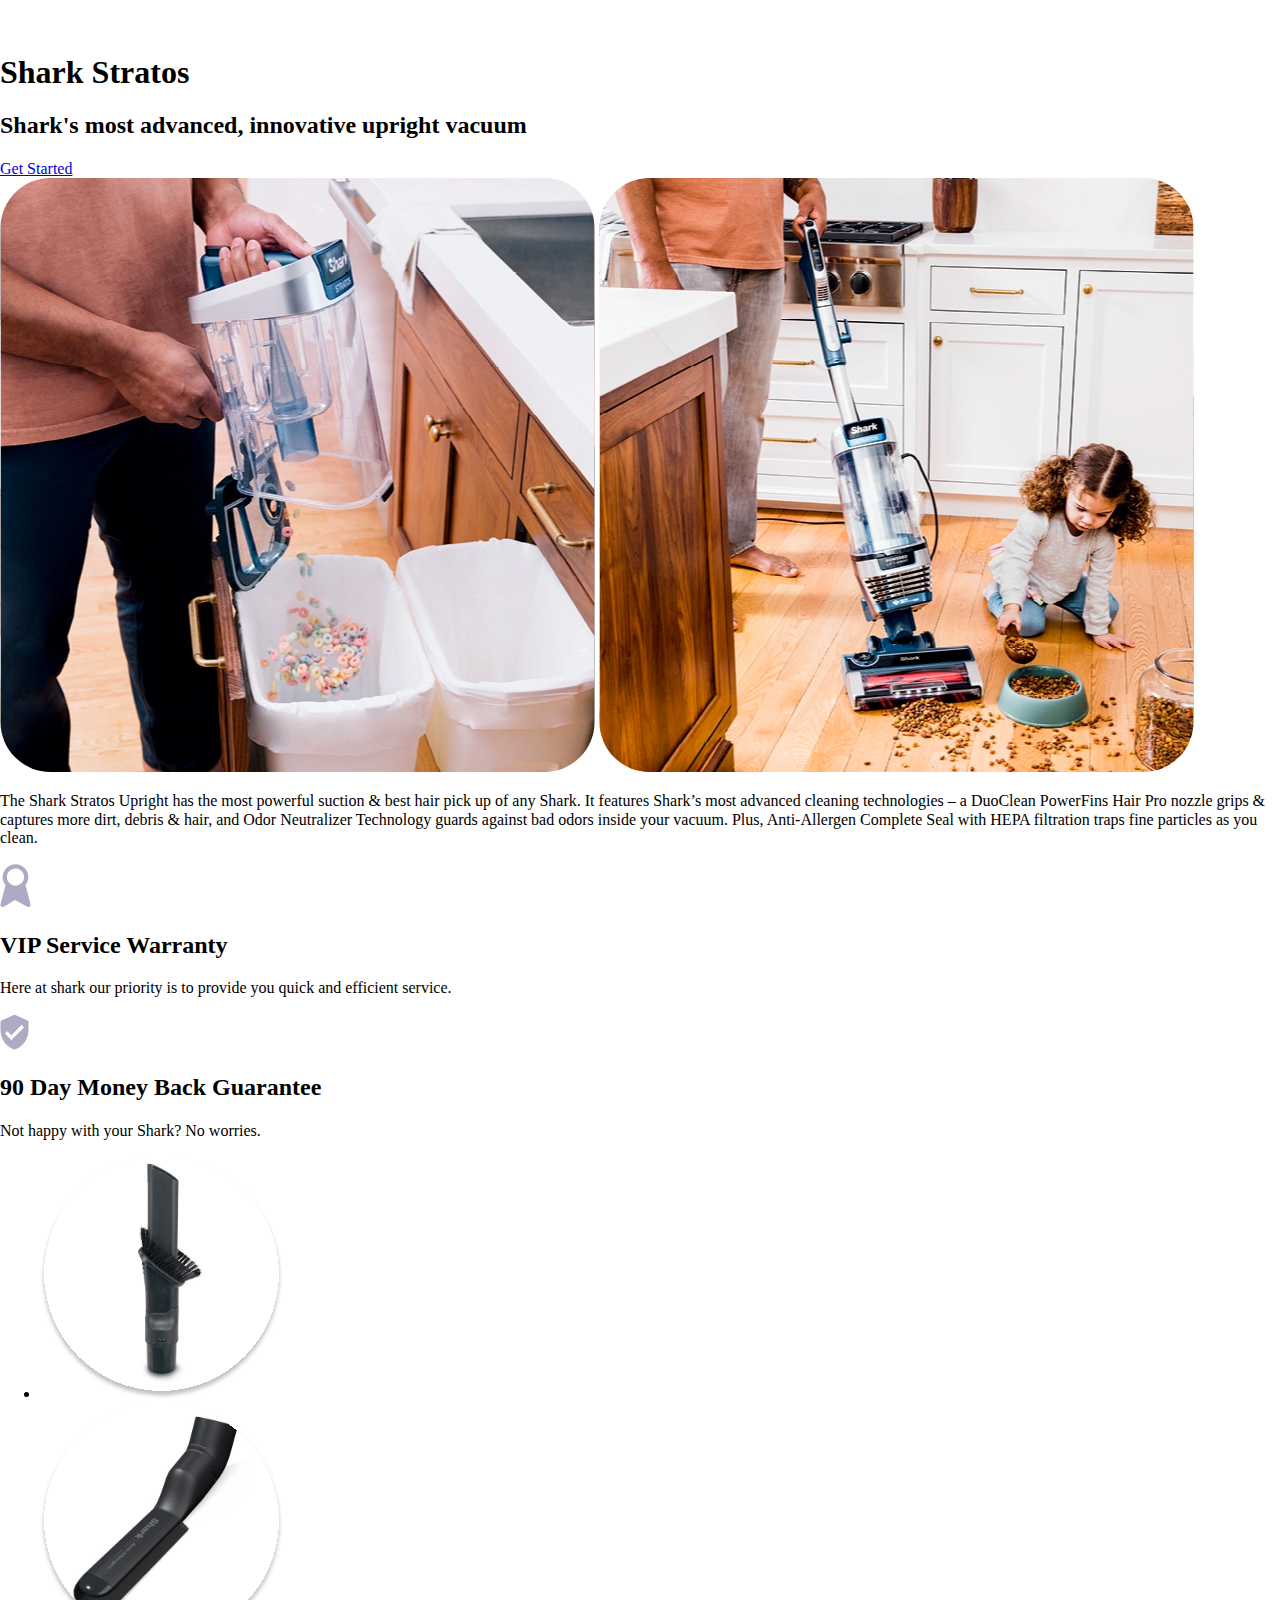
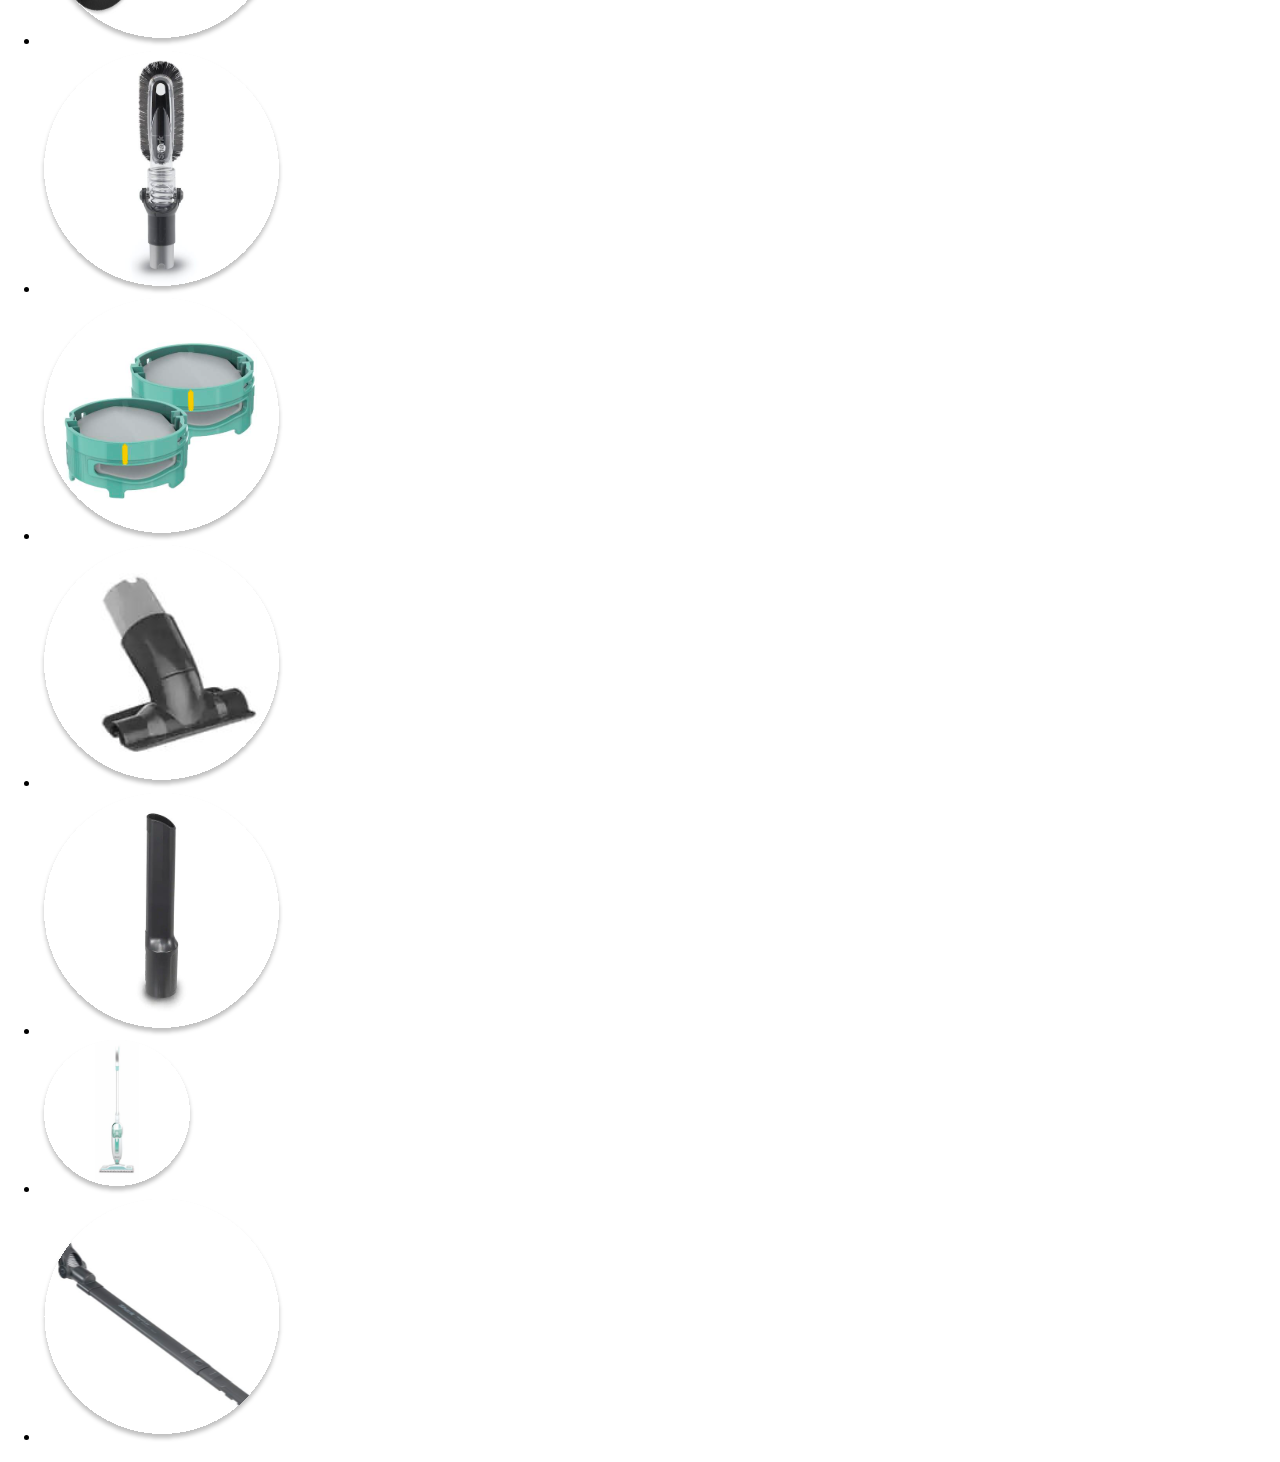
==== deploy/index.html @ 309b5f83 "finalpt1" ====
<!doctype html>
<html lang="en">

  <head>
    <meta charset="UTF-8">
    <meta name="viewport" content="width=device-width, initial-scale=1.0">
    <meta http-equiv="X-UA-Compatible" content="ie=edge">
    <link rel="stylesheet" href="css/styles.css">
    <title>Shark Stratos Homepage</title>
  </head>

  <body>

    <!--Header-->

    <header class="container">

      <div class="content">

        <div>
          <img src="img/logo_.svg" alt="logo"/>
          <h1>Shark Stratos</h1>
        </div>
     </div>
    </header>

    <!--Hero-->

    <section>
      
      <div>
        <h2> Shark's most advanced, innovative upright vacuum</h2>
      </div>
      <a href="#">Get Started</a>

      <div>
        <img src="img/image_3.svg" alt="emptying vac into trash">
        <img src="img/image_2.svg" alt="little girl and vaccuum">
       </div>

      <div>
        <p>
          The Shark Stratos Upright has the most powerful suction & best hair pick up of any Shark. It features Shark’s most advanced cleaning technologies – a DuoClean PowerFins Hair Pro nozzle grips & captures more dirt, debris & hair, and Odor Neutralizer Technology guards against bad odors inside your vacuum. Plus, Anti-Allergen Complete Seal with HEPA filtration traps fine particles as you clean.
        </p>
      </div>


    </section>

    <!--GIF-->

    <section>

      <div>
        <img src="img/VIP.svg" alt="VIP Service Warranty">
        <h2>VIP Service Warranty</h2>
        <p>Here at shark our priority is to provide you quick and efficient service.</p>
      </div>

      <div>
        <img src="img/guarantee.svg" alt="90 day money back guarantee">
        <h2>90 Day Money Back Guarantee</h2>
        <p>Not happy with your Shark? No worries.</p>
      </div>


    </section>

    <!--accessories-->
    <section>

      <div>
        <ul>
          <li>
            <img src="img/image_4.svg" alt="Duster Crevice Tool">
          </li>

          <li>
            <img src="img/image_5.svg" alt="Anti-Allergen Dust Brush">        
          </li>

          <li>
            <img src="img/image_7.svg" alt="Multi Angle Dust Brush">
          </li>

          <li>
            <img src="img/image_6.svg" alt="Odor Cartridge Replacement">
          </li>

          <li>
            <img src="img/image_8.svg" alt="Upholstery Tool">
          </li>

          <li>
            <img src="img/image_9.svg" alt="8in Crevice Tool">
          </li>

          <li>
            <img src="img/img_11.svg" alt="FREE Steam Mop">
          </li>

          <li>
            <img src="img/image_10.svg" alt="FREE Under Appliance Wand">
          </li>
        </ul>
      </div>


    </section>

    <!--Reviews-->

    <section>
      

    </section>

    <script src="js/scripts-min.js"></script>
  </body>
</html>
---- deploy/css/styles.css ----
/* =============
    Mixins
============= */
/* ---------------- Font Sizing ---------------- */
html {
  font-size: 100%;
}

/* ---------------- Media Queries ---------------- */
/* =============
    Variables
============= */
/*! normalize.css v8.0.1 | MIT License | github.com/necolas/normalize.css */
/* Document
   ========================================================================== */
/**
 * 1. Correct the line height in all browsers.
 * 2. Prevent adjustments of font size after orientation changes in iOS.
 */
html {
  line-height: 1.15; /* 1 */
  -webkit-text-size-adjust: 100%; /* 2 */
}

/* Sections
   ========================================================================== */
/**
 * Remove the margin in all browsers.
 */
body {
  margin: 0;
}

/**
 * Render the `main` element consistently in IE.
 */
main {
  display: block;
}

/**
 * Correct the font size and margin on `h1` elements within `section` and
 * `article` contexts in Chrome, Firefox, and Safari.
 */
h1 {
  font-size: 2em;
  margin: 0.67em 0;
}

/* Grouping content
   ========================================================================== */
/**
 * 1. Add the correct box sizing in Firefox.
 * 2. Show the overflow in Edge and IE.
 */
hr {
  box-sizing: content-box; /* 1 */
  height: 0; /* 1 */
  overflow: visible; /* 2 */
}

/**
 * 1. Correct the inheritance and scaling of font size in all browsers.
 * 2. Correct the odd `em` font sizing in all browsers.
 */
pre {
  font-family: monospace, monospace; /* 1 */
  font-size: 1em; /* 2 */
}

/* Text-level semantics
   ========================================================================== */
/**
 * Remove the gray background on active links in IE 10.
 */
a {
  background-color: transparent;
}

/**
 * 1. Remove the bottom border in Chrome 57-
 * 2. Add the correct text decoration in Chrome, Edge, IE, Opera, and Safari.
 */
abbr[title] {
  border-bottom: none; /* 1 */
  text-decoration: underline; /* 2 */
  text-decoration: underline dotted; /* 2 */
}

/**
 * Add the correct font weight in Chrome, Edge, and Safari.
 */
b,
strong {
  font-weight: bolder;
}

/**
 * 1. Correct the inheritance and scaling of font size in all browsers.
 * 2. Correct the odd `em` font sizing in all browsers.
 */
code,
kbd,
samp {
  font-family: monospace, monospace; /* 1 */
  font-size: 1em; /* 2 */
}

/**
 * Add the correct font size in all browsers.
 */
small {
  font-size: 80%;
}

/**
 * Prevent `sub` and `sup` elements from affecting the line height in
 * all browsers.
 */
sub,
sup {
  font-size: 75%;
  line-height: 0;
  position: relative;
  vertical-align: baseline;
}

sub {
  bottom: -0.25em;
}

sup {
  top: -0.5em;
}

/* Embedded content
   ========================================================================== */
/**
 * Remove the border on images inside links in IE 10.
 */
img {
  border-style: none;
}

/* Forms
   ========================================================================== */
/**
 * 1. Change the font styles in all browsers.
 * 2. Remove the margin in Firefox and Safari.
 */
button,
input,
optgroup,
select,
textarea {
  font-family: inherit; /* 1 */
  font-size: 100%; /* 1 */
  line-height: 1.15; /* 1 */
  margin: 0; /* 2 */
}

/**
 * Show the overflow in IE.
 * 1. Show the overflow in Edge.
 */
button,
input { /* 1 */
  overflow: visible;
}

/**
 * Remove the inheritance of text transform in Edge, Firefox, and IE.
 * 1. Remove the inheritance of text transform in Firefox.
 */
button,
select { /* 1 */
  text-transform: none;
}

/**
 * Correct the inability to style clickable types in iOS and Safari.
 */
button,
[type=button],
[type=reset],
[type=submit] {
  -webkit-appearance: button;
}

/**
 * Remove the inner border and padding in Firefox.
 */
button::-moz-focus-inner,
[type=button]::-moz-focus-inner,
[type=reset]::-moz-focus-inner,
[type=submit]::-moz-focus-inner {
  border-style: none;
  padding: 0;
}

/**
 * Restore the focus styles unset by the previous rule.
 */
button:-moz-focusring,
[type=button]:-moz-focusring,
[type=reset]:-moz-focusring,
[type=submit]:-moz-focusring {
  outline: 1px dotted ButtonText;
}

/**
 * Correct the padding in Firefox.
 */
fieldset {
  padding: 0.35em 0.75em 0.625em;
}

/**
 * 1. Correct the text wrapping in Edge and IE.
 * 2. Correct the color inheritance from `fieldset` elements in IE.
 * 3. Remove the padding so developers are not caught out when they zero out
 *    `fieldset` elements in all browsers.
 */
legend {
  box-sizing: border-box; /* 1 */
  color: inherit; /* 2 */
  display: table; /* 1 */
  max-width: 100%; /* 1 */
  padding: 0; /* 3 */
  white-space: normal; /* 1 */
}

/**
 * Add the correct vertical alignment in Chrome, Firefox, and Opera.
 */
progress {
  vertical-align: baseline;
}

/**
 * Remove the default vertical scrollbar in IE 10+.
 */
textarea {
  overflow: auto;
}

/**
 * 1. Add the correct box sizing in IE 10.
 * 2. Remove the padding in IE 10.
 */
[type=checkbox],
[type=radio] {
  box-sizing: border-box; /* 1 */
  padding: 0; /* 2 */
}

/**
 * Correct the cursor style of increment and decrement buttons in Chrome.
 */
[type=number]::-webkit-inner-spin-button,
[type=number]::-webkit-outer-spin-button {
  height: auto;
}

/**
 * 1. Correct the odd appearance in Chrome and Safari.
 * 2. Correct the outline style in Safari.
 */
[type=search] {
  -webkit-appearance: textfield; /* 1 */
  outline-offset: -2px; /* 2 */
}

/**
 * Remove the inner padding in Chrome and Safari on macOS.
 */
[type=search]::-webkit-search-decoration {
  -webkit-appearance: none;
}

/**
 * 1. Correct the inability to style clickable types in iOS and Safari.
 * 2. Change font properties to `inherit` in Safari.
 */
::-webkit-file-upload-button {
  -webkit-appearance: button; /* 1 */
  font: inherit; /* 2 */
}

/* Interactive
   ========================================================================== */
/*
 * Add the correct display in Edge, IE 10+, and Firefox.
 */
details {
  display: block;
}

/*
 * Add the correct display in all browsers.
 */
summary {
  display: list-item;
}

/* Misc
   ========================================================================== */
/**
 * Add the correct display in IE 10+.
 */
template {
  display: none;
}

/**
 * Add the correct display in IE 10.
 */
[hidden] {
  display: none;
}

/* =============
    Base
============= */
/* =============
    Typography
============= */
/* =============
    Buttons
============= */
/* =============
    Forms
============= */
[type=text], [type=password], [type=date], [type=datetime], [type=datetime-local], [type=month], [type=week], [type=email], [type=number], [type=search], [type=tel], [type=time], [type=url], [type=color], textarea {
  box-shadow: none;
}

[type=text]:focus, [type=password]:focus, [type=date]:focus, [type=datetime]:focus, [type=datetime-local]:focus, [type=month]:focus, [type=week]:focus, [type=email]:focus, [type=number]:focus, [type=search]:focus, [type=tel]:focus, [type=time]:focus, [type=url]:focus, [type=color]:focus, textarea:focus {
  box-shadow: none;
}

input[type=text],
input[type=email],
input[type=password],
textarea {
  -webkit-appearance: none;
}

/* =============
    Navigation
============= */
/* =============
    Header
============= */
/* =============
    Footer
============= */
/* =============
    Hero
============= */
/* =============
    accessories
============= */
/* =============
   FAQ's
============= */
/* =============
   GIF
============= */
/* =============
    Pricing
============= */
/* =============
    Reviews
============= */
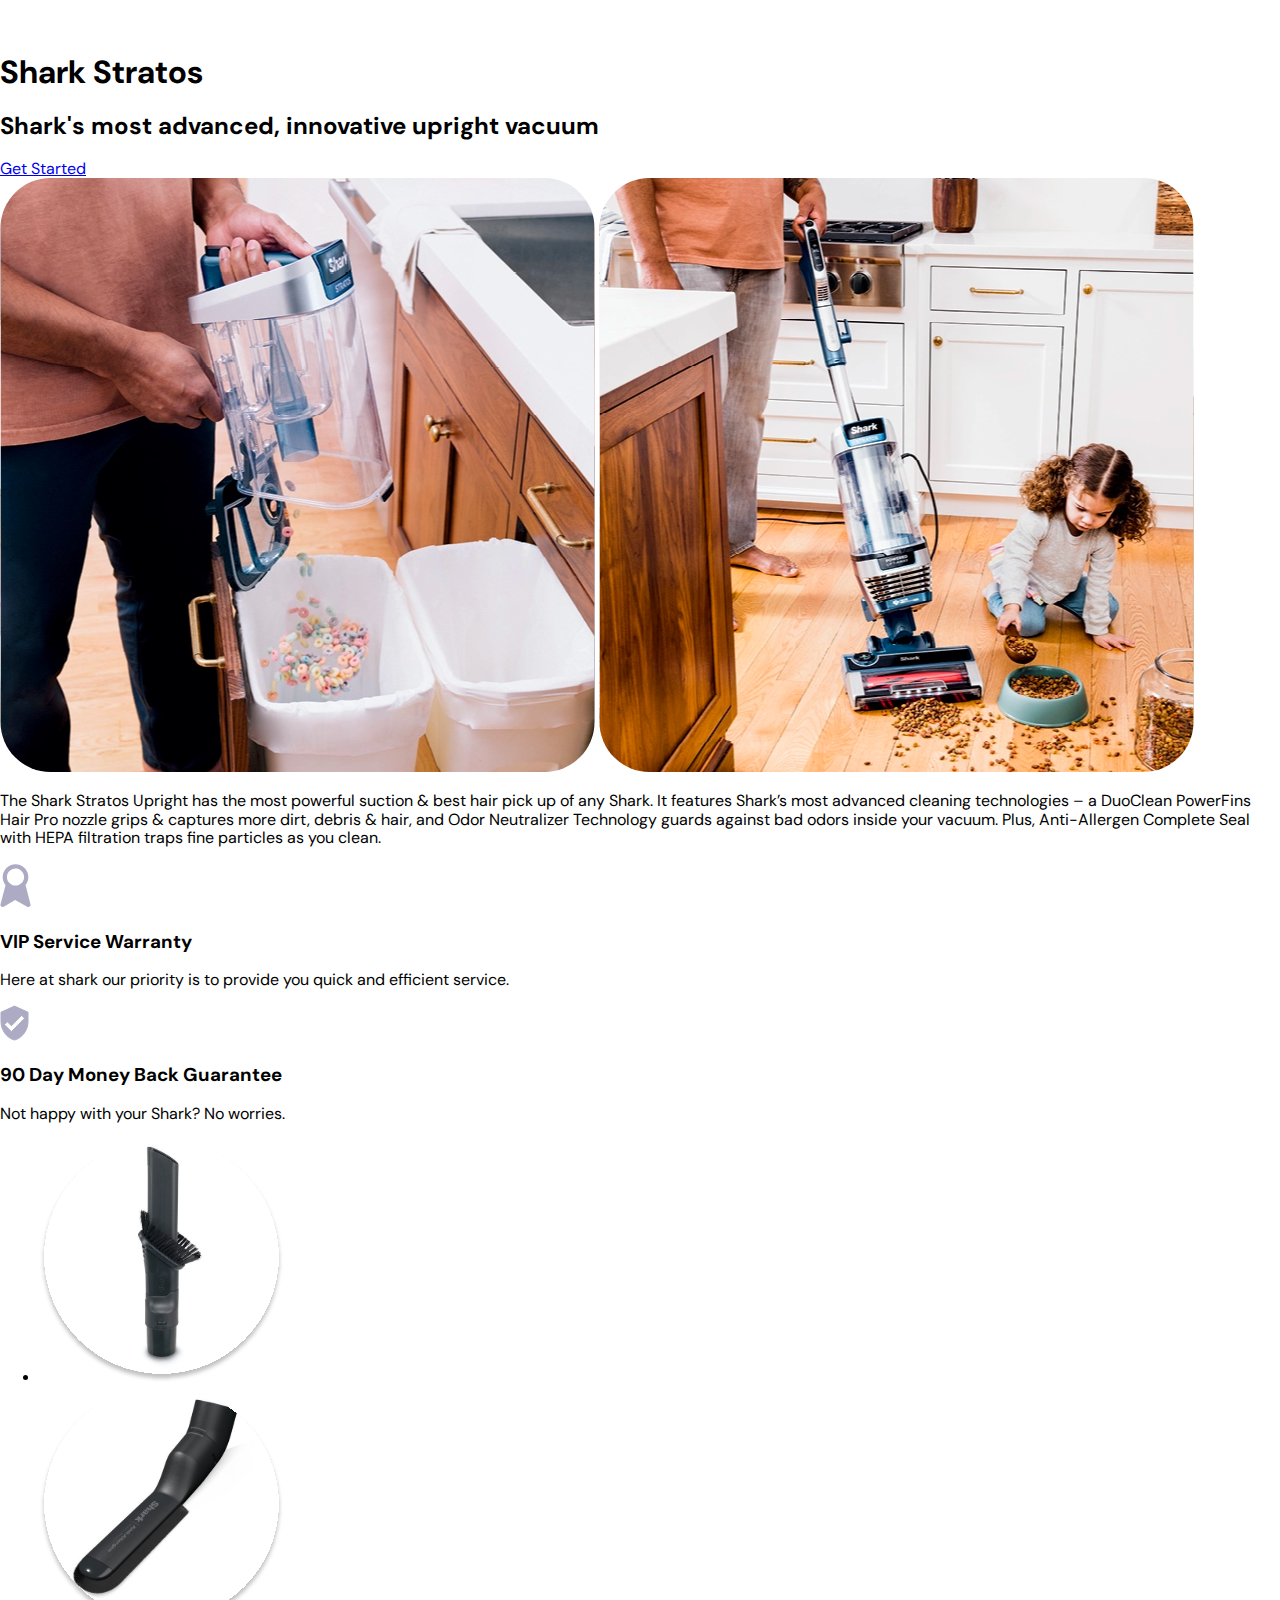
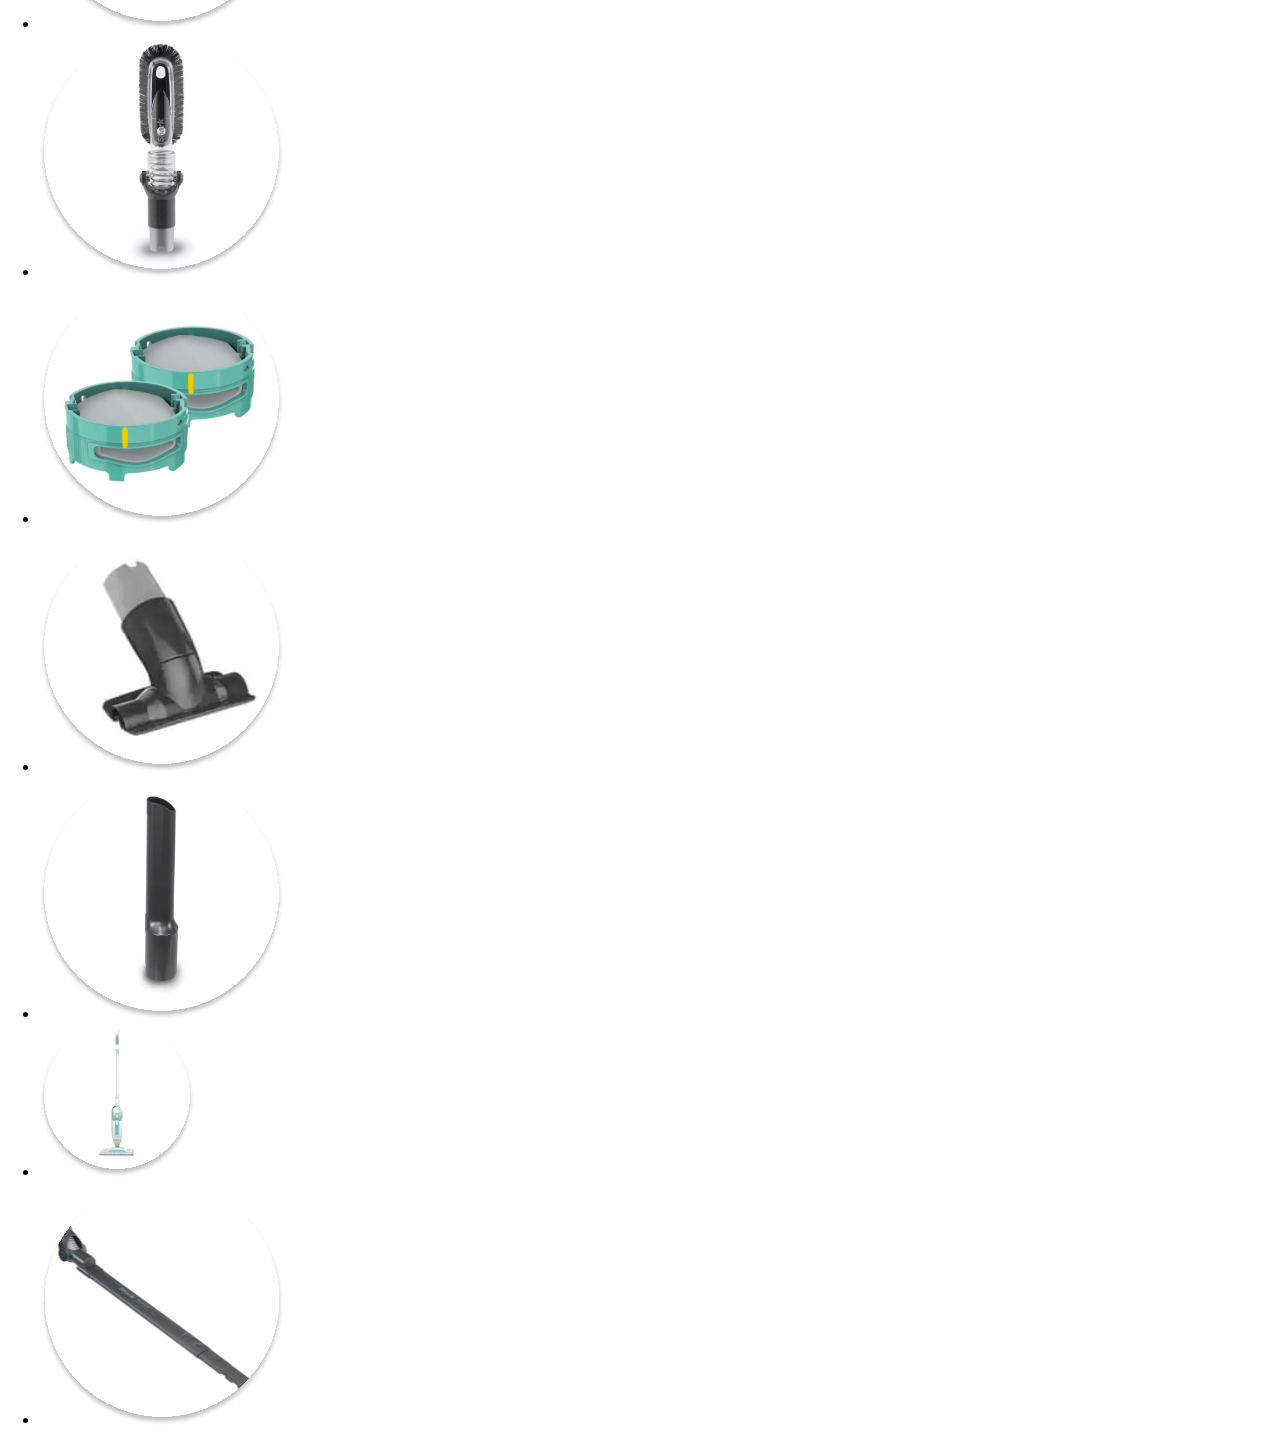
==== commit a209ab13: "final pt.1" ====
--- a/deploy/index.html
+++ b/deploy/index.html
@@ -5,6 +5,9 @@
     <meta charset="UTF-8">
     <meta name="viewport" content="width=device-width, initial-scale=1.0">
     <meta http-equiv="X-UA-Compatible" content="ie=edge">
+    <link rel="preconnect" href="https://fonts.googleapis.com">
+    <link rel="preconnect" href="https://fonts.gstatic.com" crossorigin>
+    <link href="https://fonts.googleapis.com/css2?family=DM+Sans:wght@400;700&display=swap" rel="stylesheet">
     <link rel="stylesheet" href="css/styles.css">
     <title>Shark Stratos Homepage</title>
   </head>
@@ -53,13 +56,13 @@
 
       <div>
         <img src="img/VIP.svg" alt="VIP Service Warranty">
-        <h2>VIP Service Warranty</h2>
+        <h3>VIP Service Warranty</h3>
         <p>Here at shark our priority is to provide you quick and efficient service.</p>
       </div>
 
       <div>
         <img src="img/guarantee.svg" alt="90 day money back guarantee">
-        <h2>90 Day Money Back Guarantee</h2>
+        <h3>90 Day Money Back Guarantee</h3>
         <p>Not happy with your Shark? No worries.</p>
       </div>
 
@@ -111,7 +114,7 @@
     <!--Reviews-->
 
     <section>
-      
+
 
     </section>
 
--- a/deploy/css/styles.css
+++ b/deploy/css/styles.css
@@ -325,6 +325,10 @@
 /* =============
     Typography
 ============= */
+body {
+  font-family: "DM Sans", sans-serif;
+}
+
 /* =============
     Buttons
 ============= */
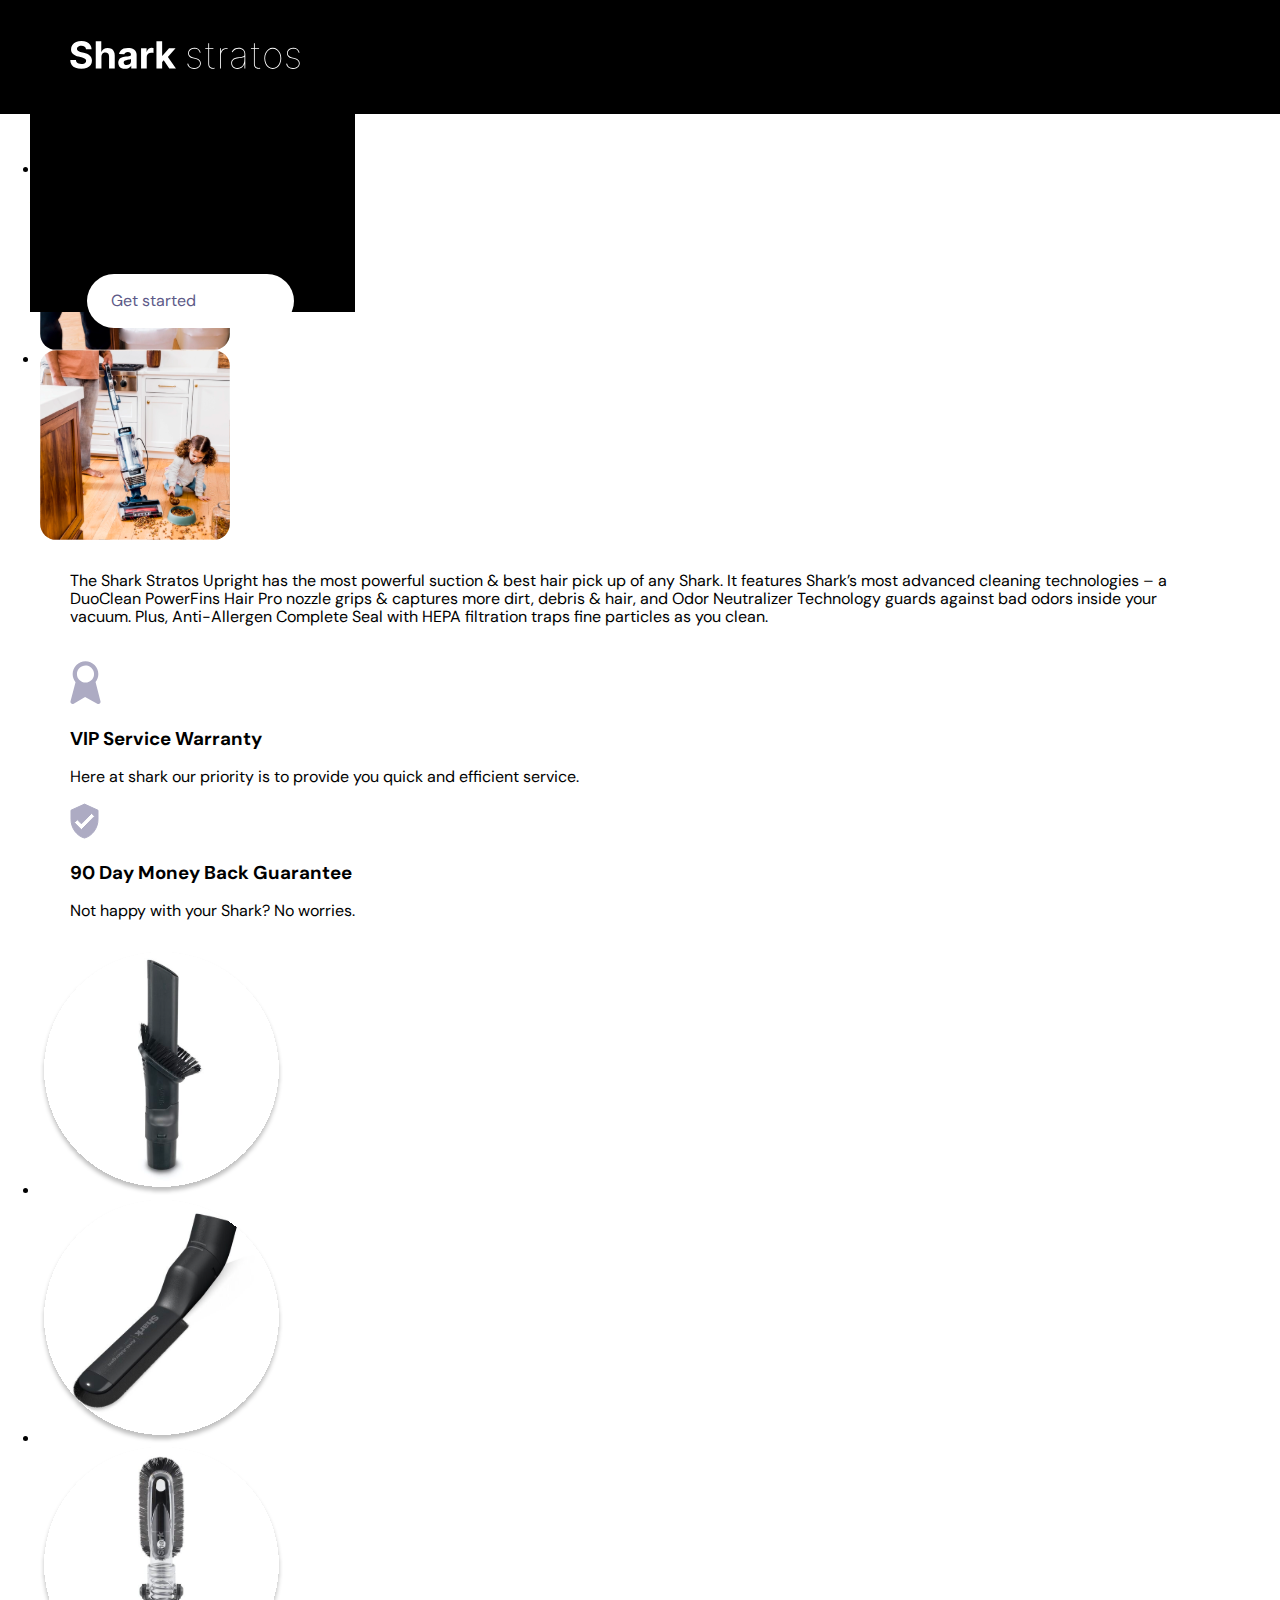
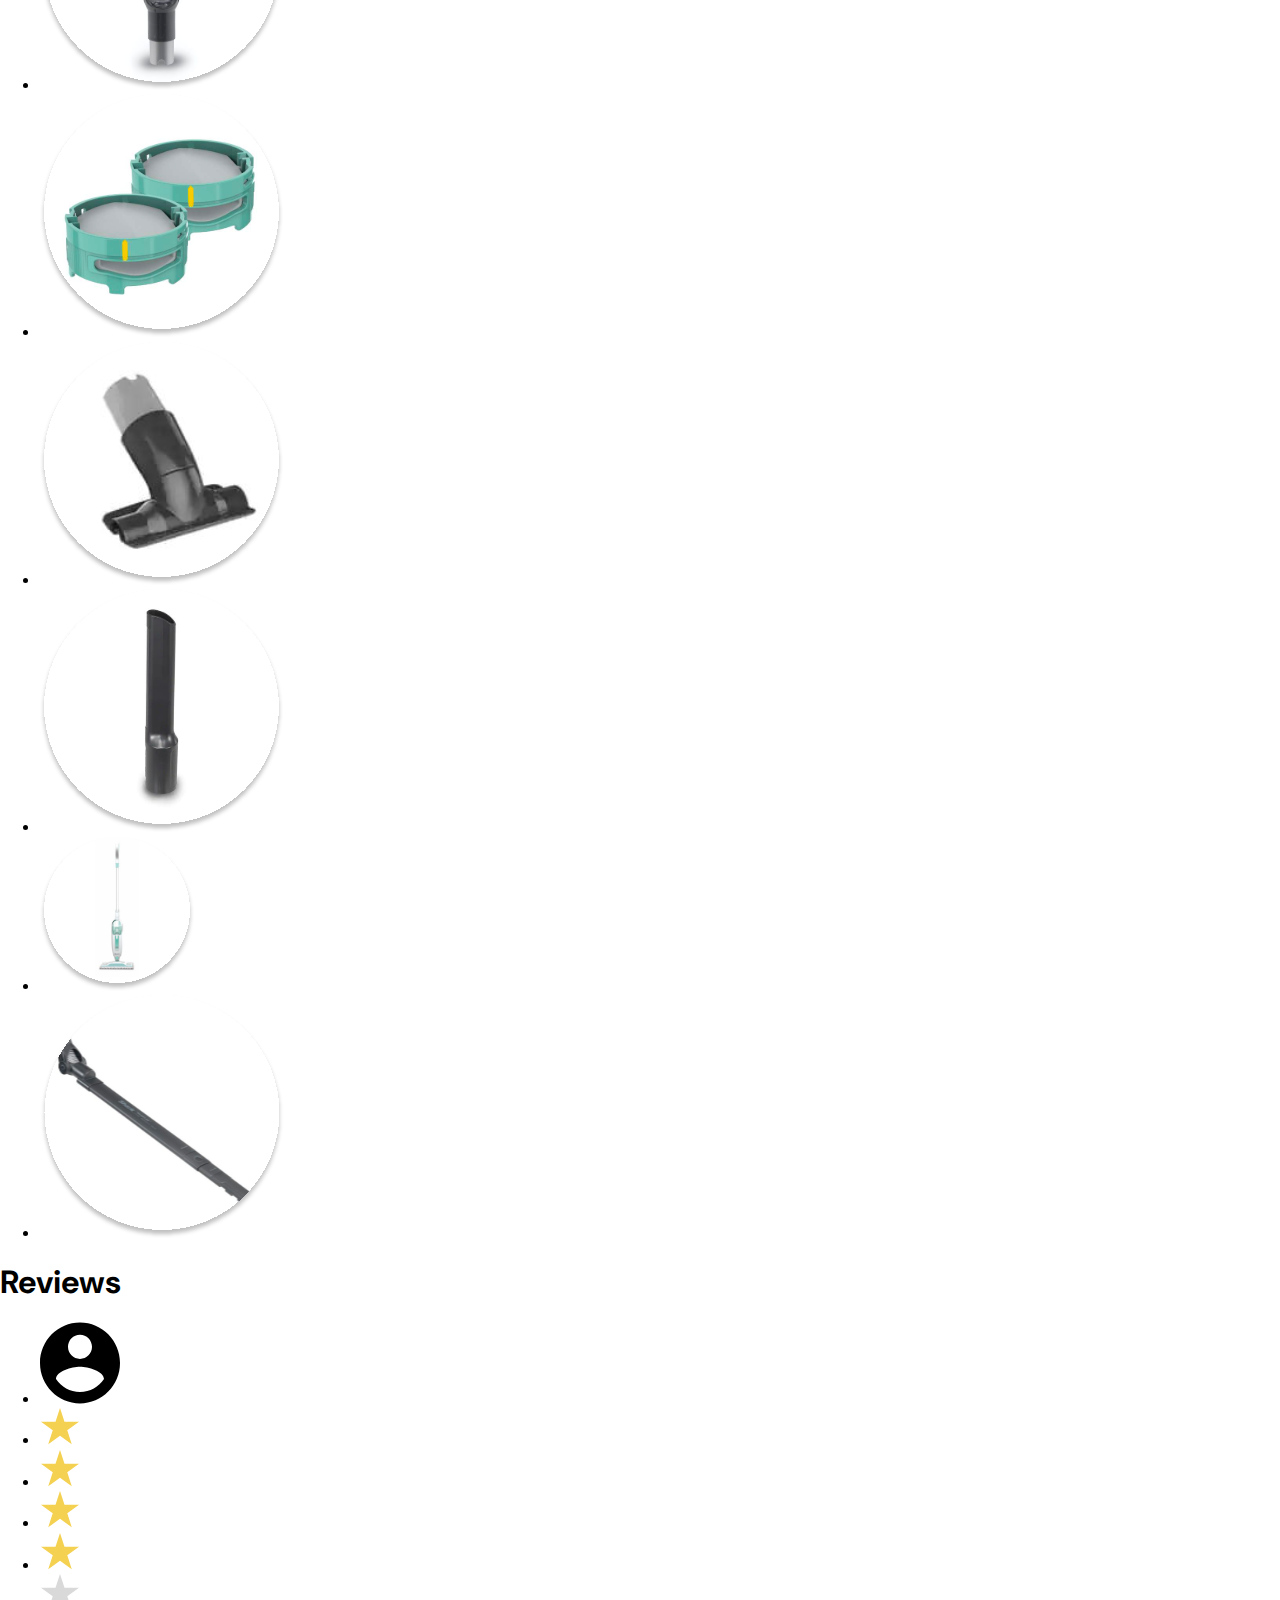
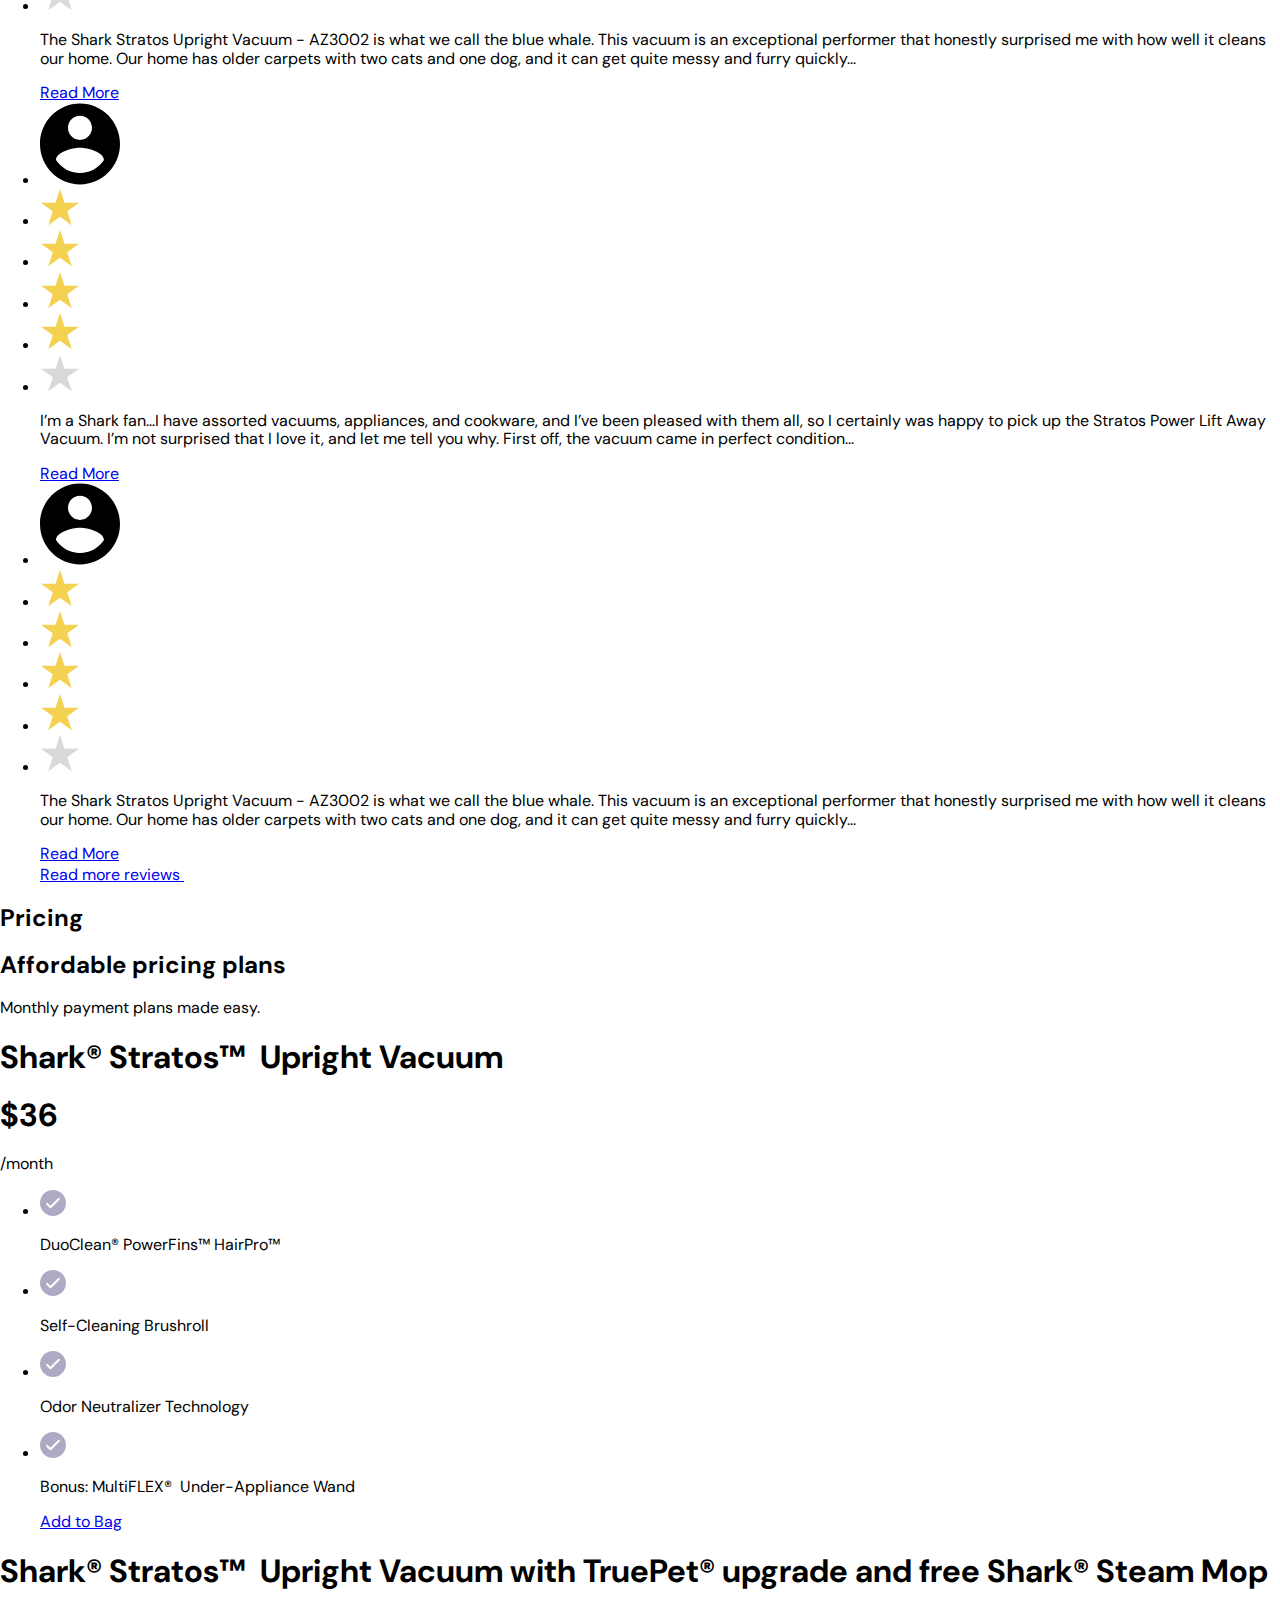
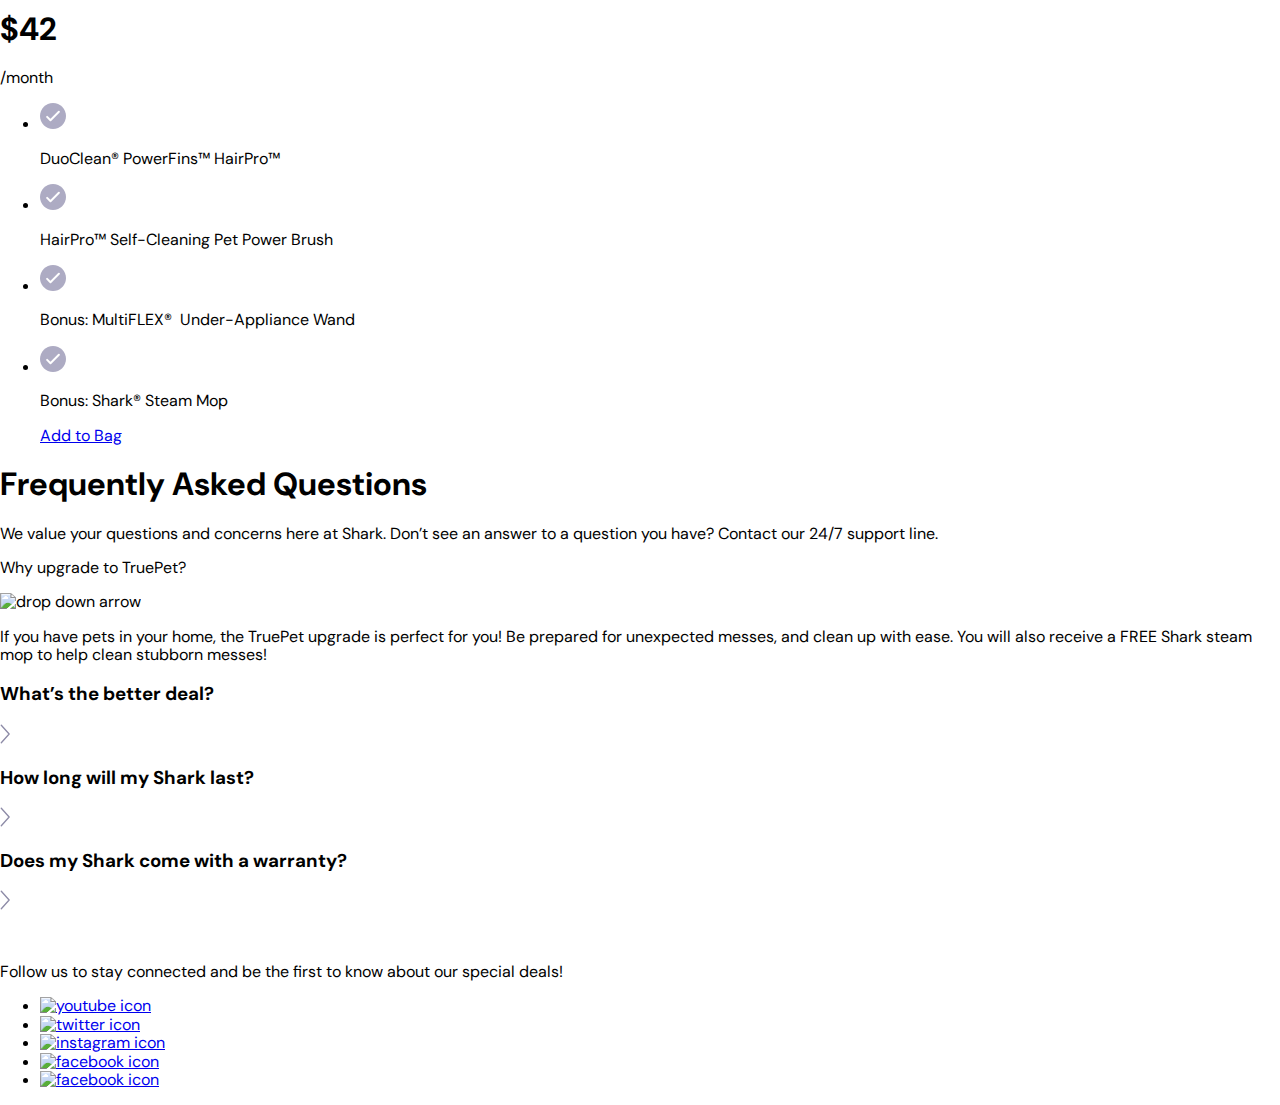
==== commit 287e730e: "pt. 2" ====
--- a/deploy/index.html
+++ b/deploy/index.html
@@ -22,48 +22,74 @@
 
         <div>
           <img src="img/logo_.svg" alt="logo"/>
-          <h1>Shark Stratos</h1>
+          
         </div>
      </div>
     </header>
 
     <!--Hero-->
 
+    <section class="container hero">
+
+      <div class="hero-content Frame-94"></div>
+          
+        <p>Shark's most advanced, innovative upright vacuum</p>
+          <div class="Get-Started-Button">
+            <span class="Button-Text">
+              Get started
+            </span>
+          </div>
+                
+      </div>
+       
+      
+   
+    </section>
+
+      <!--hero photos-->
+
+    <section class="hero-photos content-spacing">
+
+      <ul>
+       
+        <li class="image-2">
+          <img class="large-images" src="img/image_3.svg" alt="emptying vac into trash">
+        </li>
+
+        <li class="image-1">
+          <img class="large-images" src="img/image_2.svg" alt="little girl and vaccuum">
+        </li>
+      
+      </ul>
+    
+      <div class="container">
+        <div class="content">
+          <p>
+            The Shark Stratos Upright has the most powerful suction & best hair pick up of any Shark. It features Shark’s most advanced cleaning technologies – a DuoClean PowerFins Hair Pro nozzle grips & captures more dirt, debris & hair, and Odor Neutralizer Technology guards against bad odors inside your vacuum. Plus, Anti-Allergen Complete Seal with HEPA filtration traps fine particles as you clean.
+          </p>
+        </div>
+      </div>
+    </section>
+
+
+    <!--GIF-->
+
     <section>
-      
-      <div>
-        <h2> Shark's most advanced, innovative upright vacuum</h2>
-      </div>
-      <a href="#">Get Started</a>
-
-      <div>
-        <img src="img/image_3.svg" alt="emptying vac into trash">
-        <img src="img/image_2.svg" alt="little girl and vaccuum">
-       </div>
-
-      <div>
-        <p>
-          The Shark Stratos Upright has the most powerful suction & best hair pick up of any Shark. It features Shark’s most advanced cleaning technologies – a DuoClean PowerFins Hair Pro nozzle grips & captures more dirt, debris & hair, and Odor Neutralizer Technology guards against bad odors inside your vacuum. Plus, Anti-Allergen Complete Seal with HEPA filtration traps fine particles as you clean.
-        </p>
-      </div>
-
-
-    </section>
-
-    <!--GIF-->
-
-    <section>
-
-      <div>
-        <img src="img/VIP.svg" alt="VIP Service Warranty">
-        <h3>VIP Service Warranty</h3>
-        <p>Here at shark our priority is to provide you quick and efficient service.</p>
-      </div>
-
-      <div>
-        <img src="img/guarantee.svg" alt="90 day money back guarantee">
-        <h3>90 Day Money Back Guarantee</h3>
-        <p>Not happy with your Shark? No worries.</p>
+
+      <div class="container">
+        <div class="content">
+          <img src="img/VIP.svg" alt="VIP Service Warranty">
+          <h3>VIP Service Warranty</h3>
+          <p>Here at shark our priority is to provide you quick and efficient service.</p>
+        </div>
+      </div>
+
+      <div class="container">
+        <div class="content">
+          <img src="img/guarantee.svg" alt="90 day money back guarantee">
+          <h3>90 Day Money Back Guarantee</h3>
+          <p>Not happy with your Shark? No worries.</p>
+        </div>
       </div>
 
 
@@ -114,9 +140,314 @@
     <!--Reviews-->
 
     <section>
-
-
-    </section>
+      <div>
+        <H1>Reviews</H1>
+        
+      </div>
+
+
+      <section>
+        <div>
+
+          <div>
+
+
+            <ul>
+              <li>
+                <img src="img/Vector.svg" alt="profile pic">
+                <li>
+                  <img src="img/Star.svg" alt="yellow star">
+                </li>
+
+                <li>
+                  <img src="img/Star.svg" alt="yellow star">
+                </li>
+
+                <li>
+                  <img src="img/Star.svg" alt="yellow star">
+                </li>
+
+                <li>
+                  <img src="img/Star.svg" alt="yellow star">
+                </li>
+
+                <li>
+                  <img src="img/gray_star.svg" alt="gray star">
+                </li>
+
+                <div>
+                  <P>The Shark Stratos Upright Vacuum - AZ3002 is what we call the blue whale. 
+                    This vacuum is an exceptional performer that honestly surprised me with how well 
+                    it cleans our home. Our home has older carpets with two cats and one dog, and it 
+                    can get quite messy and furry quickly...
+                  </P>
+                  <a href="#">Read More</a>
+                </div>
+              </li>
+
+              <li>
+                <img src="img/Vector.svg" alt="profile pic">
+                <li>
+                  <img src="img/Star.svg" alt="yellow star">
+                </li>
+
+                <li>
+                  <img src="img/Star.svg" alt="yellow star">
+                </li>
+
+                <li>
+                  <img src="img/Star.svg" alt="yellow star">
+                </li>
+
+                <li>
+                  <img src="img/Star.svg" alt="yellow star">
+                </li>
+
+                <li>
+                  <img src="img/gray_star.svg" alt="gray star">
+                </li>
+
+                <div>
+                  <P>I’m a Shark fan…I have assorted vacuums, appliances, and cookware, and I’ve been pleased 
+                   with them all, so I certainly was happy to pick up the Stratos Power Lift Away Vacuum. I’m not surprised
+                   that I love it, and let me tell you why. First off, the vacuum came in perfect condition...
+                  </P>
+                  <a href="#">Read More</a>
+                </div>
+              </li>
+
+              <li>
+                <img src="img/Vector.svg" alt="profile pic">
+                <li>
+                  <img src="img/Star.svg" alt="yellow star">
+                </li>
+
+                <li>
+                  <img src="img/Star.svg" alt="yellow star">
+                </li>
+
+                <li>
+                  <img src="img/Star.svg" alt="yellow star">
+                </li>
+
+                <li>
+                  <img src="img/Star.svg" alt="yellow star">
+                </li>
+
+                <li>
+                  <img src="img/gray_star.svg" alt="gray star">
+                </li>
+
+                <div>
+                  <P>The Shark Stratos Upright Vacuum - AZ3002 is what we call the blue whale. This vacuum is an 
+                    exceptional performer that honestly surprised me with how well it cleans our home. Our home has 
+                    older carpets with two cats and one dog, and it can get quite messy and furry quickly...
+                  </P>
+                  <a href="#">Read More</a>
+                </div>
+
+                <div>
+                  <a href="#">Read more reviews <img src= "img/Arrow_Right.svg"></a>
+                </div>
+
+              </li>
+
+              
+            </ul>
+
+          </div>
+        </div>
+      </section>
+    </section>
+
+    <!--Pricing-->
+    <section>
+      <div>
+        <h2>
+          Pricing
+        </h2>
+        <h2>
+          Affordable pricing plans
+        </h2>
+        <P>
+          Monthly payment plans made easy.
+        </P>
+      </div>
+
+      <div>
+        <div class="content">
+          <h1>
+            Shark® Stratos™  +Upright Vacuum
+          </h1>
+          <h1>
+            $36
+          </h1>
+          <p>
+            /month
+          </p>
+          <ul>
+            <li>
+              <img src="img/purple_check.svg" alt="purple check mark">
+              <p>DuoClean® PowerFins™ HairPro™</p>
+            </li>
+
+            <li>
+              <img src="img/purple_check.svg" alt="purple check mark">
+              <p>Self-Cleaning Brushroll</p>
+            </li>
+
+            <li>
+              <img src="img/purple_check.svg" alt="purple check mark">
+              <p>Odor Neutralizer Technology</p>
+            </li>
+
+            <li>
+              <img src="img/purple_check.svg" alt="purple check mark">
+              <p>Bonus: MultiFLEX®  +Under-Appliance Wand</p>
+            </li>
+
+            <div>
+              <a href="#">Add to Bag</a>
+            </div>  
+          </ul>
+        </div>
+      </div>
+
+      <div>
+        <div">
+          <h1>
+            Shark® Stratos™  +Upright Vacuum with TruePet® +upgrade and free Shark® Steam Mop
+          </h1>
+          <h1>
+            $42
+          </h1>
+          <p>
+            /month
+          </p>
+          <ul>
+            <li>
+              <img src="img/purple_check.svg" alt="purple check mark">
+              <p>DuoClean® PowerFins™ HairPro™</p>
+            </li>
+
+            <li>
+              <img src="img/purple_check.svg" alt="purple check mark">
+              <p>HairPro™ Self-Cleaning +Pet Power Brush</p>
+            </li>
+
+            <li>
+              <img src="img/purple_check.svg" alt="purple check mark">
+              <p>Bonus: MultiFLEX®  +Under-Appliance Wand</p>
+            </li>
+
+            <li>
+              <img src="img/purple_check.svg" alt="purple check mark">
+              <p>Bonus: Shark® Steam Mop</p>
+            </li>
+
+            <div>
+              <a href="#">Add to Bag</a>
+            </div>  
+          </ul>
+        </div>
+      </div>
+
+    </section>
+
+    <!--FAQ's-->
+
+    <section>
+      <div>
+        <H1>
+          Frequently Asked Questions
+        </H1>
+
+        <p>
+          We value your questions and concerns here at Shark. Don’t see an
+          answer to a question you have? Contact our 24/7 support line.
+        </p>
+      </div>
+
+      <div>
+        <p>
+          Why upgrade to TruePet?
+        </p>
+        <img src="img/arrow_down" alt=" drop down arrow">
+        <p>
+          If you have pets in your home, the TruePet upgrade is perfect for you! 
+          Be prepared for unexpected messes, and clean up with ease. You will also 
+          receive a FREE Shark steam mop to help clean stubborn messes!
+        </p>
+      </div>
+
+      <div>
+        <h3>
+          What’s the better deal?
+        </h3>
+        <img src="img/Chevron_Right.svg" alt=" right chevron arrow">
+      </div>
+
+      <div>
+        <h3>
+          How long will my Shark last?
+        </h3>
+        <img src="img/Chevron_Right.svg" alt=" right chevron arrow">
+      </div>
+
+      <div>
+        <h3>
+          Does my Shark come with a warranty?
+        </h3>
+        <img src="img/Chevron_Right.svg" alt=" right chevron arrow">
+      </div>
+    </section>
+
+    <!--Footer-->
+
+    <footer class="content">
+      <div>
+        <img src="img/logo_.svg" alt="logo"/>
+
+        <p>
+          Follow us to stay connected and be the first to know about our special deals!
+        </p>
+
+      </div>
+
+      <div>
+        <ul>
+          <li>
+            <a href="#"><img src= "img/facebook.svg" alt="youtube icon">
+            </a>
+          </li>
+          <li>
+            <a href="#"><img src="img/twitter.svg" alt="twitter icon">
+           </a>
+          </li>
+          <li>
+            <a href="#"><img src="img/instagram.svg" alt= "instagram icon">
+            </a>
+          </li>
+          <li>
+            <a href="#"><img src="img/linkedin.svg" alt="facebook icon">
+            </a>
+          </li>
+          <li>
+            <a href="#"><img src="img/youtube.svg" alt="facebook icon">
+            </a>
+          </li>
+        </ul>
+      </div>
+
+    </footer>
+
+ 
 
     <script src="js/scripts-min.js"></script>
   </body>
--- a/deploy/css/styles.css
+++ b/deploy/css/styles.css
@@ -322,6 +322,40 @@
 /* =============
     Base
 ============= */
+.container {
+  display: grid;
+  grid-template-columns: 30px auto 30px;
+  grid-template-areas: ". content .";
+}
+@media (min-width: 1200px) {
+  .container {
+    grid-template-columns: auto 1140px auto;
+  }
+}
+@media (min-width: 1400px) {
+  .container {
+    grid-template-columns: auto 1320px auto;
+  }
+}
+.container .content {
+  grid-area: content;
+}
+
+.content {
+  grid-area: content;
+}
+
+.large-images {
+  width: 190px;
+  height: 190px;
+  display: block;
+}
+
+.content-spacing {
+  padding-top: 30px;
+  padding-bottom: 18px;
+}
+
 /* =============
     Typography
 ============= */
@@ -356,12 +390,119 @@
 /* =============
     Header
 ============= */
+header .content {
+  display: grid;
+  grid-template-columns: 1fr 1fr;
+  padding: 15px 0px;
+}
+
+header {
+  background-color: #000;
+  color: white;
+}
+header .content div {
+  margin: 20px 0 20px 0px;
+}
+@media (min-width: 768px) {
+  header .content div {
+    margin: 25px 0 25px 0px;
+  }
+}
+header .content img {
+  width: 125px;
+  padding-right: 0.5ren;
+}
+@media (min-width: 992px) {
+  header .content img {
+    width: 230px;
+    padding-right: 1ren;
+  }
+}
+header .content h1 {
+  display: none;
+  color: #000;
+}
+@media (min-width: 768px) {
+  header .content h1 {
+    display: inline-block;
+    font-size: 24px;
+  }
+}
+@media (min-width: 992px) {
+  header .content h1 {
+    font-size: 36px;
+  }
+}
+
 /* =============
     Footer
 ============= */
 /* =============
     Hero
 ============= */
+.hero {
+  background-color: rgba(0, 0, 0, 0);
+  display: flex;
+  flex-direction: column;
+  align-items: center;
+  padding: 31px 5px 0px 0px;
+  gap: 43px;
+  left: 30px;
+  position: absolute;
+  width: 320px;
+  height: 193px;
+  background: black;
+  top: 88px;
+}
+.hero .hero-content .Frame-94 {
+  width: 262px;
+  height: 137px;
+  flex-grow: 0;
+  display: flex;
+  flex-direction: column;
+  justify-content: flex-start;
+  align-items: center;
+  gap: 43px;
+  padding: 0;
+}
+.hero .hero-content .Frame-94 p {
+  width: 262px;
+  height: 40px;
+  flex-grow: 0;
+  font-size: 20px;
+  font-weight: bold;
+  font-stretch: normal;
+  font-style: normal;
+  line-height: 1;
+  text-align: center;
+  color: #fff;
+}
+.hero .Get-Started-Button {
+  width: 159px;
+  height: 54px;
+  flex-grow: 0;
+  display: flex;
+  flex-direction: row;
+  justify-content: flex-start;
+  align-items: center;
+  gap: 8px;
+  padding: 18px 24px;
+  border-radius: 30px;
+  background-color: #fff;
+}
+.hero .Button-Text {
+  width: 85px;
+  height: 18px;
+  flex-grow: 0;
+  font-size: 16px;
+  font-weight: normal;
+  font-stretch: normal;
+  font-style: normal;
+  line-height: 1.13;
+  text-align: center;
+  color: #5d5a88;
+}
+
 /* =============
     accessories
 ============= */
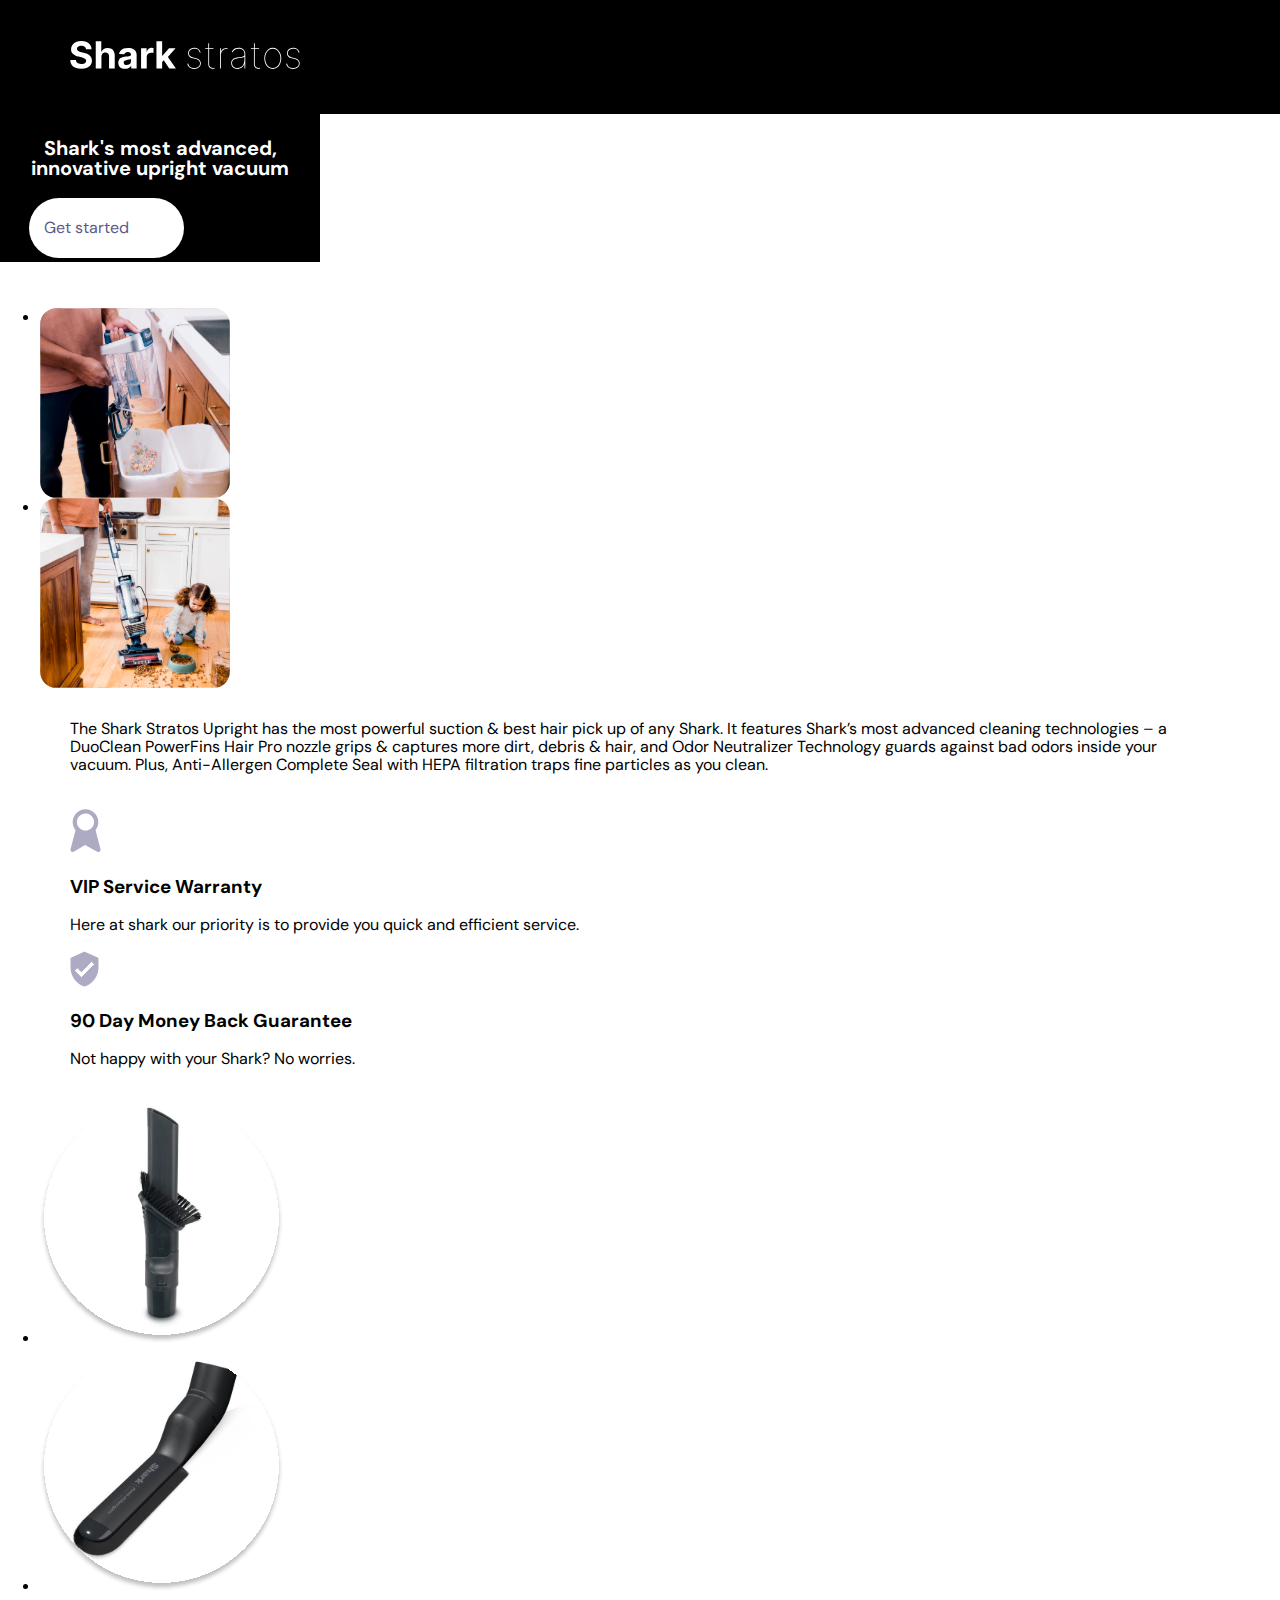
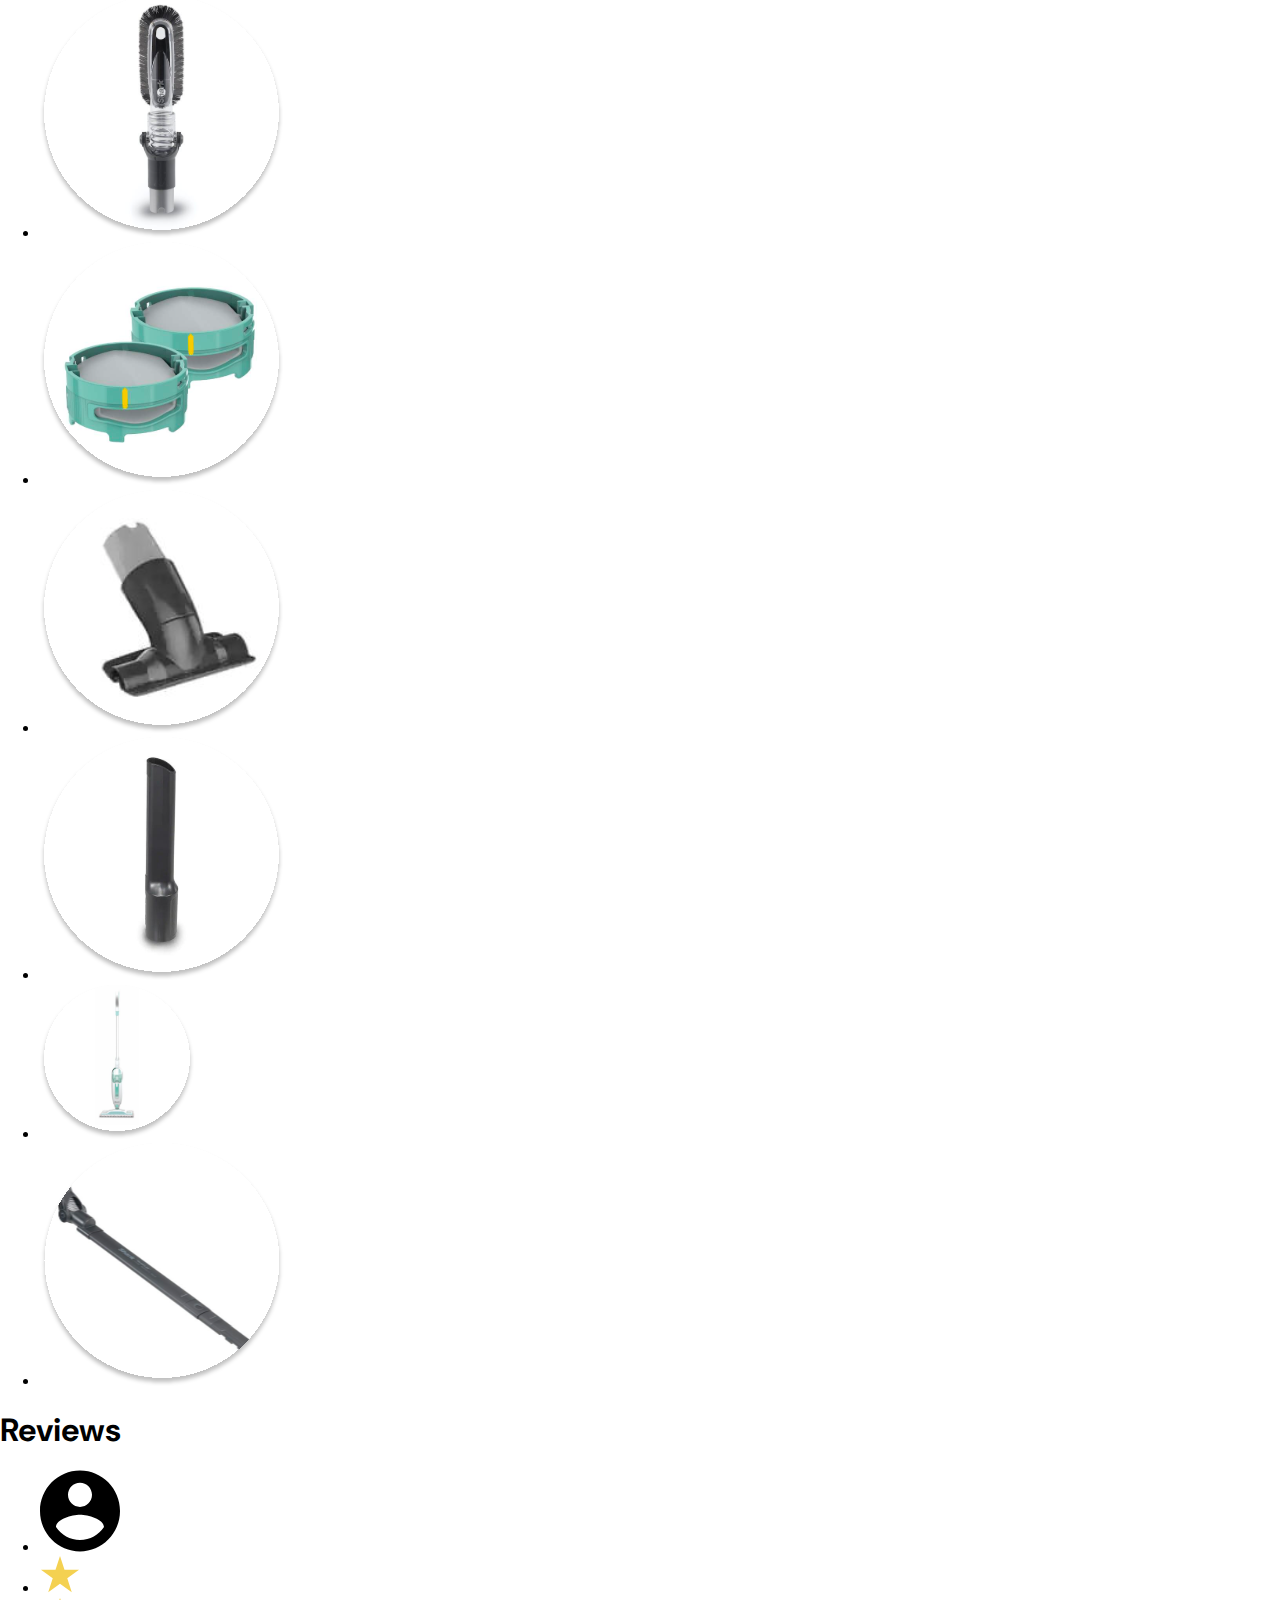
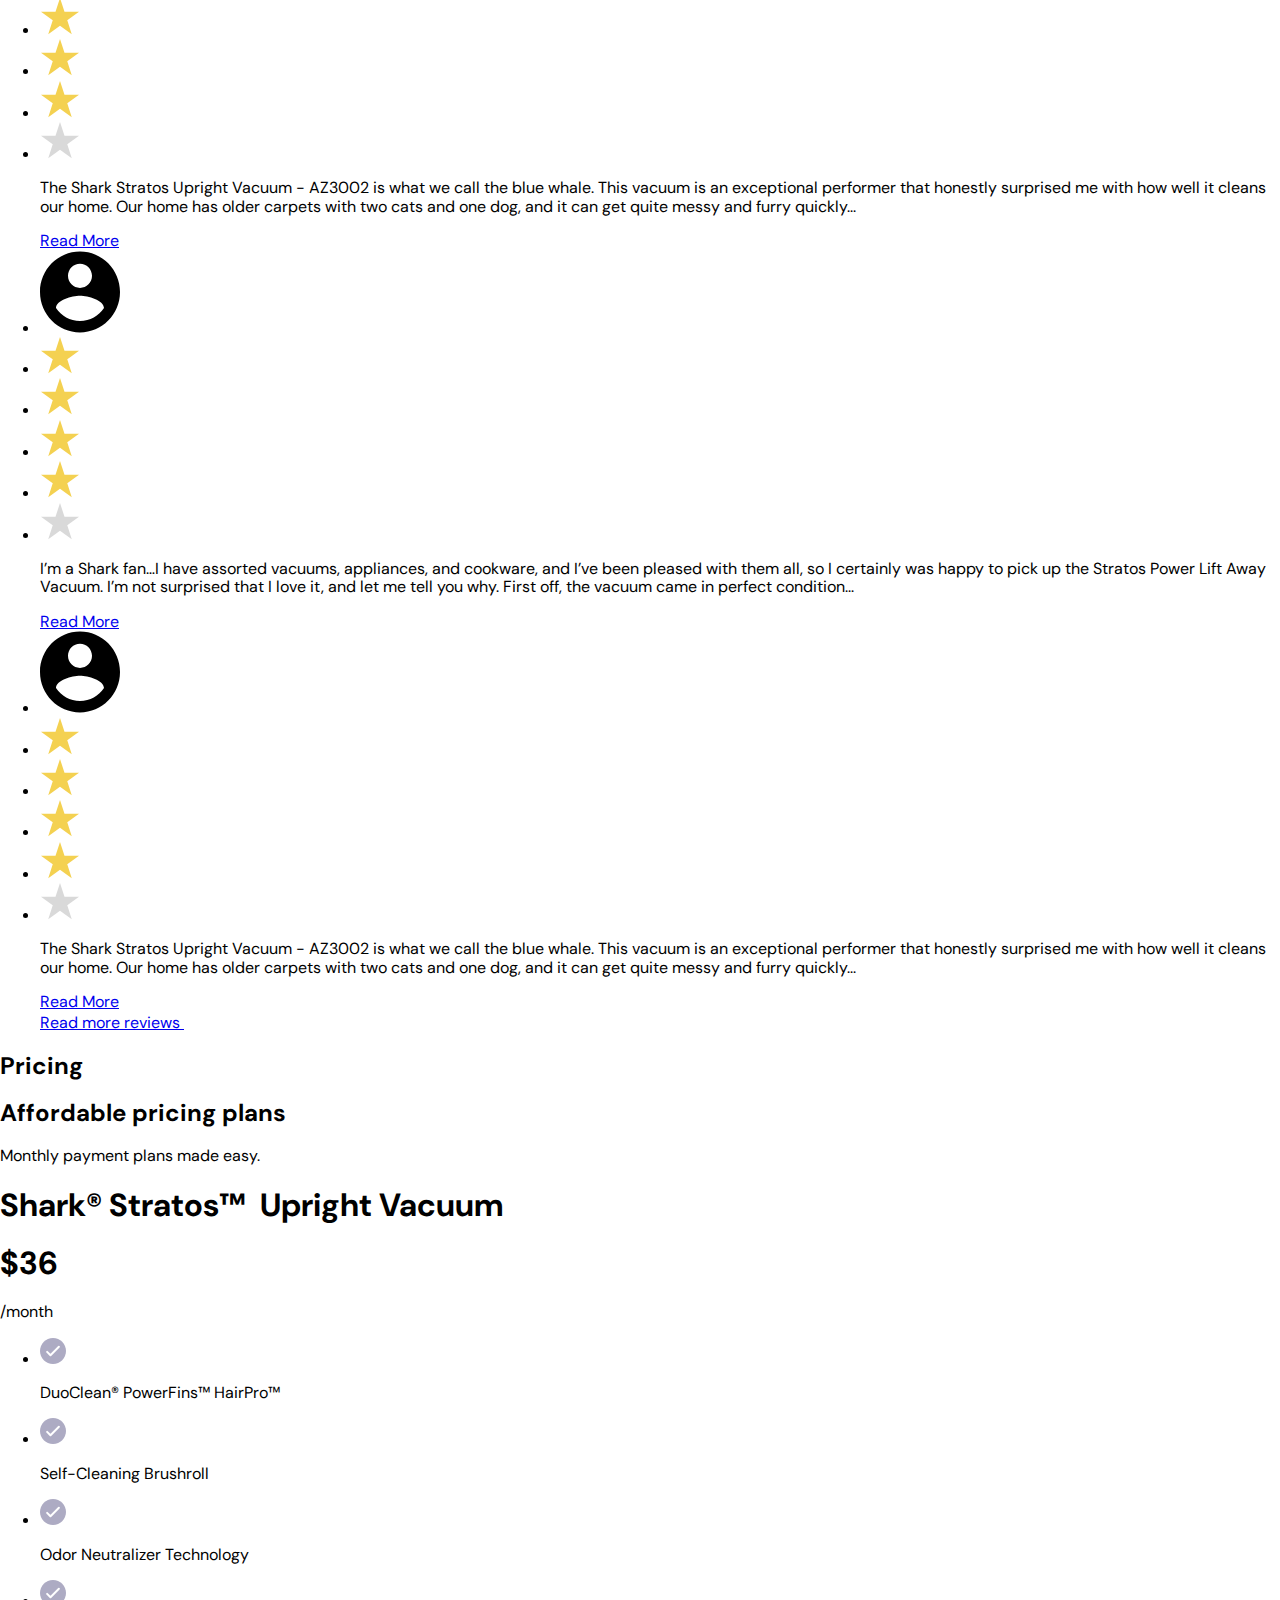
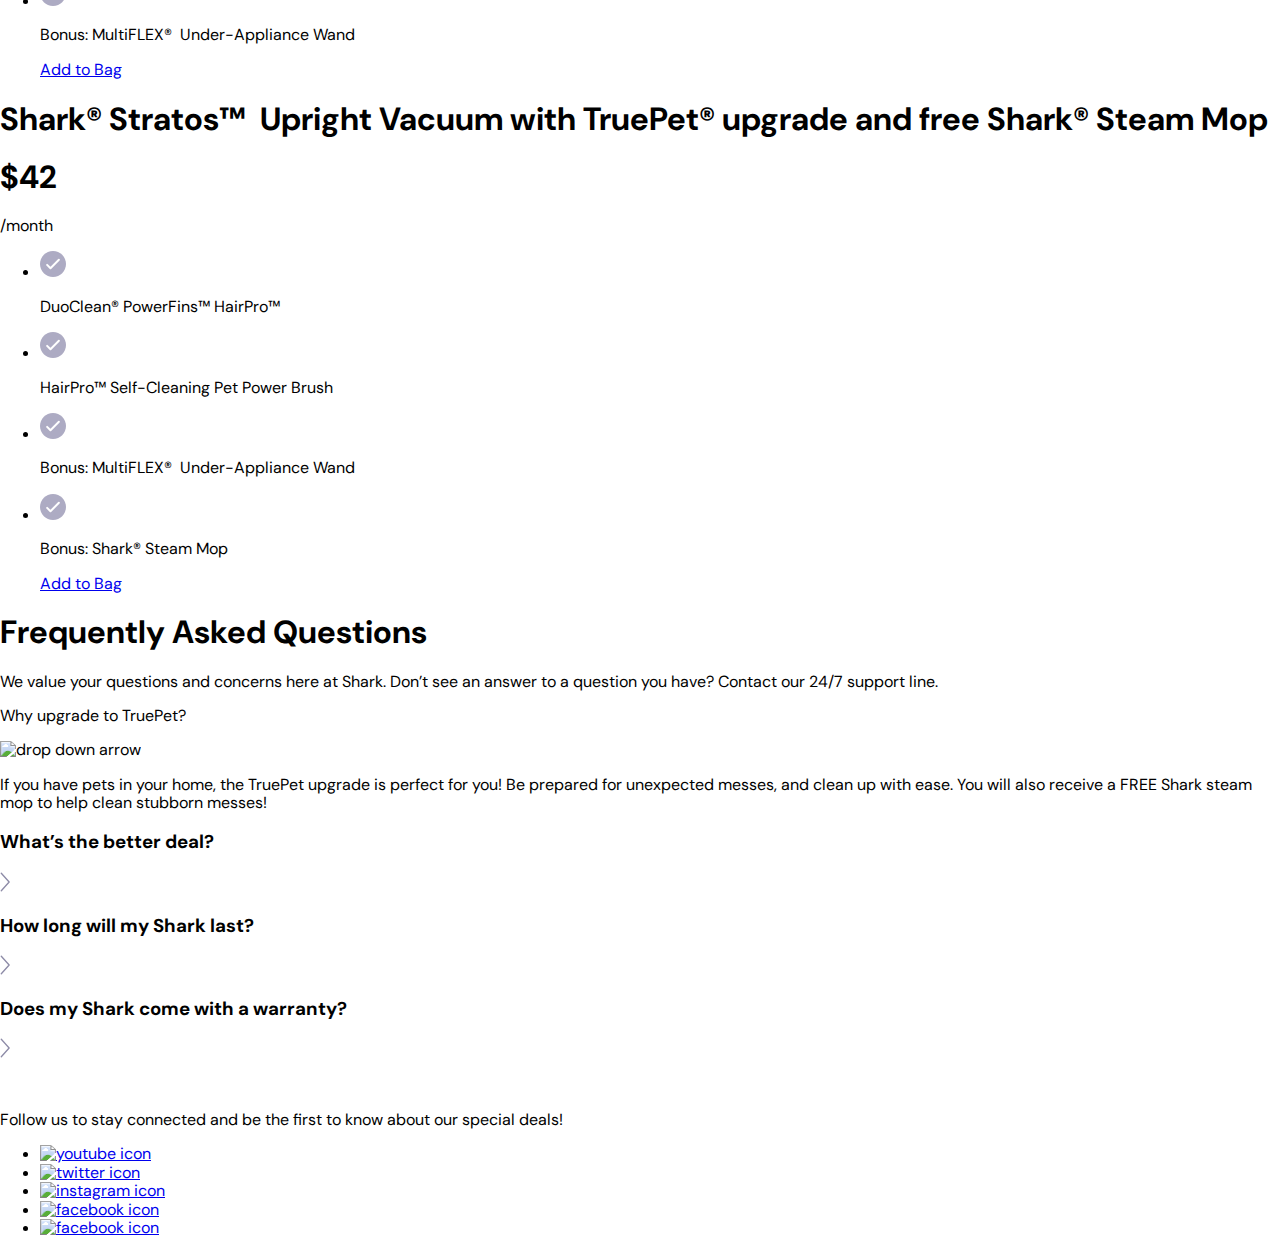
==== commit d0b57306: "pt-2" ====
--- a/deploy/index.html
+++ b/deploy/index.html
@@ -29,9 +29,9 @@
 
     <!--Hero-->
 
-    <section class="container hero">
-
-      <div class="hero-content Frame-94"></div>
+    <section class="hero">
+
+      <div>
           
         <p>Shark's most advanced, innovative upright vacuum</p>
           <div class="Get-Started-Button">
@@ -52,11 +52,11 @@
 
       <ul>
        
-        <li class="image-2">
+        <li class="image-1">
           <img class="large-images" src="img/image_3.svg" alt="emptying vac into trash">
         </li>
 
-        <li class="image-1">
+        <li class="image-2">
           <img class="large-images" src="img/image_2.svg" alt="little girl and vaccuum">
         </li>
       
--- a/deploy/css/styles.css
+++ b/deploy/css/styles.css
@@ -441,31 +441,17 @@
     Hero
 ============= */
 .hero {
-  background-color: rgba(0, 0, 0, 0);
+  width: 320px;
+  height: 148px;
   display: flex;
   flex-direction: column;
+  justify-content: center;
   align-items: center;
-  padding: 31px 5px 0px 0px;
-  gap: 43px;
-  left: 30px;
-  position: absolute;
-  width: 320px;
-  height: 193px;
-  background: black;
-  top: 88px;
-}
-.hero .hero-content .Frame-94 {
-  width: 262px;
-  height: 137px;
-  flex-grow: 0;
-  display: flex;
-  flex-direction: column;
-  justify-content: flex-start;
-  align-items: center;
-  gap: 43px;
+  gap: 14px;
   padding: 0;
-}
-.hero .hero-content .Frame-94 p {
+  background-color: #000;
+}
+.hero p {
   width: 262px;
   height: 40px;
   flex-grow: 0;
@@ -478,17 +464,18 @@
   color: #fff;
 }
 .hero .Get-Started-Button {
-  width: 159px;
-  height: 54px;
+  width: 145px;
+  height: 50px;
   flex-grow: 0;
   display: flex;
   flex-direction: row;
   justify-content: flex-start;
   align-items: center;
   gap: 8px;
-  padding: 18px 24px;
+  padding: 5px;
   border-radius: 30px;
   background-color: #fff;
+  align-self: center;
 }
 .hero .Button-Text {
   width: 85px;
@@ -499,8 +486,10 @@
   font-stretch: normal;
   font-style: normal;
   line-height: 1.13;
+  letter-spacing: normal;
   text-align: center;
   color: #5d5a88;
+  padding: 10px;
 }
 
 /* =============
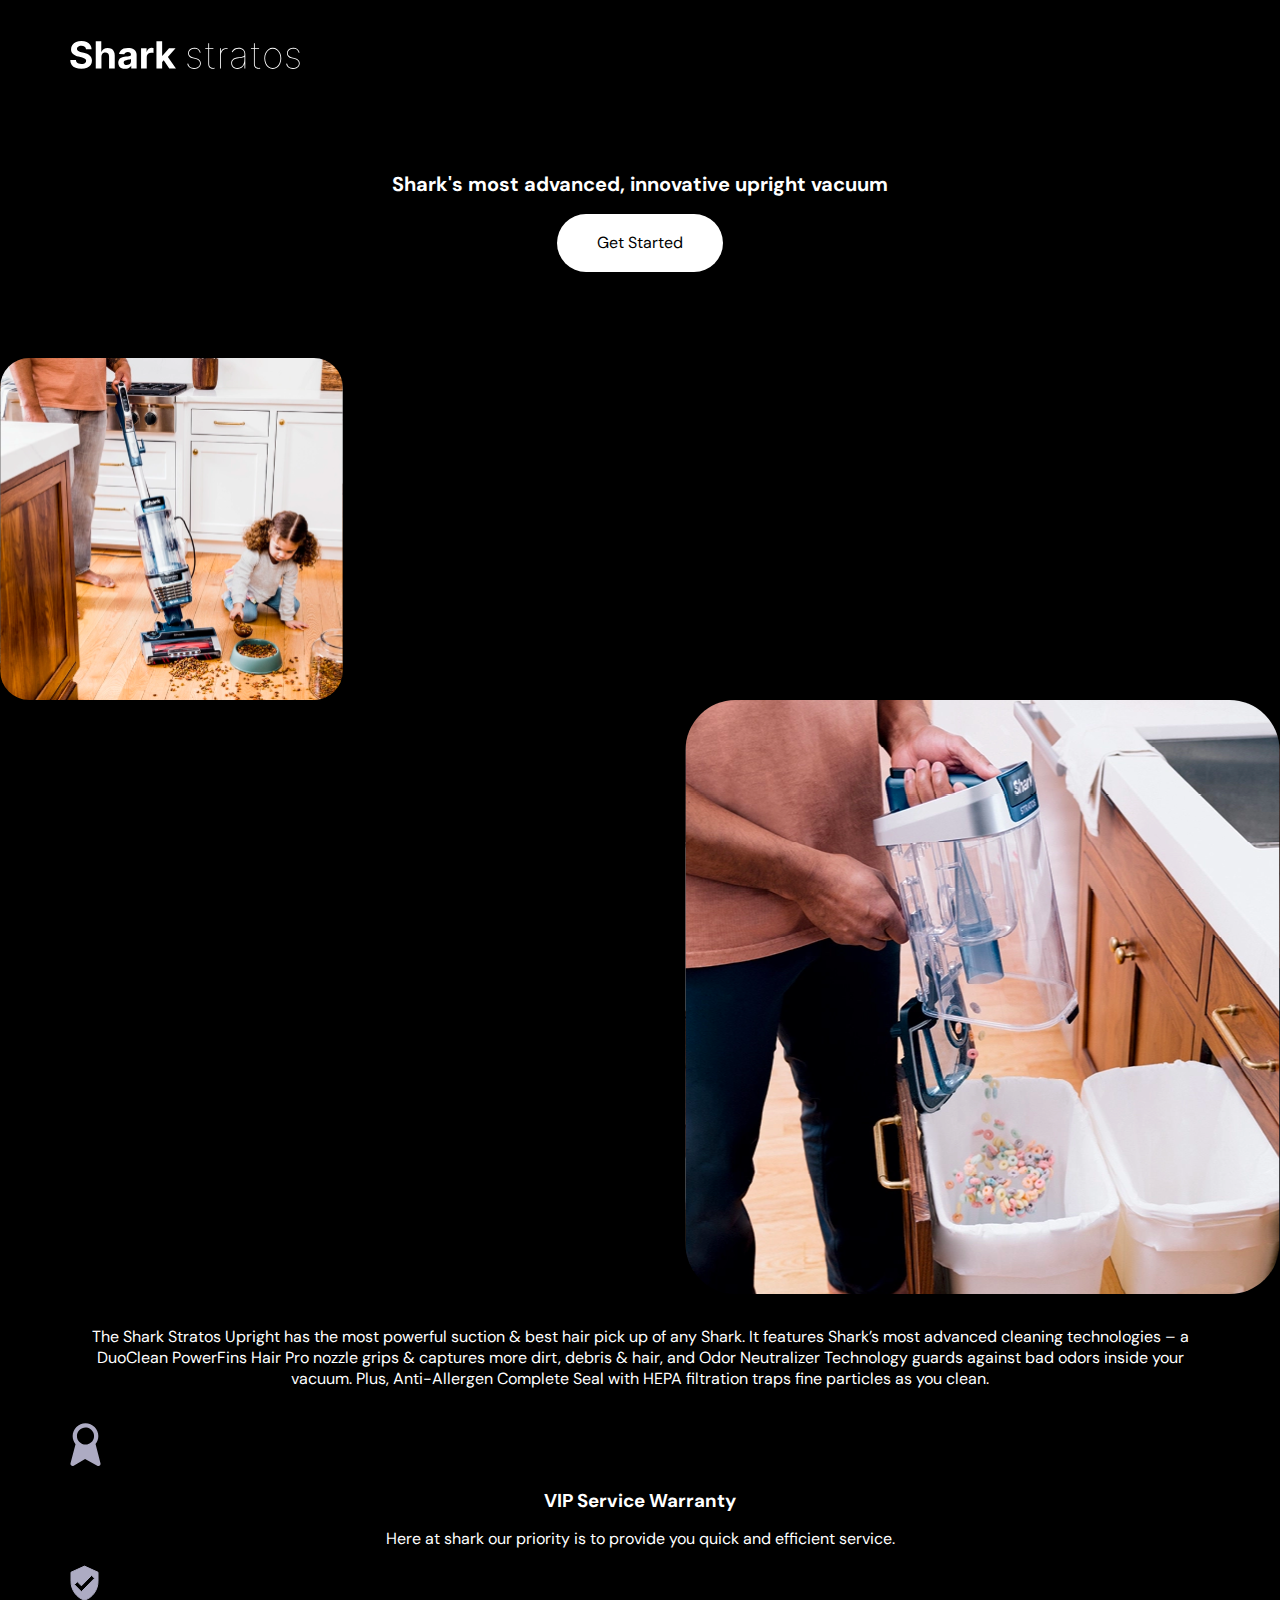
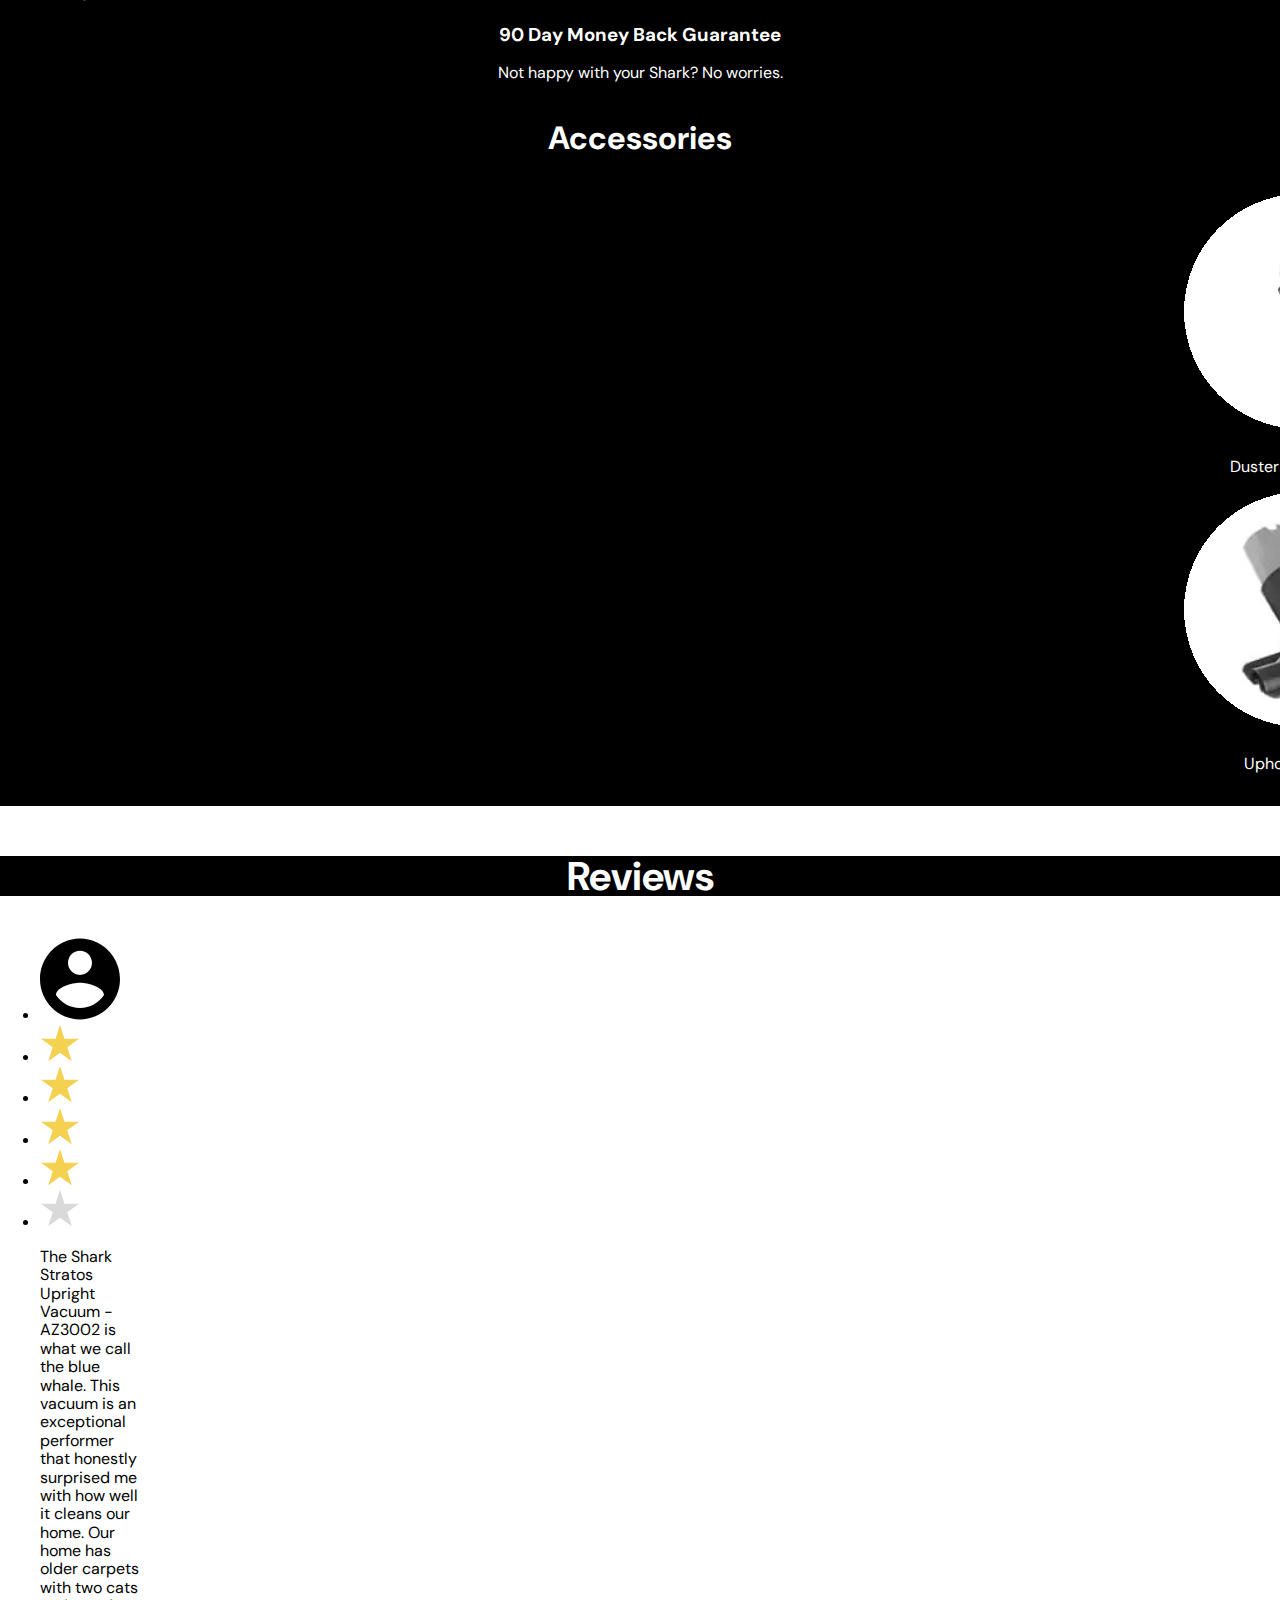
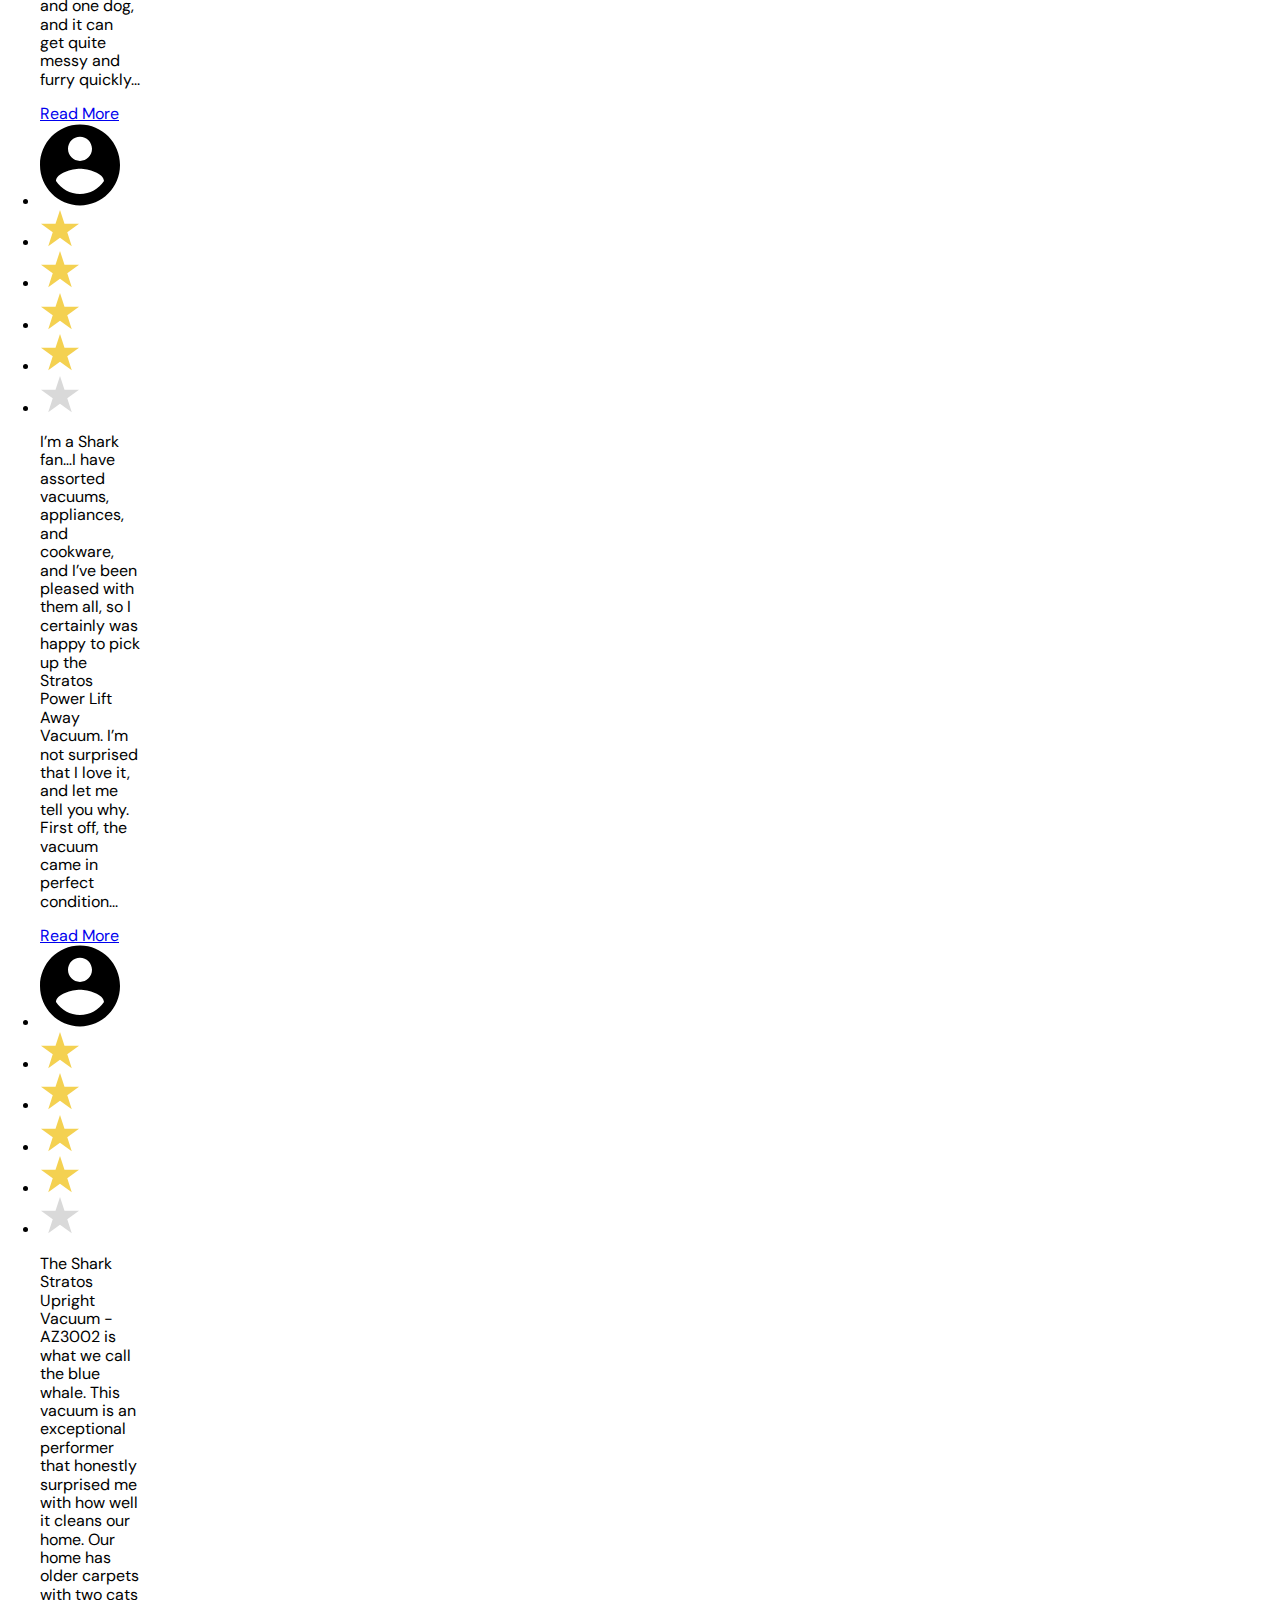
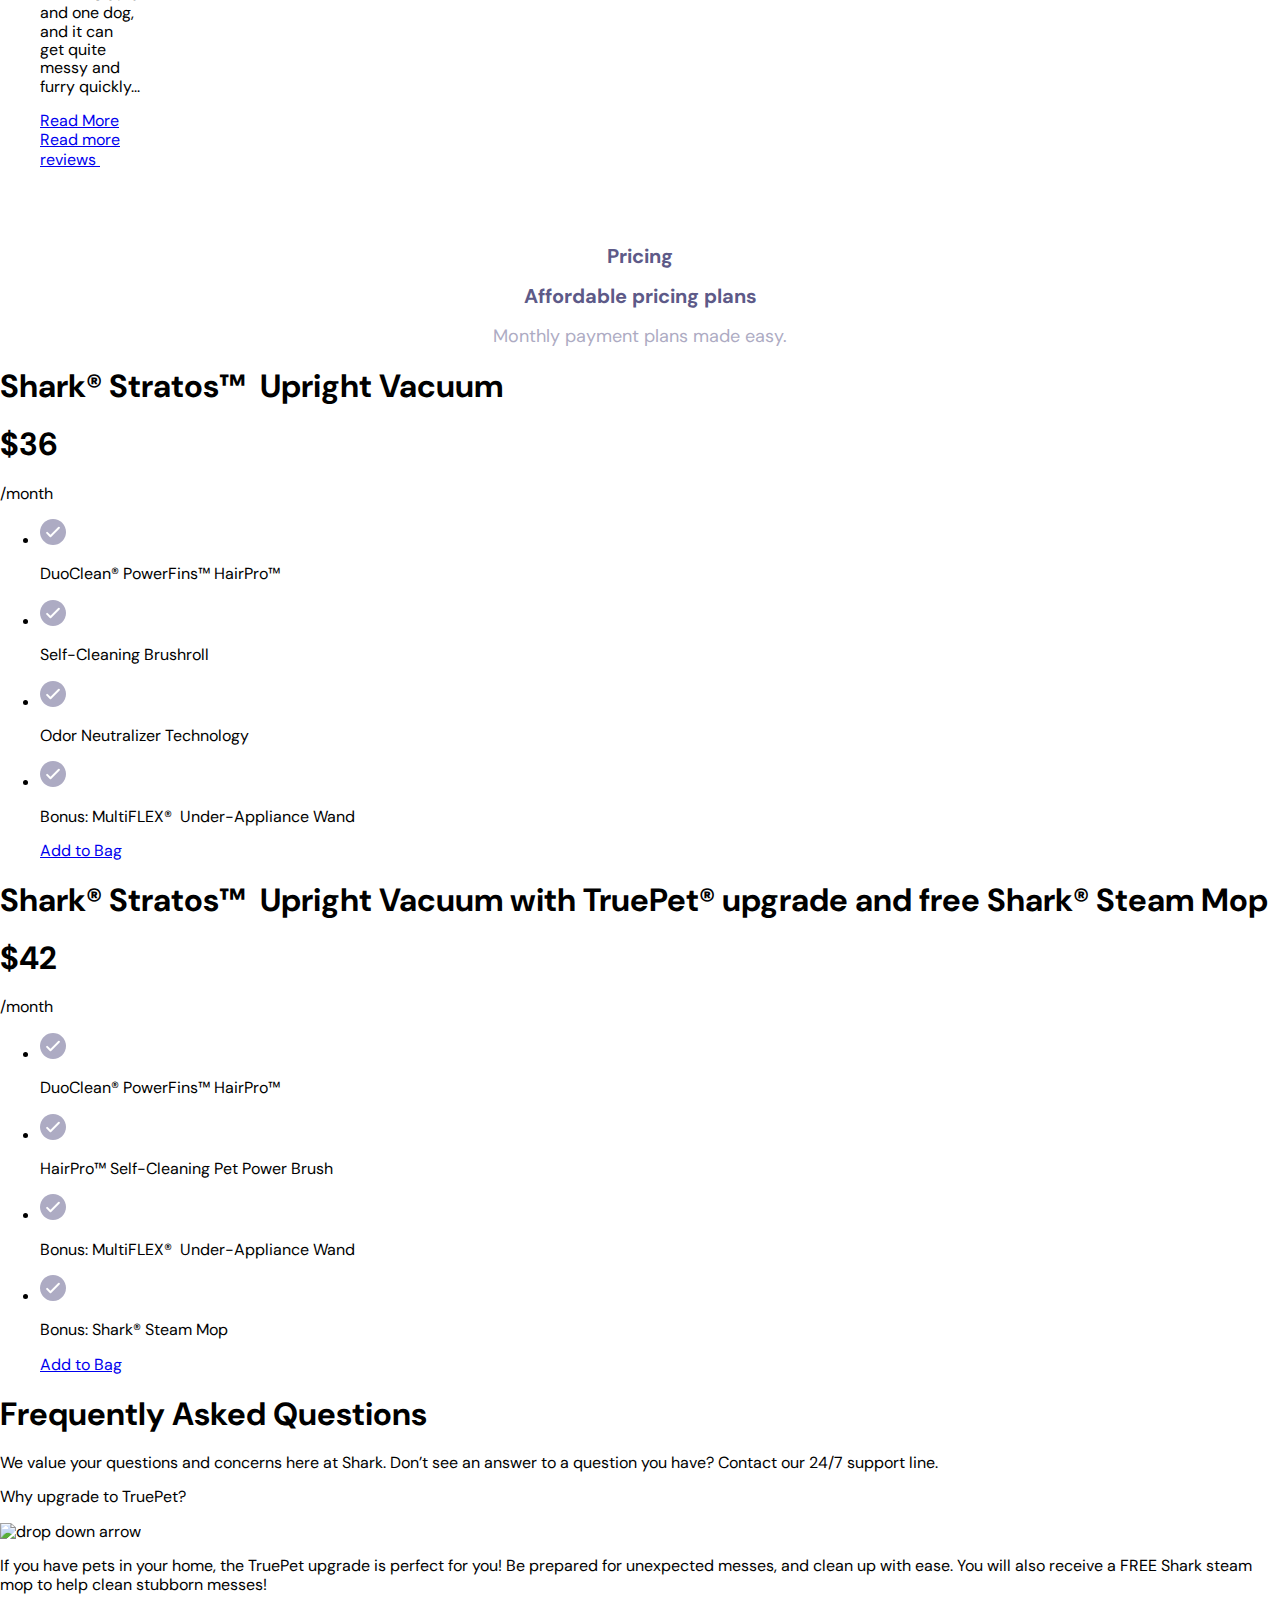
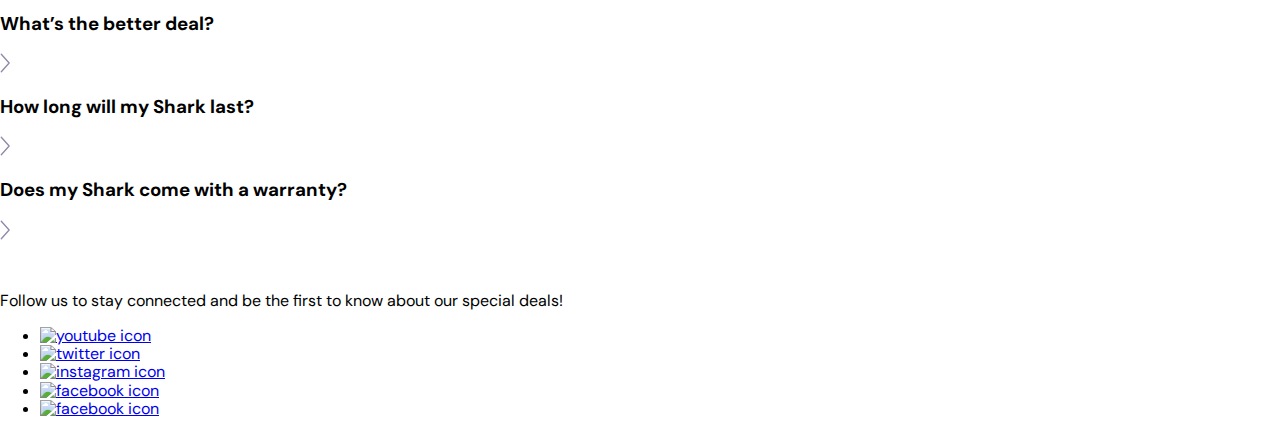
==== commit 1c742f68: "recent changes" ====
--- a/deploy/index.html
+++ b/deploy/index.html
@@ -35,9 +35,10 @@
           
         <p>Shark's most advanced, innovative upright vacuum</p>
           <div class="Get-Started-Button">
-            <span class="Button-Text">
-              Get started
-            </span>
+          <div>
+            <button>
+              Get Started
+            </button>
           </div>
                 
       </div>
@@ -76,7 +77,9 @@
 
     <section>
 
-      <div class="container">
+      
+
+      <div class="container gif">
         <div class="content">
           <img src="img/VIP.svg" alt="VIP Service Warranty">
           <h3>VIP Service Warranty</h3>
@@ -84,7 +87,7 @@
         </div>
       </div>
 
-      <div class="container">
+      <div class="container gif">
         <div class="content">
           <img src="img/guarantee.svg" alt="90 day money back guarantee">
           <h3>90 Day Money Back Guarantee</h3>
@@ -96,40 +99,54 @@
     </section>
 
     <!--accessories-->
-    <section>
-
-      <div>
-        <ul>
-          <li>
+    <section class="accessories">
+
+      <div class="container type">
+        <div class="content">
+          <h1> Accessories</h1>
+        </div>
+      </div>
+
+      <div class="accessory">
+        <ul class="accessories-grid">
+          <li class="accessory-1">
             <img src="img/image_4.svg" alt="Duster Crevice Tool">
-          </li>
-
-          <li>
-            <img src="img/image_5.svg" alt="Anti-Allergen Dust Brush">        
-          </li>
-
-          <li>
+            <p>Duster Crevice Tool</p>
+          </li>
+
+          <li class="accessory-2">
+            <img src="img/image_5.svg" alt="Anti-Allergen Dust Brush">  
+            <p>Anti-Allergen Dust</p>      
+          </li>
+
+          <li class="accessory-3">
             <img src="img/image_7.svg" alt="Multi Angle Dust Brush">
-          </li>
-
-          <li>
+            <p>Multi Angle Dust Brush</p>
+          </li>
+
+          <li class="accessory-4">
             <img src="img/image_6.svg" alt="Odor Cartridge Replacement">
-          </li>
-
-          <li>
+            <p>Odor Cartridge Replacement</p>
+          </li>
+
+          <li class="accessory-5">
             <img src="img/image_8.svg" alt="Upholstery Tool">
-          </li>
-
-          <li>
+            <p>Upholstery Tool</p>
+          </li>
+
+          <li class="accessory-6">
             <img src="img/image_9.svg" alt="8in Crevice Tool">
-          </li>
-
-          <li>
-            <img src="img/img_11.svg" alt="FREE Steam Mop">
-          </li>
-
-          <li>
+            <p>8in Crevice Tool</p>
+          </li>
+
+          <li class="accessory-7">
+            <img src="img/steam_mop.svg" alt="FREE Steam Mop">
+            <p>FREE Steam Mop</p>
+          </li>
+
+          <li class="accessory-8">
             <img src="img/image_10.svg" alt="FREE Under Appliance Wand">
+            <p>FREE Under appliance Wand</p>
           </li>
         </ul>
       </div>
@@ -139,22 +156,25 @@
 
     <!--Reviews-->
 
-    <section>
-      <div>
+    <section class="reviews">
+      <div class="reviews-title">
         <H1>Reviews</H1>
         
       </div>
 
 
       <section>
-        <div>
+        <div class="review-cards">
 
           <div>
 
 
-            <ul>
+            <ul class="review-grid">
               <li>
-                <img src="img/Vector.svg" alt="profile pic">
+                <div>
+                  <img src="img/Vector.svg" alt="profile pic">
+                </div>
+
                 <li>
                   <img src="img/Star.svg" alt="yellow star">
                 </li>
@@ -185,6 +205,8 @@
                 </div>
               </li>
 
+
+
               <li>
                 <img src="img/Vector.svg" alt="profile pic">
                 <li>
@@ -261,8 +283,8 @@
     </section>
 
     <!--Pricing-->
-    <section>
-      <div>
+    <section class="pricing">
+      <div class="type">
         <h2>
           Pricing
         </h2>
--- a/deploy/css/styles.css
+++ b/deploy/css/styles.css
@@ -346,8 +346,7 @@
 }
 
 .large-images {
-  width: 190px;
-  height: 190px;
+  width: 100%;
   display: block;
 }
 
@@ -441,69 +440,265 @@
     Hero
 ============= */
 .hero {
-  width: 320px;
-  height: 148px;
-  display: flex;
-  flex-direction: column;
-  justify-content: center;
-  align-items: center;
-  gap: 14px;
-  padding: 0;
+  padding: 40px;
   background-color: #000;
 }
 .hero p {
-  width: 262px;
-  height: 40px;
-  flex-grow: 0;
   font-size: 20px;
   font-weight: bold;
-  font-stretch: normal;
-  font-style: normal;
   line-height: 1;
   text-align: center;
   color: #fff;
 }
 .hero .Get-Started-Button {
-  width: 145px;
-  height: 50px;
-  flex-grow: 0;
-  display: flex;
-  flex-direction: row;
-  justify-content: flex-start;
-  align-items: center;
-  gap: 8px;
-  padding: 5px;
+  text-align: center;
+}
+.hero .Get-Started-Button button {
   border-radius: 30px;
   background-color: #fff;
-  align-self: center;
-}
-.hero .Button-Text {
-  width: 85px;
-  height: 18px;
-  flex-grow: 0;
+  border: none;
+  padding: 20px 40px;
+}
+
+/* =============
+    accessories
+============= */
+.accessories {
+  background-color: black;
+}
+.accessories .type h1 {
+  text-align: center;
+  color: white;
+  background-color: black;
+}
+@media (min-width: 768px) {
+  .accessories .accessory {
+    display: grid;
+    grid-template-columns: 15px auto 15px;
+    grid-template-areas: ". articles .";
+  }
+}
+@media (min-width: 1200px) {
+  .accessories .accessory {
+    grid-template-columns: auto 1140px auto;
+  }
+}
+@media (min-width: 1400px) {
+  .accessories .accessory {
+    grid-template-columns: auto 1320px auto;
+  }
+}
+.accessories .accessory ul.accessories-grid {
+  align-items: center;
+}
+@media (min-width: 768px) {
+  .accessories .accessory ul.accessories-grid {
+    grid-area: accessories;
+    display: grid;
+    grid-template-columns: repeat 8, 1fr;
+    grid-template-areas: "a1 a2" "a3 a4" "a5 a6" "a7 a8";
+  }
+}
+@media (min-width: 992px) {
+  .accessories .accessory ul.accessories-grid {
+    grid-template-columns: repeat(8, 1fr);
+    grid-template-areas: "a1 a2 a3 a4" "a5 a6 a7 a8";
+  }
+}
+.accessories .accessory ul.accessories-grid li {
+  background-color: #000;
+}
+.accessories .accessory ul.accessories-grid li .container {
+  padding: 15px 0 35px 0;
+}
+@media (min-width: 1200px) {
+  .accessories .accessory ul.accessories-grid li .container {
+    grid-template-columns: 15 px auto 15 px;
+  }
+}
+.accessories .accessory ul.accessories-grid li.accessory-1 p {
+  color: #fff;
+  text-align: center;
+}
+@media (min-width: 768px) {
+  .accessories .accessory ul.accessories-grid li.accessory-1 {
+    grid-area: a1;
+  }
+}
+.accessories .accessory ul.accessories-grid li.accessory-2 p {
+  color: #fff;
+  text-align: center;
+}
+@media (min-width: 768px) {
+  .accessories .accessory ul.accessories-grid li.accessory-2 {
+    grid-area: a2;
+  }
+}
+.accessories .accessory ul.accessories-grid li.accessory-3 p {
+  color: #fff;
+  text-align: center;
+}
+@media (min-width: 768px) {
+  .accessories .accessory ul.accessories-grid li.accessory-3 {
+    grid-area: a3;
+  }
+}
+.accessories .accessory ul.accessories-grid li.accessory-4 p {
+  color: #fff;
+  text-align: center;
+}
+@media (min-width: 768px) {
+  .accessories .accessory ul.accessories-grid li.accessory-4 {
+    grid-area: a4;
+  }
+}
+.accessories .accessory ul.accessories-grid li.accessory-5 p {
+  color: #fff;
+  text-align: center;
+}
+@media (min-width: 768px) {
+  .accessories .accessory ul.accessories-grid li.accessory-5 {
+    grid-area: a5;
+  }
+}
+.accessories .accessory ul.accessories-grid li.accessory-6 p {
+  color: #fff;
+  text-align: center;
+}
+@media (min-width: 768px) {
+  .accessories .accessory ul.accessories-grid li.accessory-6 {
+    grid-area: a6;
+  }
+}
+.accessories .accessory ul.accessories-grid li.accessory-7 p {
+  color: #fff;
+  text-align: center;
+}
+@media (min-width: 768px) {
+  .accessories .accessory ul.accessories-grid li.accessory-7 {
+    grid-area: a7;
+  }
+}
+.accessories .accessory ul.accessories-grid li.accessory-8 p {
+  color: #fff;
+  text-align: center;
+}
+@media (min-width: 768px) {
+  .accessories .accessory ul.accessories-grid li.accessory-8 {
+    grid-area: a8;
+  }
+}
+
+/* =============
+   FAQ's
+============= */
+/* =============
+   GIF
+============= */
+.gif {
+  background-color: black;
+}
+.gif h3 {
+  text-align: center;
+  color: #fff;
+}
+.gif p {
+  text-align: center;
+  color: #fff;
+}
+
+/* =============
+    Pricing
+============= */
+.pricing .type h2 {
+  font-size: 20px;
+  color: #5D5A88;
+  text-align: center;
+}
+.pricing .type p {
+  font-size: 18px;
+  color: #ADABC3;
+  text-align: center;
+}
+
+/* =============
+    Reviews
+============= */
+.reviews {
+  margin: 0 0 20px 0;
+}
+@media (min-width: 768px) {
+  .reviews {
+    margin: 30px 0 40px 0;
+  }
+}
+@media (min-width: 1200px) {
+  .reviews {
+    margin: 50px 0 60px 0;
+  }
+}
+.reviews .reviews-title h1 {
+  background-color: black;
+  font-size: 20px;
+  font-weight: bold;
+  line-height: 1;
+  text-align: center;
+  color: #fff;
+}
+@media (min-width: 768px) {
+  .reviews .reviews-title h1 {
+    font-size: 28px;
+  }
+}
+@media (min-width: 992px) {
+  .reviews .reviews-title h1 {
+    font-size: 32px;
+  }
+}
+@media (min-width: 1200px) {
+  .reviews .reviews-title h1 {
+    font-size: 40px;
+  }
+}
+@media (min-width: 768px) {
+  .reviews .review-cards {
+    display: grid;
+    grid-template-columns: 15px auto 15px;
+    grid-template-areas: ". articles .";
+  }
+}
+@media (min-width: 1200px) {
+  .reviews .review-cards {
+    grid-template-columns: auto 1140px auto;
+  }
+}
+@media (min-width: 1400px) {
+  .reviews .review-cards {
+    grid-template-columns: auto 1320px auto;
+  }
+}
+
+/* =============
+    hero photos
+============= */
+.hero-photos {
+  background-color: #000;
+}
+.hero-photos ul {
+  list-style: none;
+  padding-left: 0;
+  display: grid;
+  grid-template-columns: 1fr 1fr;
+}
+@media (min-width: 1200px) {
+  .hero-photos ul li.image-1 {
+    grid-area: g1;
+  }
+}
+.hero-photos .content p {
+  font-weight: 400;
   font-size: 16px;
-  font-weight: normal;
-  font-stretch: normal;
-  font-style: normal;
-  line-height: 1.13;
-  letter-spacing: normal;
-  text-align: center;
-  color: #5d5a88;
-  padding: 10px;
-}
-
-/* =============
-    accessories
-============= */
-/* =============
-   FAQ's
-============= */
-/* =============
-   GIF
-============= */
-/* =============
-    Pricing
-============= */
-/* =============
-    Reviews
-============= */
+  line-height: 21px;
+  text-align: center;
+  color: #FFFFFF;
+}
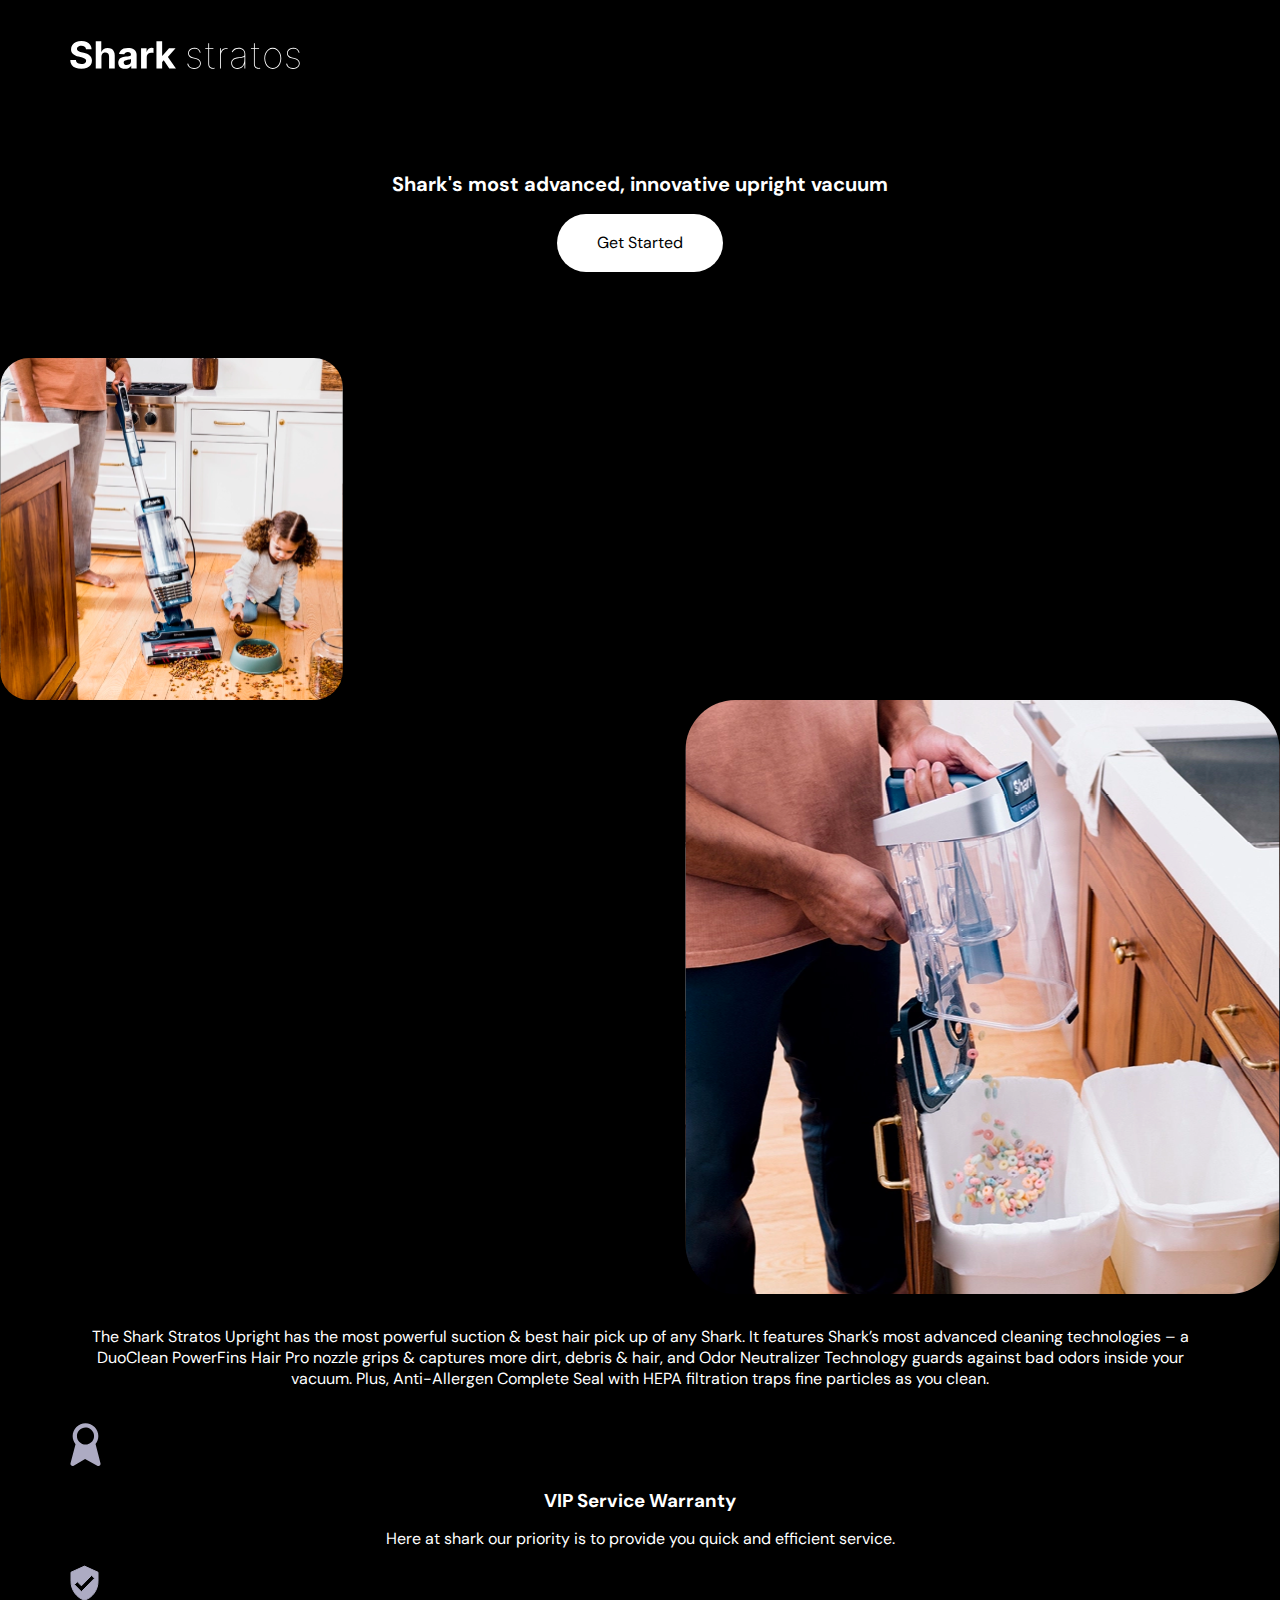
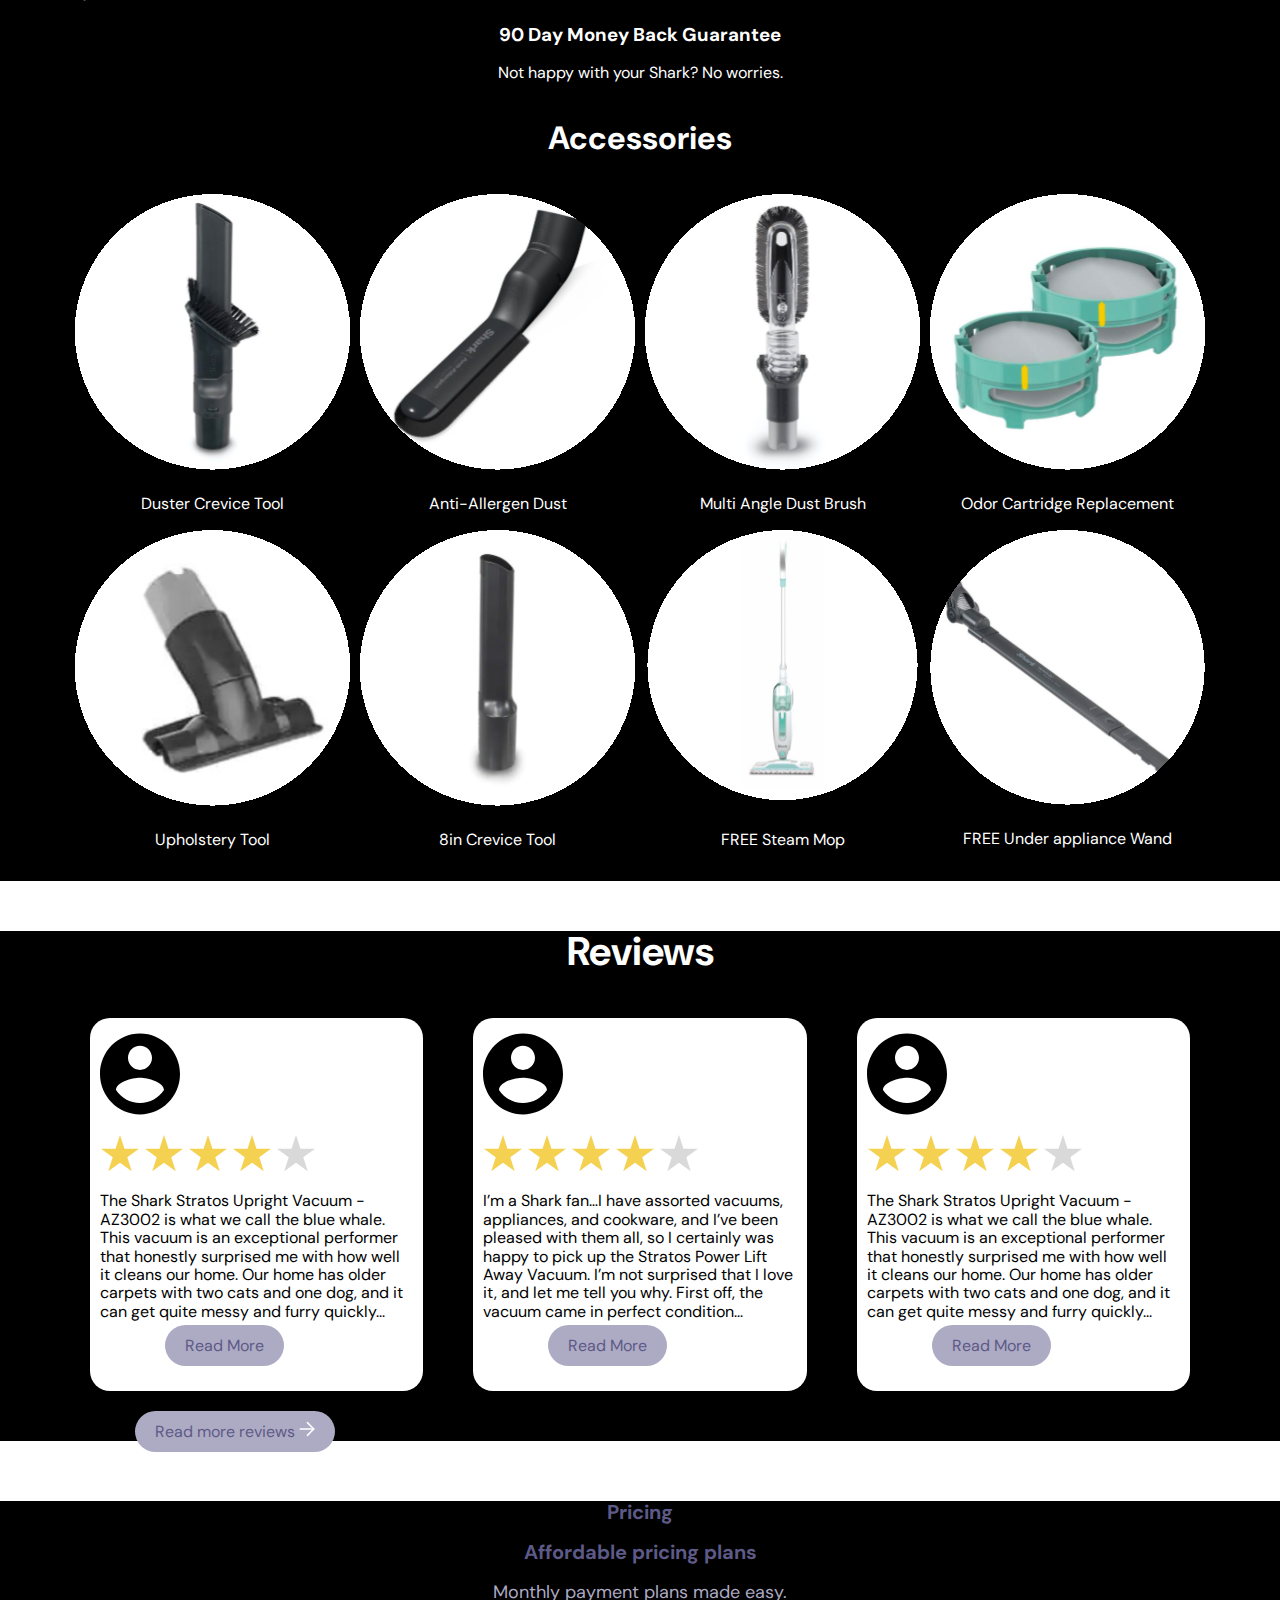
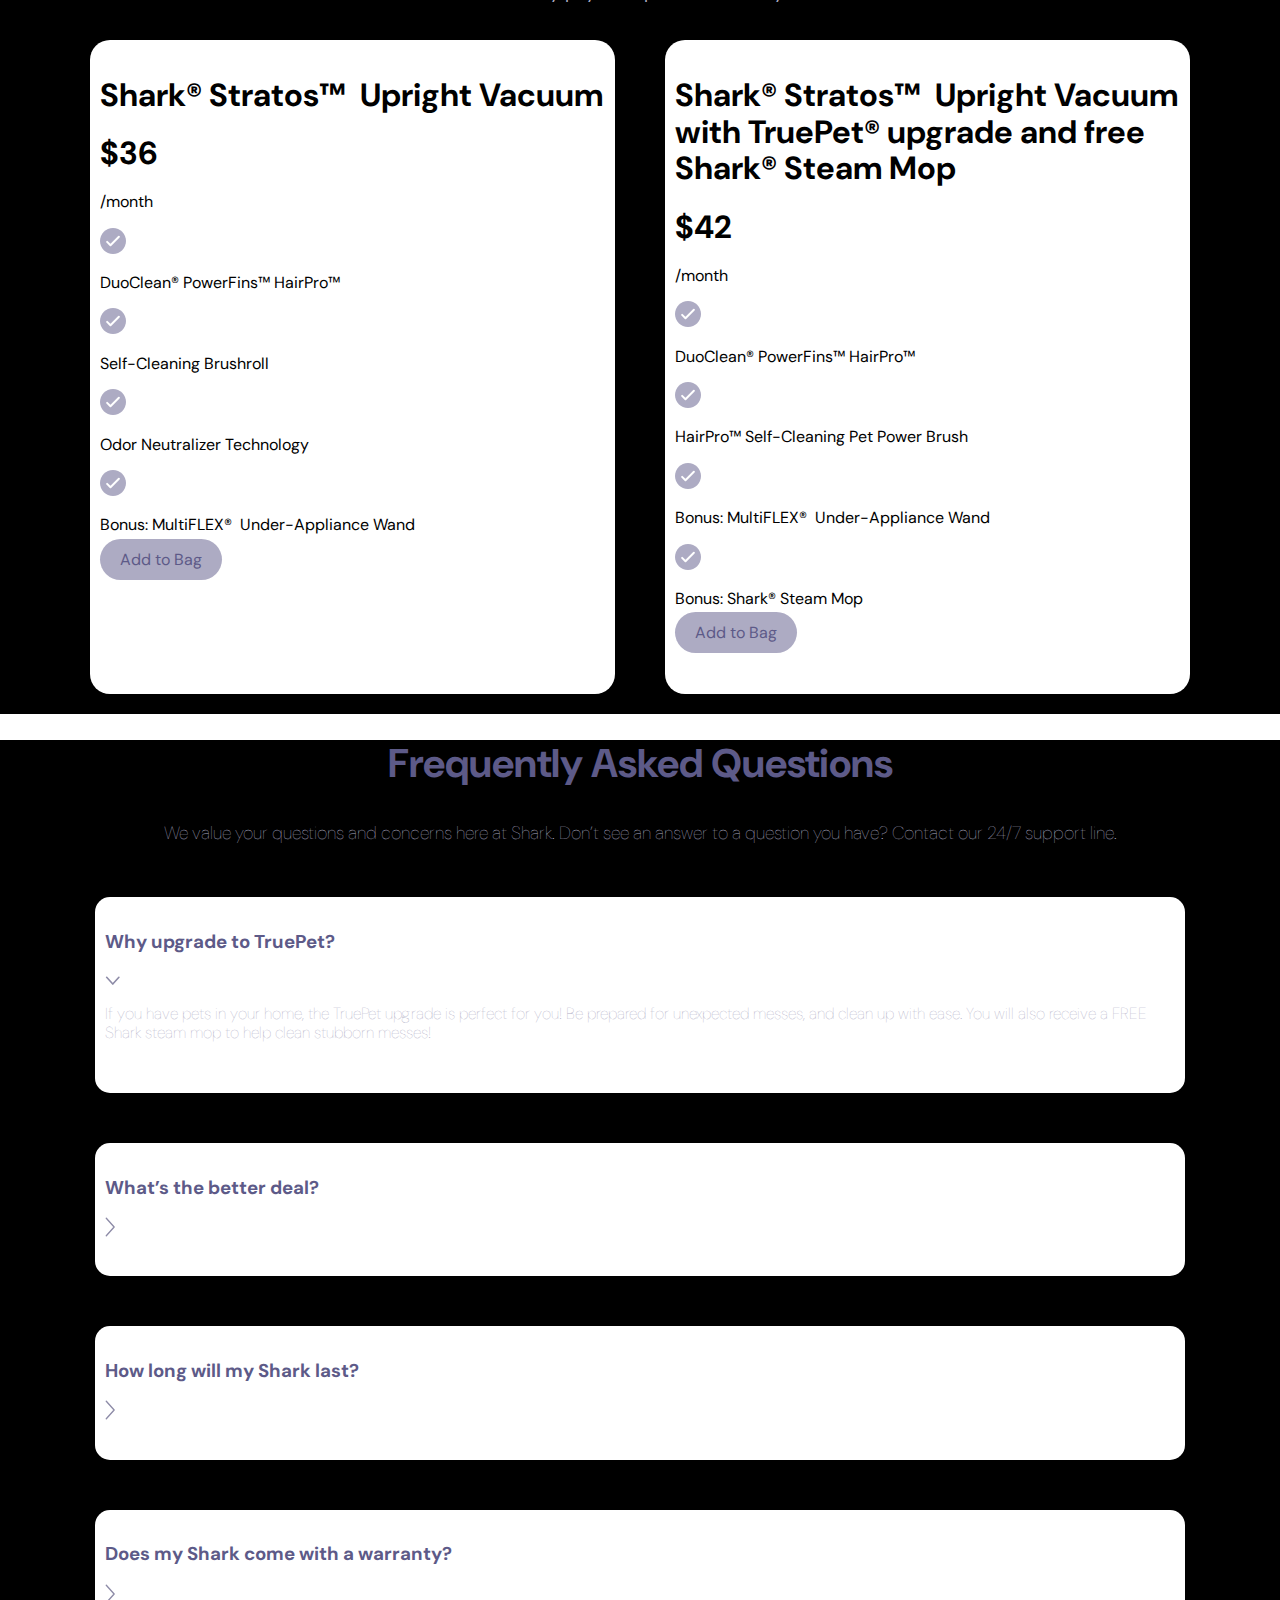
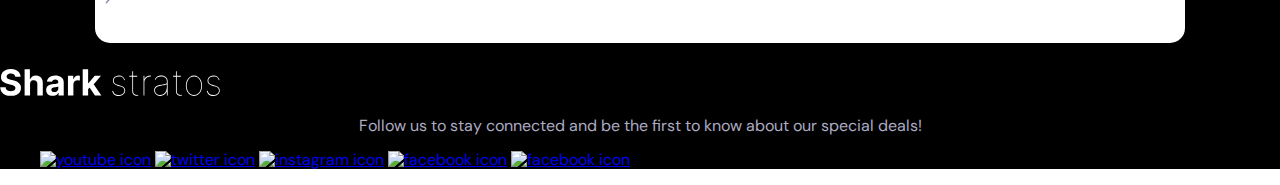
==== commit d10fd2a8: "updates" ====
--- a/deploy/index.html
+++ b/deploy/index.html
@@ -110,42 +110,42 @@
       <div class="accessory">
         <ul class="accessories-grid">
           <li class="accessory-1">
-            <img src="img/image_4.svg" alt="Duster Crevice Tool">
+            <img class= "large-images" src="img/image_4.svg" alt="Duster Crevice Tool">
             <p>Duster Crevice Tool</p>
           </li>
 
           <li class="accessory-2">
-            <img src="img/image_5.svg" alt="Anti-Allergen Dust Brush">  
+            <img class= "large-images" src="img/image_5.svg" alt="Anti-Allergen Dust Brush">  
             <p>Anti-Allergen Dust</p>      
           </li>
 
           <li class="accessory-3">
-            <img src="img/image_7.svg" alt="Multi Angle Dust Brush">
+            <img class= "large-images" src="img/image_7.svg" alt="Multi Angle Dust Brush">
             <p>Multi Angle Dust Brush</p>
           </li>
 
           <li class="accessory-4">
-            <img src="img/image_6.svg" alt="Odor Cartridge Replacement">
+            <img class= "large-images" src="img/image_6.svg" alt="Odor Cartridge Replacement">
             <p>Odor Cartridge Replacement</p>
           </li>
 
           <li class="accessory-5">
-            <img src="img/image_8.svg" alt="Upholstery Tool">
+            <img class= "large-images" src="img/image_8.svg" alt="Upholstery Tool">
             <p>Upholstery Tool</p>
           </li>
 
           <li class="accessory-6">
-            <img src="img/image_9.svg" alt="8in Crevice Tool">
+            <img class= "large-images" src="img/image_9.svg" alt="8in Crevice Tool">
             <p>8in Crevice Tool</p>
           </li>
 
           <li class="accessory-7">
-            <img src="img/steam_mop.svg" alt="FREE Steam Mop">
+            <img class= "large-images" src="img/steam_mop.svg" alt="FREE Steam Mop">
             <p>FREE Steam Mop</p>
           </li>
 
           <li class="accessory-8">
-            <img src="img/image_10.svg" alt="FREE Under Appliance Wand">
+            <img class= "large-images" src="img/image_10.svg" alt="FREE Under Appliance Wand">
             <p>FREE Under appliance Wand</p>
           </li>
         </ul>
@@ -166,34 +166,38 @@
       <section>
         <div class="review-cards">
 
-          <div>
-
-
-            <ul class="review-grid">
-              <li>
+          
+            <div class="review-grid">
+
+            
+              <div class="container review-1">
                 <div>
                   <img src="img/Vector.svg" alt="profile pic">
                 </div>
 
-                <li>
-                  <img src="img/Star.svg" alt="yellow star">
-                </li>
-
-                <li>
-                  <img src="img/Star.svg" alt="yellow star">
-                </li>
-
-                <li>
-                  <img src="img/Star.svg" alt="yellow star">
-                </li>
-
-                <li>
-                  <img src="img/Star.svg" alt="yellow star">
-                </li>
-
-                <li>
-                  <img src="img/gray_star.svg" alt="gray star">
-                </li>
+                
+                <ul>
+                  <li>
+                    <img src="img/Star.svg" alt="yellow star">
+                  </li>
+
+                  <li>
+                    <img src="img/Star.svg" alt="yellow star">
+                  </li>
+
+                  <li>
+                    <img src="img/Star.svg" alt="yellow star">
+                  </li>
+
+                  <li>
+                    <img src="img/Star.svg" alt="yellow star">
+                  </li>
+
+                  <li>
+                    <img src="img/gray_star.svg" alt="gray star">
+                  </li>
+
+                </ul>
 
                 <div>
                   <P>The Shark Stratos Upright Vacuum - AZ3002 is what we call the blue whale. 
@@ -203,31 +207,35 @@
                   </P>
                   <a href="#">Read More</a>
                 </div>
-              </li>
-
-
-
-              <li>
-                <img src="img/Vector.svg" alt="profile pic">
-                <li>
-                  <img src="img/Star.svg" alt="yellow star">
-                </li>
-
-                <li>
-                  <img src="img/Star.svg" alt="yellow star">
-                </li>
-
-                <li>
-                  <img src="img/Star.svg" alt="yellow star">
-                </li>
-
-                <li>
-                  <img src="img/Star.svg" alt="yellow star">
-                </li>
-
-                <li>
-                  <img src="img/gray_star.svg" alt="gray star">
-                </li>
+              </div>
+
+
+
+              <div class=" container review-2">
+               <div>  
+                  <img src="img/Vector.svg" alt="profile pic">
+               </div>
+                <ul>
+                  <li>
+                    <img src="img/Star.svg" alt="yellow star">
+                  </li>
+
+                  <li>
+                    <img src="img/Star.svg" alt="yellow star">
+                  </li>
+
+                  <li>
+                    <img src="img/Star.svg" alt="yellow star">
+                  </li>
+
+                  <li>
+                    <img src="img/Star.svg" alt="yellow star">
+                  </li>
+
+                  <li>
+                    <img src="img/gray_star.svg" alt="gray star">
+                  </li>
+                </ul>
 
                 <div>
                   <P>I’m a Shark fan…I have assorted vacuums, appliances, and cookware, and I’ve been pleased 
@@ -236,29 +244,33 @@
                   </P>
                   <a href="#">Read More</a>
                 </div>
-              </li>
-
-              <li>
-                <img src="img/Vector.svg" alt="profile pic">
-                <li>
-                  <img src="img/Star.svg" alt="yellow star">
-                </li>
-
-                <li>
-                  <img src="img/Star.svg" alt="yellow star">
-                </li>
-
-                <li>
-                  <img src="img/Star.svg" alt="yellow star">
-                </li>
-
-                <li>
-                  <img src="img/Star.svg" alt="yellow star">
-                </li>
-
-                <li>
-                  <img src="img/gray_star.svg" alt="gray star">
-                </li>
+              </div>
+
+              <div class="container review-3">
+                <div>
+                  <img src="img/Vector.svg" alt="profile pic">
+                </div>
+                <ul>
+                  <li>
+                    <img src="img/Star.svg" alt="yellow star">
+                  </li>
+
+                  <li>
+                    <img src="img/Star.svg" alt="yellow star">
+                  </li>
+
+                  <li>
+                    <img src="img/Star.svg" alt="yellow star">
+                  </li>
+
+                  <li>
+                    <img src="img/Star.svg" alt="yellow star">
+                  </li>
+
+                  <li>
+                    <img src="img/gray_star.svg" alt="gray star">
+                  </li>
+               </ul>
 
                 <div>
                   <P>The Shark Stratos Upright Vacuum - AZ3002 is what we call the blue whale. This vacuum is an 
@@ -267,17 +279,15 @@
                   </P>
                   <a href="#">Read More</a>
                 </div>
-
-                <div>
-                  <a href="#">Read more reviews <img src= "img/Arrow_Right.svg"></a>
-                </div>
-
-              </li>
-
+              </div>
               
-            </ul>
-
-          </div>
+              <div>
+                <a href="#">Read more reviews <img src= "img/Arrow_Right.svg"></a>
+              </div> 
+
+            </div>
+
+
         </div>
       </section>
     </section>
@@ -296,96 +306,102 @@
         </P>
       </div>
 
-      <div>
-        <div class="content">
-          <h1>
-            Shark® Stratos™  +      <div class="pricing-cards">
+
+        <div class="pricing-grid">
+
+          <div class="container pricing-1">
+            <div>
+              <h1>
+                Shark® Stratos™   Upright Vacuum
-          </h1>
-          <h1>
-            $36
-          </h1>
-          <p>
-            /month
-          </p>
-          <ul>
-            <li>
-              <img src="img/purple_check.svg" alt="purple check mark">
-              <p>DuoClean® PowerFins™ HairPro™</p>
-            </li>
-
-            <li>
-              <img src="img/purple_check.svg" alt="purple check mark">
-              <p>Self-Cleaning Brushroll</p>
-            </li>
-
-            <li>
-              <img src="img/purple_check.svg" alt="purple check mark">
-              <p>Odor Neutralizer Technology</p>
-            </li>
-
-            <li>
-              <img src="img/purple_check.svg" alt="purple check mark">
-              <p>Bonus: MultiFLEX®  +              </h1>
+              <h1>
+                $36
+              </h1>
+              <p>
+                /month
+              </p>
+              <ul>
+                <li>
+                  <img src="img/purple_check.svg" alt="purple check mark">
+                  <p>DuoClean® PowerFins™ HairPro™</p>
+                </li>
+
+                <li>
+                  <img src="img/purple_check.svg" alt="purple check mark">
+                  <p>Self-Cleaning Brushroll</p>
+                </li>
+
+                <li>
+                  <img src="img/purple_check.svg" alt="purple check mark">
+                  <p>Odor Neutralizer Technology</p>
+                </li>
+
+                <li>
+                  <img src="img/purple_check.svg" alt="purple check mark">
+                  <p>Bonus: MultiFLEX®   Under-Appliance Wand</p>
-            </li>
-
+                </li>
+
+                <div>
+                  <a href="#">Add to Bag</a>
+                </div>  
+              </ul>
+            </div>
+          </div>
+
+          <div class="container pricing-2">
             <div>
-              <a href="#">Add to Bag</a>
-            </div>  
-          </ul>
-        </div>
-      </div>
-
-      <div>
-        <div">
-          <h1>
-            Shark® Stratos™  +              <h1>
+                Shark® Stratos™   Upright Vacuum with TruePet®  upgrade and free Shark® Steam Mop
-          </h1>
-          <h1>
-            $42
-          </h1>
-          <p>
-            /month
-          </p>
-          <ul>
-            <li>
-              <img src="img/purple_check.svg" alt="purple check mark">
-              <p>DuoClean® PowerFins™ HairPro™</p>
-            </li>
-
-            <li>
-              <img src="img/purple_check.svg" alt="purple check mark">
-              <p>HairPro™ Self-Cleaning +              </h1>
+              <h1>
+                $42
+              </h1>
+              <p>
+                /month
+              </p>
+              <ul>
+                <li>
+                  <img src="img/purple_check.svg" alt="purple check mark">
+                  <p>DuoClean® PowerFins™ HairPro™</p>
+                </li>
+
+                <li>
+                  <img src="img/purple_check.svg" alt="purple check mark">
+                  <p>HairPro™ Self-Cleaning  Pet Power Brush</p>
-            </li>
-
-            <li>
-              <img src="img/purple_check.svg" alt="purple check mark">
-              <p>Bonus: MultiFLEX®  +                </li>
+
+                <li>
+                  <img src="img/purple_check.svg" alt="purple check mark">
+                  <p>Bonus: MultiFLEX®   Under-Appliance Wand</p>
-            </li>
-
-            <li>
-              <img src="img/purple_check.svg" alt="purple check mark">
-              <p>Bonus: Shark® Steam Mop</p>
-            </li>
-
-            <div>
-              <a href="#">Add to Bag</a>
-            </div>  
-          </ul>
-        </div>
-      </div>
-
+                </li>
+
+                <li>
+                  <img src="img/purple_check.svg" alt="purple check mark">
+                  <p>Bonus: Shark® Steam Mop</p>
+                </li>
+
+                <div>
+                  <a href="#">Add to Bag</a>
+                </div>  
+              </ul>
+            </div>
+          </div>
+        </div>
+      </div>
     </section>
 
     <!--FAQ's-->
 
-    <section>
-      <div>
+    <section class="FAQ">
+
+      <div class="FAQ-title">
         <H1>
           Frequently Asked Questions
         </H1>
@@ -396,44 +412,53 @@
         </p>
       </div>
 
-      <div>
-        <p>
-          Why upgrade to TruePet?
-        </p>
-        <img src="img/arrow_down" alt=" drop down arrow">
-        <p>
-          If you have pets in your home, the TruePet upgrade is perfect for you! 
-          Be prepared for unexpected messes, and clean up with ease. You will also 
-          receive a FREE Shark steam mop to help clean stubborn messes!
-        </p>
-      </div>
-
-      <div>
-        <h3>
-          What’s the better deal?
-        </h3>
-        <img src="img/Chevron_Right.svg" alt=" right chevron arrow">
-      </div>
-
-      <div>
-        <h3>
-          How long will my Shark last?
-        </h3>
-        <img src="img/Chevron_Right.svg" alt=" right chevron arrow">
-      </div>
-
-      <div>
-        <h3>
-          Does my Shark come with a warranty?
-        </h3>
-        <img src="img/Chevron_Right.svg" alt=" right chevron arrow">
-      </div>
+      <section>
+        <div class="FAQ-cards">
+
+          <div class="FAQ-grid">
+
+            <div class="container FAQ-1">
+              <h3>
+                Why upgrade to TruePet?
+              </h3>
+              <img src="img/arrow_down.svg" alt=" drop down arrow">
+              <p>
+                If you have pets in your home, the TruePet upgrade is perfect for you! 
+                Be prepared for unexpected messes, and clean up with ease. You will also 
+                receive a FREE Shark steam mop to help clean stubborn messes!
+              </p>
+            </div>
+
+            <div class="container FAQ-2">
+              <h3>
+                What’s the better deal?
+              </h3>
+              <img src="img/Chevron_Right.svg" alt=" right chevron arrow">
+            </div>
+
+            <div class="container FAQ-3">
+              <h3>
+                How long will my Shark last?
+              </h3>
+              <img src="img/Chevron_Right.svg" alt=" right chevron arrow">
+            </div>
+
+            <div class="container FAQ-4">
+              <h3>
+                Does my Shark come with a warranty?
+              </h3>
+              <img src="img/Chevron_Right.svg" alt=" right chevron arrow">
+            </div>
+          </div>
+        </div>
+      </section>
     </section>
 
     <!--Footer-->
 
-    <footer class="content">
-      <div>
+    <footer class="footer">
+      
+      <div class="footer-text">
         <img src="img/logo_.svg" alt="logo"/>
 
         <p>
--- a/deploy/css/styles.css
+++ b/deploy/css/styles.css
@@ -436,6 +436,20 @@
 /* =============
     Footer
 ============= */
+.footer {
+  background-color: #000;
+}
+.footer .footer-text p {
+  font-size: 16;
+  color: #ADABC3;
+  text-align: center;
+}
+.footer li {
+  list-style: none;
+  padding-left: 0;
+  display: inline-block;
+}
+
 /* =============
     Hero
 ============= */
@@ -475,7 +489,7 @@
   .accessories .accessory {
     display: grid;
     grid-template-columns: 15px auto 15px;
-    grid-template-areas: ". articles .";
+    grid-template-areas: ". accessories .";
   }
 }
 @media (min-width: 1200px) {
@@ -489,19 +503,23 @@
   }
 }
 .accessories .accessory ul.accessories-grid {
+  list-style: none;
+  padding-left: 0;
+  display: grid;
+  grid-template-columns: 1fr 1fr;
   align-items: center;
 }
 @media (min-width: 768px) {
   .accessories .accessory ul.accessories-grid {
     grid-area: accessories;
     display: grid;
-    grid-template-columns: repeat 8, 1fr;
-    grid-template-areas: "a1 a2" "a3 a4" "a5 a6" "a7 a8";
+    grid-template-columns: repeat(8, 1fr);
+    grid-template-areas: "a1 a1 a2 a2 a3 a3 a4 a4" "a5 a5 a6 a6 a7 a7 a8 a8";
   }
 }
 @media (min-width: 992px) {
   .accessories .accessory ul.accessories-grid {
-    grid-template-columns: repeat(8, 1fr);
+    grid-template-columns: repeat(4, 1fr);
     grid-template-areas: "a1 a2 a3 a4" "a5 a6 a7 a8";
   }
 }
@@ -592,6 +610,102 @@
 /* =============
    FAQ's
 ============= */
+.FAQ {
+  background-color: #000;
+}
+.FAQ .FAQ-title h1 {
+  font-weight: bold;
+  font-size: 28px;
+  color: #5D5A88;
+  text-align: center;
+}
+@media (min-width: 768px) {
+  .FAQ .FAQ-title h1 {
+    font-size: 28px;
+  }
+}
+@media (min-width: 992px) {
+  .FAQ .FAQ-title h1 {
+    font-size: 32px;
+  }
+}
+@media (min-width: 1200px) {
+  .FAQ .FAQ-title h1 {
+    font-size: 40px;
+  }
+}
+.FAQ .FAQ-title p {
+  font-weight: 100;
+  font-size: 18px;
+  color: #ADABC3;
+  text-align: center;
+  padding: 10px;
+}
+@media (min-width: 768px) {
+  .FAQ .FAQ-cards {
+    gap: 10px;
+    display: grid;
+    grid-template-columns: 15px auto 15px;
+    grid-template-areas: ". FAQ .";
+  }
+}
+@media (min-width: 1200px) {
+  .FAQ .FAQ-cards {
+    grid-template-columns: auto 1140px auto;
+  }
+}
+@media (min-width: 1400px) {
+  .FAQ .FAQ-cards {
+    grid-template-columns: auto 1320px auto;
+  }
+}
+.FAQ .FAQ-cards .FAQ-grid .container {
+  gap: 10px;
+  display: block;
+  background-color: white;
+  border-radius: 15px;
+  padding: 15px 10px 35px 10px;
+  margin: 25px;
+}
+@media (min-width: 768px) {
+  .FAQ .FAQ-cards .FAQ-grid {
+    grid-area: FAQ;
+  }
+}
+@media (min-width: 992px) {
+  .FAQ .FAQ-cards .FAQ-grid {
+    display: grid;
+    grid-template-columns: 1fr;
+  }
+}
+.FAQ .FAQ-cards .FAQ-grid h3 {
+  color: #5D5A88;
+}
+.FAQ .FAQ-cards .FAQ-grid p {
+  color: #ADABC3;
+  font-weight: 100;
+}
+@media (min-width: 768px) {
+  .FAQ .FAQ-cards .FAQ-grid.FAQ-1 {
+    grid-area: a1;
+  }
+}
+@media (min-width: 768px) {
+  .FAQ .FAQ-cards .FAQ-grid.FAQ-2 {
+    grid-area: a2;
+  }
+}
+@media (min-width: 768px) {
+  .FAQ .FAQ-cards .FAQ-grid.FAQ-3 {
+    grid-area: a3;
+  }
+}
+@media (min-width: 768px) {
+  .FAQ .FAQ-cards .FAQ-grid.FAQ-4 {
+    grid-area: a4;
+  }
+}
+
 /* =============
    GIF
 ============= */
@@ -610,6 +724,77 @@
 /* =============
     Pricing
 ============= */
+.pricing {
+  background-color: black;
+}
+@media (min-width: 768px) {
+  .pricing .pricing-cards {
+    gap: 10px;
+    display: grid;
+    grid-template-columns: 15px auto 15px;
+    grid-template-areas: ". pricing .";
+  }
+}
+@media (min-width: 1200px) {
+  .pricing .pricing-cards {
+    grid-template-columns: auto 1140px auto;
+  }
+}
+@media (min-width: 1400px) {
+  .pricing .pricing-cards {
+    grid-template-columns: auto 1320px auto;
+  }
+}
+.pricing .pricing-cards .pricing-grid {
+  gap: 10px;
+}
+.pricing .pricing-cards .pricing-grid .container {
+  gap: 10px;
+  display: block;
+  background-color: white;
+  border-radius: 20px;
+  padding: 15px 10px 35px 10px;
+  margin: 20px;
+}
+@media (min-width: 768px) {
+  .pricing .pricing-cards .pricing-grid {
+    grid-area: pricing;
+  }
+}
+@media (min-width: 992px) {
+  .pricing .pricing-cards .pricing-grid {
+    display: grid;
+    grid-template-columns: 1fr 1fr;
+  }
+}
+.pricing .pricing-cards .pricing-grid li {
+  background-color: #fff;
+  list-style: none;
+  padding-left: 0;
+}
+.pricing .pricing-cards .pricing-grid ul {
+  list-style: none;
+  padding-left: 0;
+}
+.pricing .pricing-cards .pricing-grid a {
+  color: #5D5A88;
+  background-color: #ADABC3;
+  padding: 10px 20px 10px 20px;
+  text-decoration: none;
+  text-align: center;
+  border-radius: 40px;
+  justify-content: center;
+}
+@media (min-width: 768px) {
+  .pricing .pricing-cards .pricing-grid.pricing-1 {
+    grid-area: a1;
+  }
+}
+@media (min-width: 768px) {
+  .pricing .pricing-cards .pricing-grid.pricing-2 {
+    grid-area: a2;
+  }
+}
 .pricing .type h2 {
   font-size: 20px;
   color: #5D5A88;
@@ -625,11 +810,12 @@
     Reviews
 ============= */
 .reviews {
-  margin: 0 0 20px 0;
+  background-color: black;
+  display: block;
 }
 @media (min-width: 768px) {
   .reviews {
-    margin: 30px 0 40px 0;
+    margin: 0px;
   }
 }
 @media (min-width: 1200px) {
@@ -638,7 +824,7 @@
   }
 }
 .reviews .reviews-title h1 {
-  background-color: black;
+  background-color: #000;
   font-size: 20px;
   font-weight: bold;
   line-height: 1;
@@ -662,9 +848,10 @@
 }
 @media (min-width: 768px) {
   .reviews .review-cards {
+    gap: 10px;
     display: grid;
     grid-template-columns: 15px auto 15px;
-    grid-template-areas: ". articles .";
+    grid-template-areas: ". review .";
   }
 }
 @media (min-width: 1200px) {
@@ -675,6 +862,62 @@
 @media (min-width: 1400px) {
   .reviews .review-cards {
     grid-template-columns: auto 1320px auto;
+  }
+}
+.reviews .review-cards .review-grid {
+  gap: 10px;
+}
+.reviews .review-cards .review-grid .container {
+  gap: 10px;
+  display: block;
+  background-color: white;
+  border-radius: 20px;
+  padding: 15px 10px 35px 10px;
+  margin: 20px;
+}
+@media (min-width: 768px) {
+  .reviews .review-cards .review-grid {
+    grid-area: review;
+  }
+}
+@media (min-width: 992px) {
+  .reviews .review-cards .review-grid {
+    display: grid;
+    grid-template-columns: 1fr 1fr 1fr;
+  }
+}
+.reviews .review-cards .review-grid li {
+  background-color: #fff;
+  list-style: none;
+  padding-left: 0;
+  display: inline-block;
+}
+.reviews .review-cards .review-grid ul {
+  list-style: none;
+  padding-left: 0;
+}
+.reviews .review-cards .review-grid a {
+  color: #5D5A88;
+  background-color: #ADABC3;
+  padding: 10px 20px 10px 20px;
+  text-decoration: none;
+  text-align: center;
+  border-radius: 40px;
+  margin: 10px 65px 10px 65px;
+}
+@media (min-width: 768px) {
+  .reviews .review-cards .review-grid.review-1 {
+    grid-area: a1;
+  }
+}
+@media (min-width: 768px) {
+  .reviews .review-cards .review-grid.review-2 {
+    grid-area: a2;
+  }
+}
+@media (min-width: 768px) {
+  .reviews .review-cards .review-grid.review-3 {
+    grid-area: a3;
   }
 }
 
@@ -702,3 +945,127 @@
   text-align: center;
   color: #FFFFFF;
 }
+
+/* =============
+   Thank 
+   you
+============= */
+.thankyou {
+  background-color: black;
+}
+.thankyou .content h2 {
+  font-size: 40px;
+  font-weight: 700;
+  text-align: center;
+  color: #fff;
+  padding: 0px;
+}
+.thankyou .content p {
+  font-size: 20px;
+  font-weight: 100;
+  line-height: 1;
+  text-align: center;
+  color: #fff;
+  padding: 0 5px 0 5px;
+}
+
+/* =============
+   order number
+============= */
+.order-number {
+  background-color: black;
+}
+.order-number .content p {
+  color: #959498;
+  font-size: 22px;
+  line-height: 29px;
+  text-align: center;
+}
+
+/* =============
+   order progress
+============= */
+.order-progress {
+  background-color: #000;
+  display: block;
+}
+@media (min-width: 768px) {
+  .order-progress {
+    margin: 0px;
+  }
+}
+@media (min-width: 1200px) {
+  .order-progress {
+    margin: 50px 0 60px 0;
+  }
+}
+@media (min-width: 768px) {
+  .order-progress .order-cards {
+    gap: 10px;
+    display: grid;
+    grid-template-columns: 15px auto 15px;
+    grid-template-areas: ". order .";
+  }
+}
+@media (min-width: 1200px) {
+  .order-progress .order-cards {
+    grid-template-columns: auto 1140px auto;
+  }
+}
+@media (min-width: 1400px) {
+  .order-progress .order-cards {
+    grid-template-columns: auto 1320px auto;
+  }
+}
+.order-progress .order-cards .order-grid {
+  gap: 10px;
+  display: block;
+}
+@media (min-width: 768px) {
+  .order-progress .order-cards .order-grid {
+    grid-area: order;
+  }
+}
+@media (min-width: 992px) {
+  .order-progress .order-cards .order-grid {
+    display: grid;
+    grid-template-columns: 1fr 1fr 1fr;
+  }
+}
+.order-progress .order-cards .order-grid .center {
+  display: block;
+  margin-left: auto;
+  margin-right: auto;
+  width: 50%;
+  padding: 10px;
+}
+.order-progress .order-cards .order-grid p {
+  text-align: center;
+  font-size: 22px;
+  color: #ADABC3;
+}
+.order-progress .order-cards .order-grid ul {
+  list-style: none;
+  padding-left: 0;
+}
+.order-progress .order-cards .order-grid li {
+  list-style: none;
+  padding-left: 0;
+  align-self: center;
+  display: block;
+}
+@media (min-width: 768px) {
+  .order-progress .order-cards .order-grid.recieved {
+    grid-area: a1;
+  }
+}
+@media (min-width: 768px) {
+  .order-progress .order-cards .order-grid.dots {
+    grid-area: a2;
+  }
+}
+@media (min-width: 768px) {
+  .order-progress .order-cards .order-grid.processing {
+    grid-area: a3;
+  }
+}
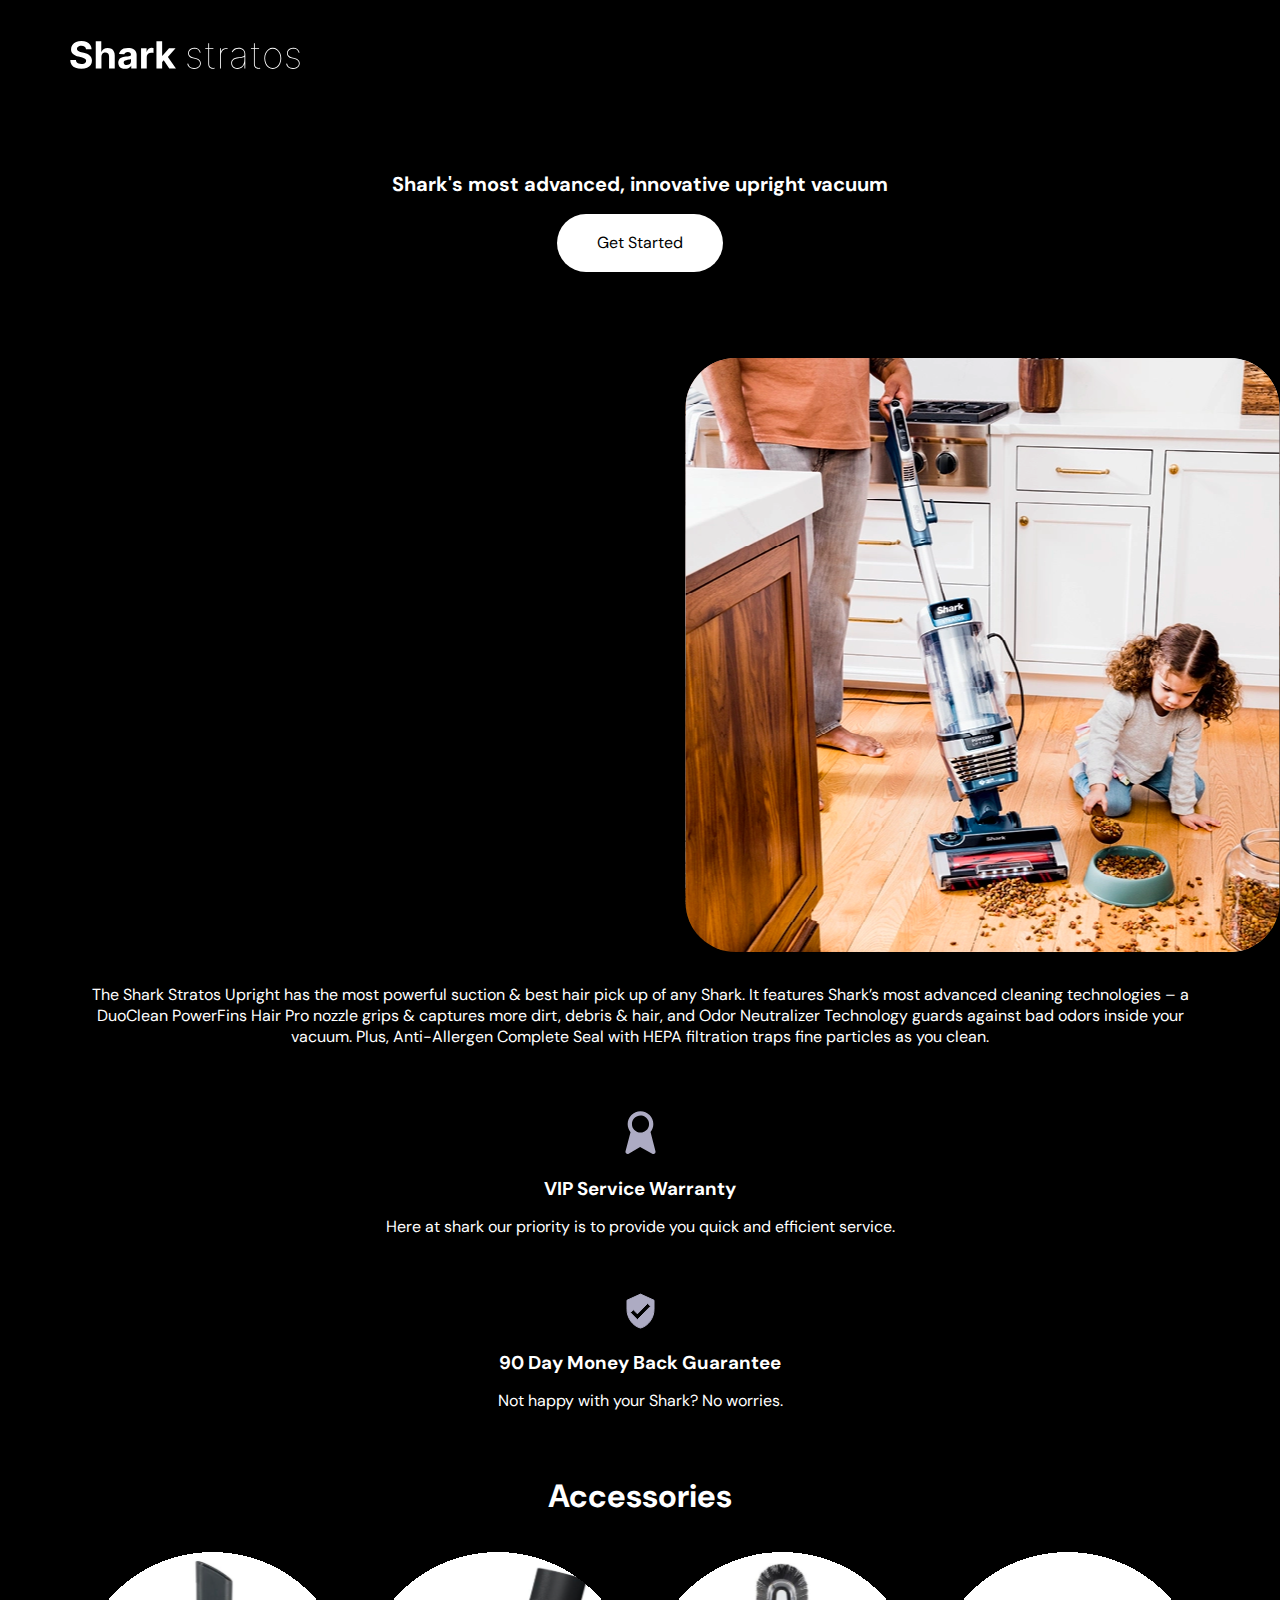
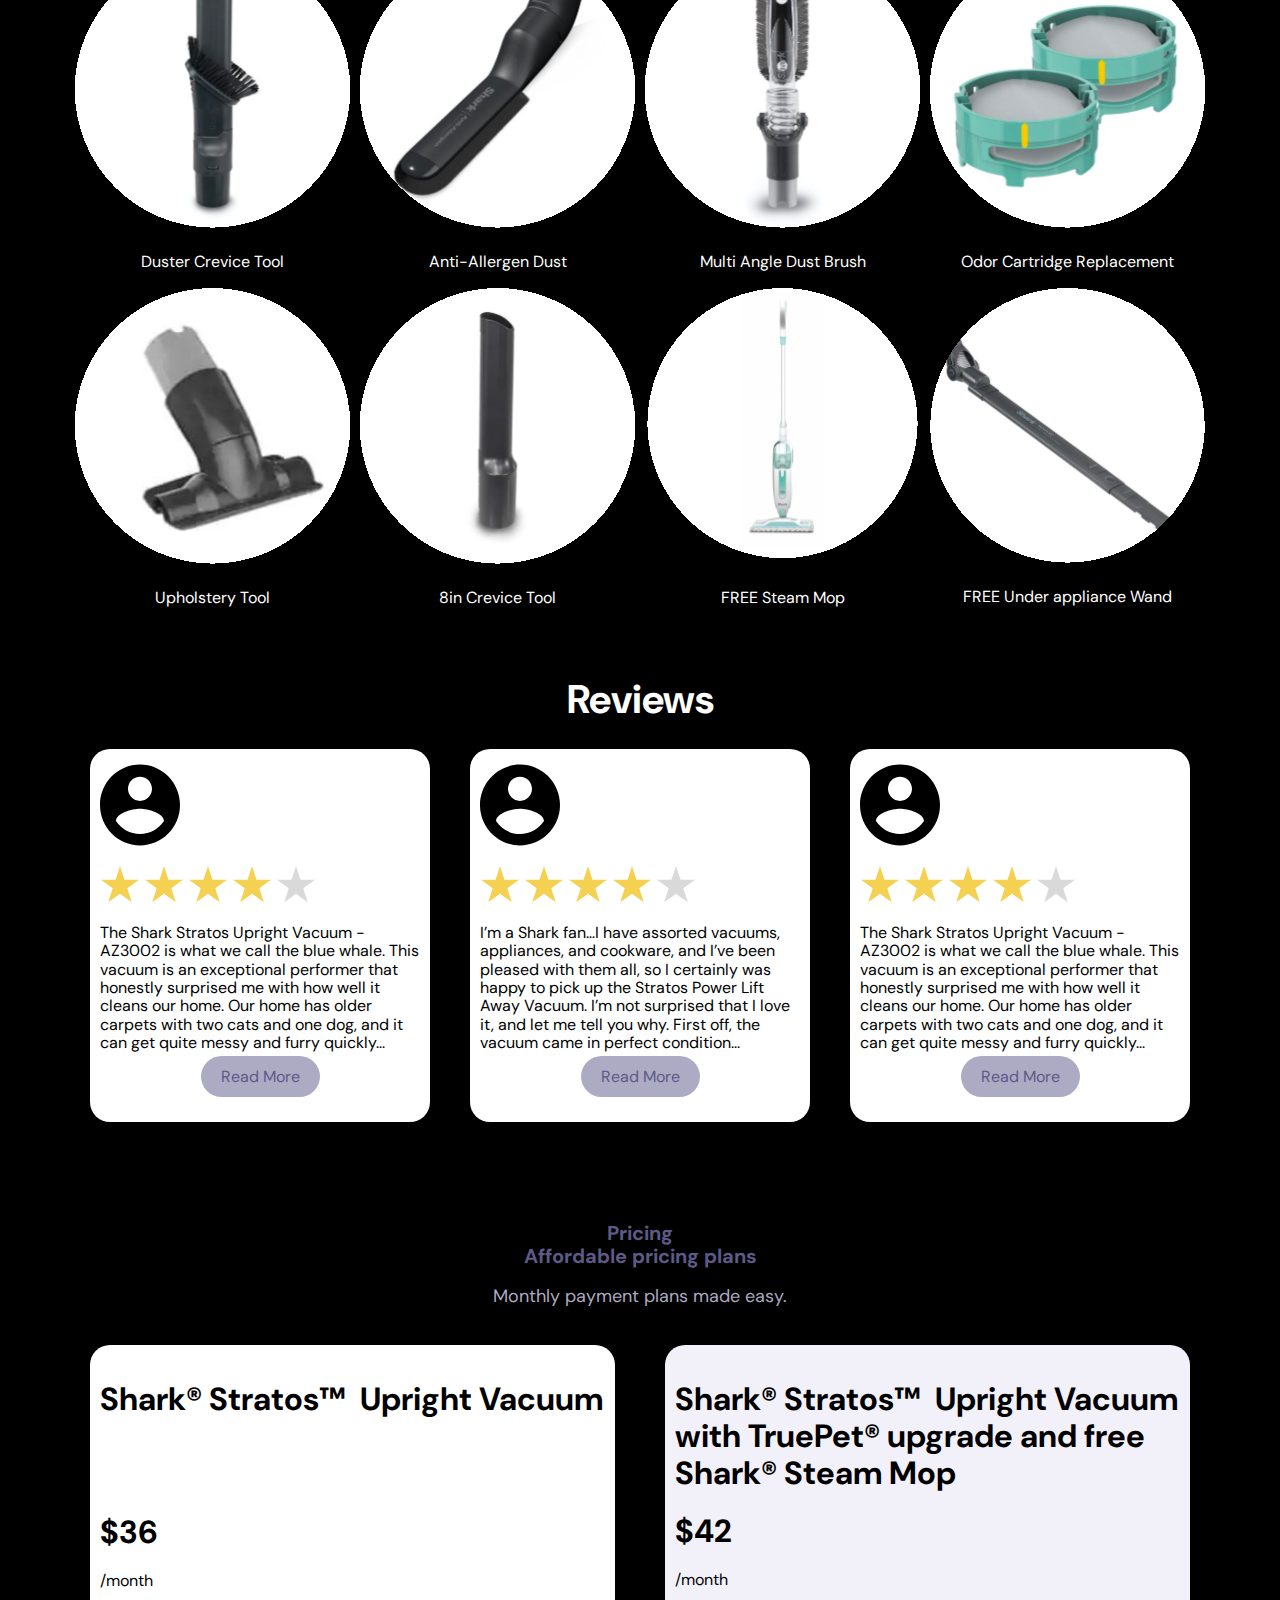
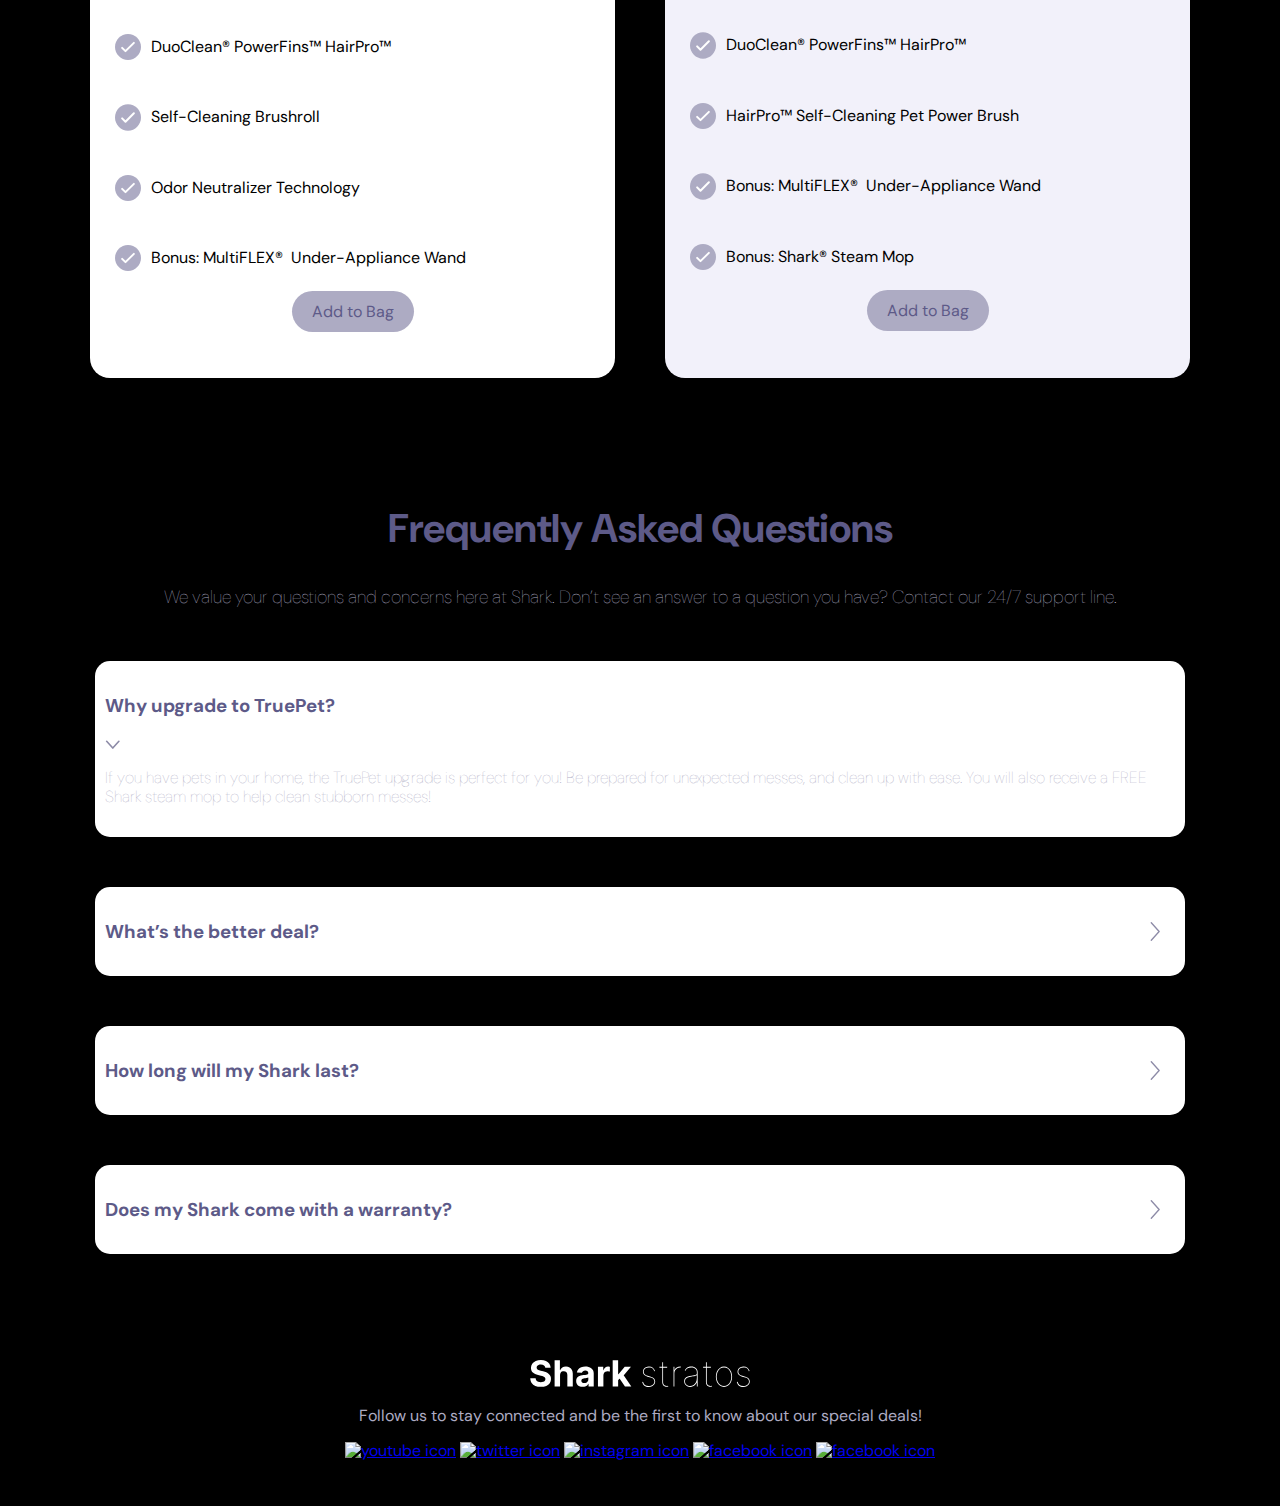
==== commit 34e8deb2: "updates" ====
--- a/deploy/index.html
+++ b/deploy/index.html
@@ -81,7 +81,10 @@
 
       <div class="container gif">
         <div class="content">
-          <img src="img/VIP.svg" alt="VIP Service Warranty">
+          <div class="image">
+            <img src="img/VIP.svg" alt="VIP Service Warranty">
+          </div>
+
           <h3>VIP Service Warranty</h3>
           <p>Here at shark our priority is to provide you quick and efficient service.</p>
         </div>
@@ -89,7 +92,10 @@
 
       <div class="container gif">
         <div class="content">
-          <img src="img/guarantee.svg" alt="90 day money back guarantee">
+          <div class="image">
+            <img src="img/guarantee.svg" alt="90 day money back guarantee">
+          </div>
+
           <h3>90 Day Money Back Guarantee</h3>
           <p>Not happy with your Shark? No worries.</p>
         </div>
@@ -205,8 +211,12 @@
                     it cleans our home. Our home has older carpets with two cats and one dog, and it 
                     can get quite messy and furry quickly...
                   </P>
+                </div>
+
+                <div class="center">
                   <a href="#">Read More</a>
                 </div>
+
               </div>
 
 
@@ -241,10 +251,16 @@
                   <P>I’m a Shark fan…I have assorted vacuums, appliances, and cookware, and I’ve been pleased 
                    with them all, so I certainly was happy to pick up the Stratos Power Lift Away Vacuum. I’m not surprised
                    that I love it, and let me tell you why. First off, the vacuum came in perfect condition...
-                  </P>
+                  </P>   
+                </div>
+
+                <div class="center">
                   <a href="#">Read More</a>
                 </div>
+
               </div>
+
+             
 
               <div class="container review-3">
                 <div>
@@ -277,14 +293,15 @@
                     exceptional performer that honestly surprised me with how well it cleans our home. Our home has 
                     older carpets with two cats and one dog, and it can get quite messy and furry quickly...
                   </P>
+                </div>
+
+                <div class="center">
                   <a href="#">Read More</a>
                 </div>
+
               </div>
               
-              <div>
-                <a href="#">Read more reviews <img src= "img/Arrow_Right.svg"></a>
-              </div> 
-
+             
             </div>
 
 
@@ -312,7 +329,7 @@
 
           <div class="container pricing-1">
             <div>
-              <h1>
+              <h1 class="spacing">
                 Shark® Stratos™   Upright Vacuum
               </h1>
@@ -351,7 +368,7 @@
             </div>
           </div>
 
-          <div class="container pricing-2">
+          <div class="container color pricing-2">
             <div>
               <h1>
                 Shark® Stratos™  @@ -417,7 +434,7 @@
 
           <div class="FAQ-grid">
 
-            <div class="container FAQ-1">
+            <div class="container-1 FAQ-1">
               <h3>
                 Why upgrade to TruePet?
               </h3>
@@ -457,9 +474,11 @@
     <!--Footer-->
 
     <footer class="footer">
-      
+
       <div class="footer-text">
-        <img src="img/logo_.svg" alt="logo"/>
+        <div class="image">
+          <img src="img/logo_.svg" alt="logo"/>
+        </div>
 
         <p>
           Follow us to stay connected and be the first to know about our special deals!
@@ -467,7 +486,7 @@
 
       </div>
 
-      <div>
+      <div class="follow">
         <ul>
           <li>
             <a href="#"><img src= "img/facebook.svg" alt="youtube icon">
--- a/deploy/css/styles.css
+++ b/deploy/css/styles.css
@@ -437,17 +437,29 @@
     Footer
 ============= */
 .footer {
+  padding: 50px 0 30px 0;
   background-color: #000;
 }
 .footer .footer-text p {
   font-size: 16;
   color: #ADABC3;
+  text-align: center;
+  justify-self: center;
+}
+.footer .footer-text .image {
+  text-align: center;
+}
+.footer .follow {
+  padding: 0px;
   text-align: center;
 }
 .footer li {
   list-style: none;
   padding-left: 0;
   display: inline-block;
+}
+.footer ul {
+  padding: 0px;
 }
 
 /* =============
@@ -478,6 +490,7 @@
     accessories
 ============= */
 .accessories {
+  padding: 20px 0 20px 0;
   background-color: black;
 }
 .accessories .type h1 {
@@ -611,6 +624,7 @@
    FAQ's
 ============= */
 .FAQ {
+  padding: 50px 0 30px 0;
   background-color: #000;
 }
 .FAQ .FAQ-title h1 {
@@ -659,13 +673,26 @@
     grid-template-columns: auto 1320px auto;
   }
 }
+.FAQ .FAQ-cards .FAQ-grid .container-1 {
+  gap: 10px;
+  display: block;
+  background-color: white;
+  border-radius: 15px;
+  padding: 15px 10px 15px 10px;
+  margin: 25px;
+}
 .FAQ .FAQ-cards .FAQ-grid .container {
   gap: 10px;
   display: block;
   background-color: white;
   border-radius: 15px;
-  padding: 15px 10px 35px 10px;
+  padding: 15px 10px 15px 10px;
   margin: 25px;
+  display: flex;
+  justify-content: space-between;
+}
+.FAQ .FAQ-cards .FAQ-grid .container img {
+  padding-right: 15px;
 }
 @media (min-width: 768px) {
   .FAQ .FAQ-cards .FAQ-grid {
@@ -712,6 +739,13 @@
 .gif {
   background-color: black;
 }
+.gif .content {
+  padding: 10px;
+}
+.gif .content .image {
+  text-align: center;
+  padding-top: 20px;
+}
 .gif h3 {
   text-align: center;
   color: #fff;
@@ -719,6 +753,9 @@
 .gif p {
   text-align: center;
   color: #fff;
+}
+.gif center {
+  text-align: center;
 }
 
 /* =============
@@ -726,6 +763,8 @@
 ============= */
 .pricing {
   background-color: black;
+  padding: 50px 0 30px 0;
+  margin: 0px;
 }
 @media (min-width: 768px) {
   .pricing .pricing-cards {
@@ -759,6 +798,8 @@
 @media (min-width: 768px) {
   .pricing .pricing-cards .pricing-grid {
     grid-area: pricing;
+    display: grid;
+    grid-template-columns: 1fr 1fr;
   }
 }
 @media (min-width: 992px) {
@@ -768,13 +809,22 @@
   }
 }
 .pricing .pricing-cards .pricing-grid li {
-  background-color: #fff;
   list-style: none;
   padding-left: 0;
+  display: flex;
+  padding: 10px;
+}
+.pricing .pricing-cards .pricing-grid li img {
+  padding-right: 10px;
 }
 .pricing .pricing-cards .pricing-grid ul {
   list-style: none;
   padding-left: 0;
+  padding: 5px;
+}
+.pricing .pricing-cards .pricing-grid ul div {
+  padding: 10px 0 0 0;
+  text-align: center;
 }
 .pricing .pricing-cards .pricing-grid a {
   color: #5D5A88;
@@ -784,6 +834,13 @@
   text-align: center;
   border-radius: 40px;
   justify-content: center;
+  border: 15px;
+}
+.pricing .pricing-cards .pricing-grid .color {
+  background-color: #F2F1FA;
+}
+.pricing .pricing-cards .pricing-grid .spacing {
+  padding: 0 0 75px 0;
 }
 @media (min-width: 768px) {
   .pricing .pricing-cards .pricing-grid.pricing-1 {
@@ -796,6 +853,7 @@
   }
 }
 .pricing .type h2 {
+  margin: 0;
   font-size: 20px;
   color: #5D5A88;
   text-align: center;
@@ -812,19 +870,30 @@
 .reviews {
   background-color: black;
   display: block;
-}
-@media (min-width: 768px) {
+  padding: 20px 0 20px 0;
+  margin: 0;
+  gap: 0px;
+}
+@media (min-width: 576px) {
   .reviews {
     margin: 0px;
   }
 }
-@media (min-width: 1200px) {
+@media (min-width: 768px) {
   .reviews {
-    margin: 50px 0 60px 0;
-  }
+    margin: 0px;
+  }
+}
+@media (min-width: 1200px) {
+  .reviews {
+    margin: 0px;
+  }
+}
+.reviews .center {
+  text-align: center;
 }
 .reviews .reviews-title h1 {
-  background-color: #000;
+  margin: 0;
   font-size: 20px;
   font-weight: bold;
   line-height: 1;
@@ -848,7 +917,6 @@
 }
 @media (min-width: 768px) {
   .reviews .review-cards {
-    gap: 10px;
     display: grid;
     grid-template-columns: 15px auto 15px;
     grid-template-areas: ". review .";
@@ -857,15 +925,14 @@
 @media (min-width: 1200px) {
   .reviews .review-cards {
     grid-template-columns: auto 1140px auto;
+    margin: 0px;
   }
 }
 @media (min-width: 1400px) {
   .reviews .review-cards {
     grid-template-columns: auto 1320px auto;
-  }
-}
-.reviews .review-cards .review-grid {
-  gap: 10px;
+    margin: 0px;
+  }
 }
 .reviews .review-cards .review-grid .container {
   gap: 10px;
@@ -873,7 +940,7 @@
   background-color: white;
   border-radius: 20px;
   padding: 15px 10px 35px 10px;
-  margin: 20px;
+  margin: 30px 20px 30px 20px;
 }
 @media (min-width: 768px) {
   .reviews .review-cards .review-grid {
@@ -903,7 +970,7 @@
   text-decoration: none;
   text-align: center;
   border-radius: 40px;
-  margin: 10px 65px 10px 65px;
+  margin: 10px 15px 10px 15px;
 }
 @media (min-width: 768px) {
   .reviews .review-cards .review-grid.review-1 {
@@ -938,6 +1005,11 @@
     grid-area: g1;
   }
 }
+@media (min-width: 1200px) {
+  .hero-photos ul li.image-2 {
+    grid-area: g2;
+  }
+}
 .hero-photos .content p {
   font-weight: 400;
   font-size: 16px;
@@ -968,6 +1040,9 @@
   color: #fff;
   padding: 0 5px 0 5px;
 }
+.thankyou .dots {
+  display: flex;
+}
 
 /* =============
    order number
@@ -985,6 +1060,10 @@
 /* =============
    order progress
 ============= */
+.color {
+  background-color: #000;
+}
+
 .order-progress {
   background-color: #000;
   display: block;
@@ -1003,7 +1082,7 @@
   .order-progress .order-cards {
     gap: 10px;
     display: grid;
-    grid-template-columns: 15px auto 15px;
+    grid-template-columns: auto 100 auto;
     grid-template-areas: ". order .";
   }
 }
@@ -1029,7 +1108,7 @@
 @media (min-width: 992px) {
   .order-progress .order-cards .order-grid {
     display: grid;
-    grid-template-columns: 1fr 1fr 1fr;
+    grid-template-columns: auto 150px auto;
   }
 }
 .order-progress .order-cards .order-grid .center {
@@ -1047,6 +1126,9 @@
 .order-progress .order-cards .order-grid ul {
   list-style: none;
   padding-left: 0;
+  padding-top: 100;
+  display: flex;
+  justify-content: center;
 }
 .order-progress .order-cards .order-grid li {
   list-style: none;
@@ -1059,6 +1141,14 @@
     grid-area: a1;
   }
 }
+@media (min-width: 576px) {
+  .order-progress .order-cards .order-grid .dots ul {
+    list-style: none;
+    padding-left: 0;
+    padding-top: 100;
+    justify-content: center;
+  }
+}
 @media (min-width: 768px) {
   .order-progress .order-cards .order-grid.dots {
     grid-area: a2;
@@ -1069,3 +1159,92 @@
     grid-area: a3;
   }
 }
+
+/* =============
+    order total
+============= */
+@media (min-width: 768px) {
+  .total .total-card {
+    gap: 10px;
+    display: grid;
+    grid-template-columns: 15px auto 15px;
+    grid-template-areas: ". total .";
+  }
+}
+@media (min-width: 1200px) {
+  .total .total-card {
+    grid-template-columns: auto 1140px auto;
+  }
+}
+@media (min-width: 1400px) {
+  .total .total-card {
+    grid-template-columns: auto 1320px auto;
+  }
+}
+.total .total-card .total-grid .content {
+  display: grid;
+  grid-template-columns: 1fr 1fr;
+  text-align: left;
+}
+@media (min-width: 768px) {
+  .total .total-card .total-grid {
+    grid-area: FAQ;
+  }
+}
+@media (min-width: 992px) {
+  .total .total-card .total-grid {
+    display: grid;
+    grid-template-columns: 1fr 1fr;
+  }
+}
+@media (min-width: 768px) {
+  .total .total-card .total-grid.total-1 {
+    grid-area: a1;
+  }
+}
+.total .container {
+  gap: 10px;
+  display: block;
+  background-color: white;
+  border-radius: 15px;
+  padding: 15px 10px 15px 10px;
+  margin: 25px;
+  display: flex;
+  justify-content: space-between;
+}
+
+/* =============
+    Typography
+============= */
+body {
+  font-family: "DM Sans", sans-serif;
+}
+
+/* =============
+    gift cards, coupons
+============= */
+.gift-cards .container {
+  gap: 10px;
+  display: block;
+  background-color: white;
+  border-radius: 15px;
+  padding: 15px 10px 15px 10px;
+  margin: 25px;
+  display: flex;
+  justify-content: space-between;
+  display: flex;
+}
+
+/* =============
+    Typography
+============= */
+body {
+  font-family: "DM Sans", sans-serif;
+}
+
+/* =============
+    Typography
+============= */
+body {
+  font-family: "DM Sans", sans-serif;
+}
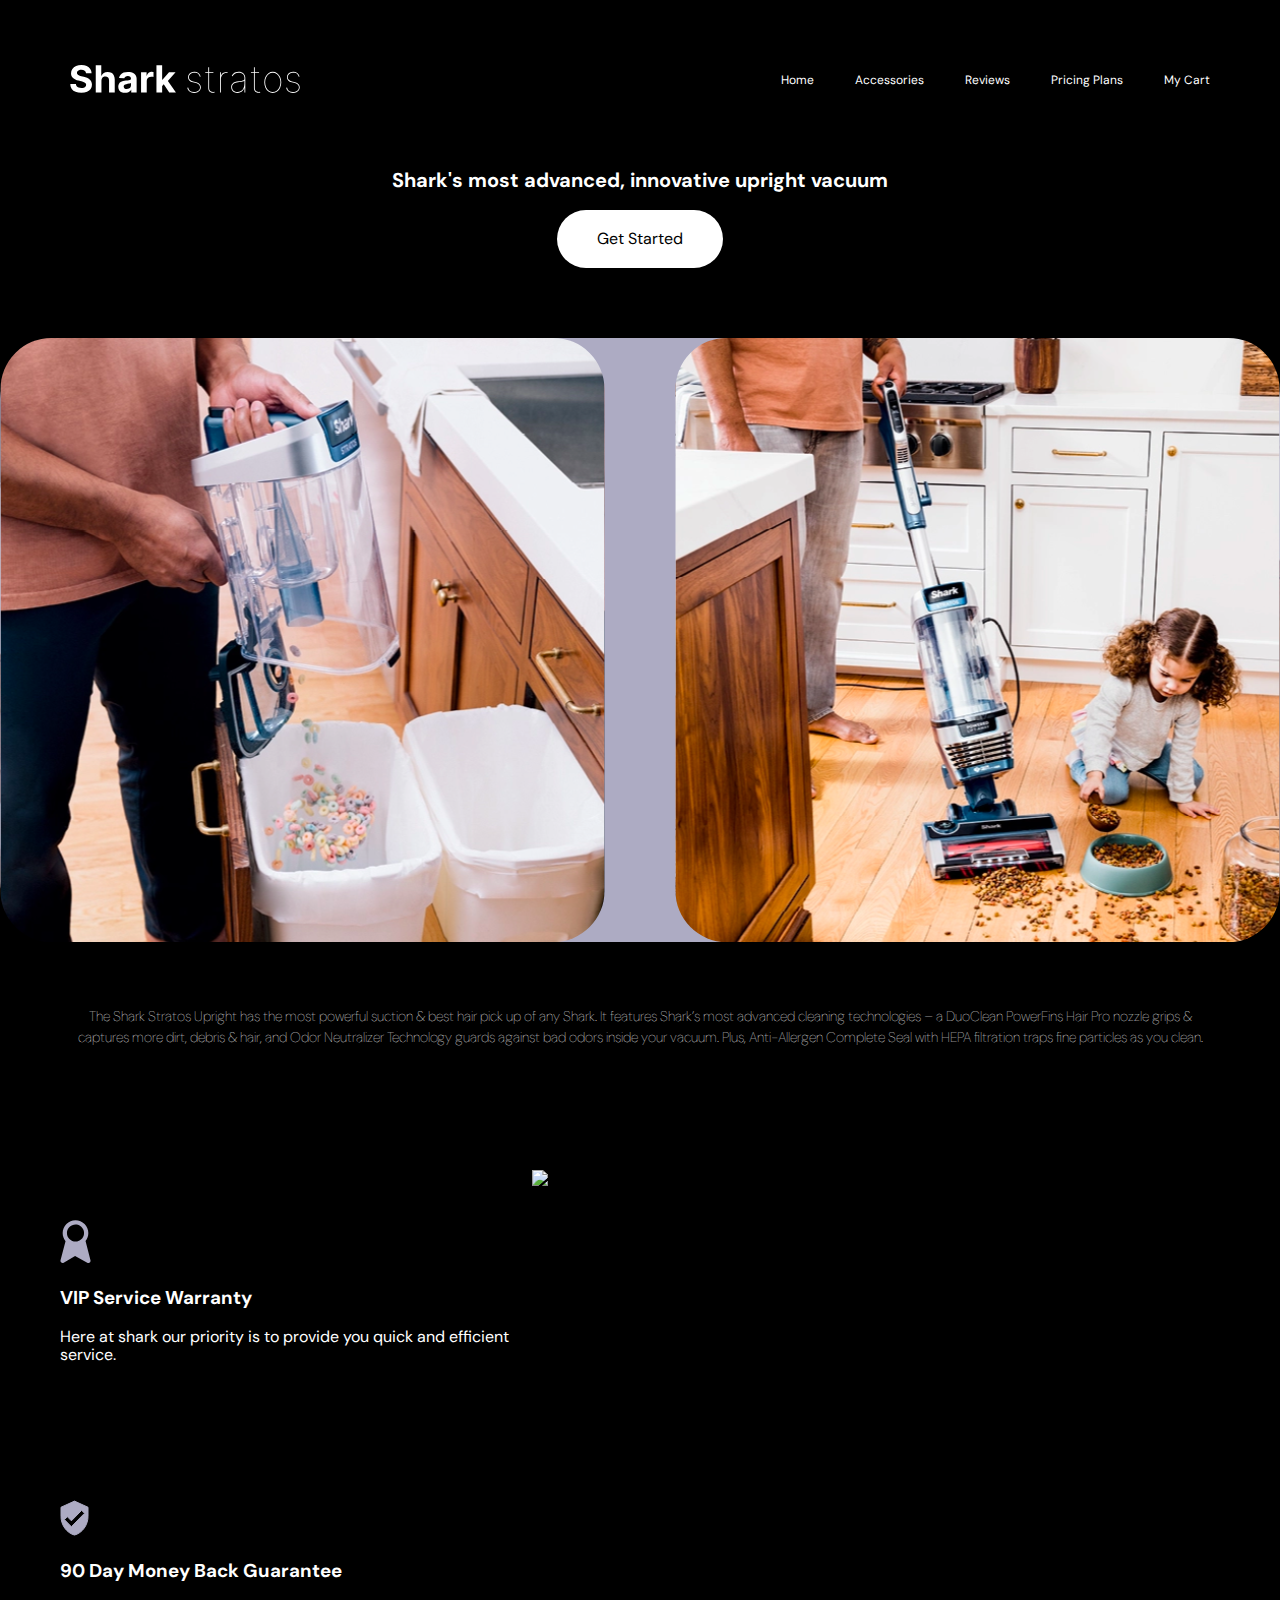
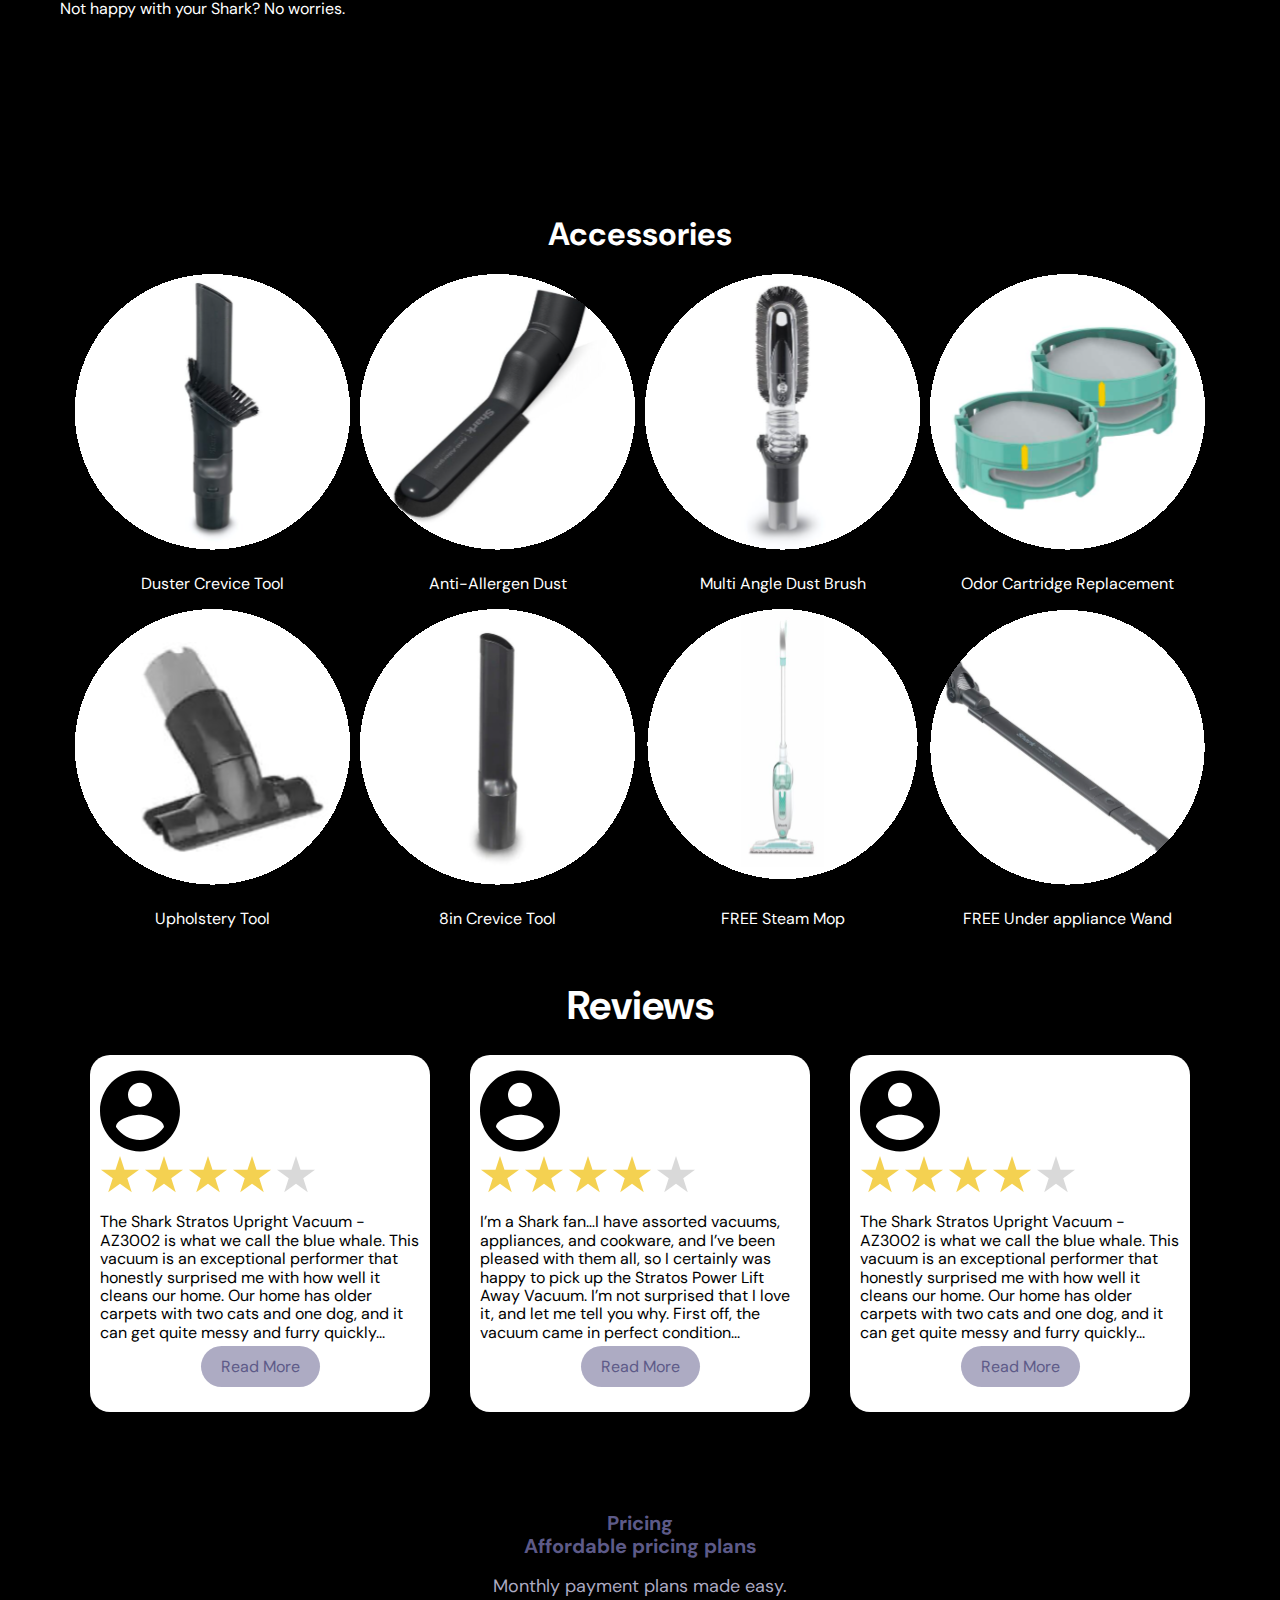
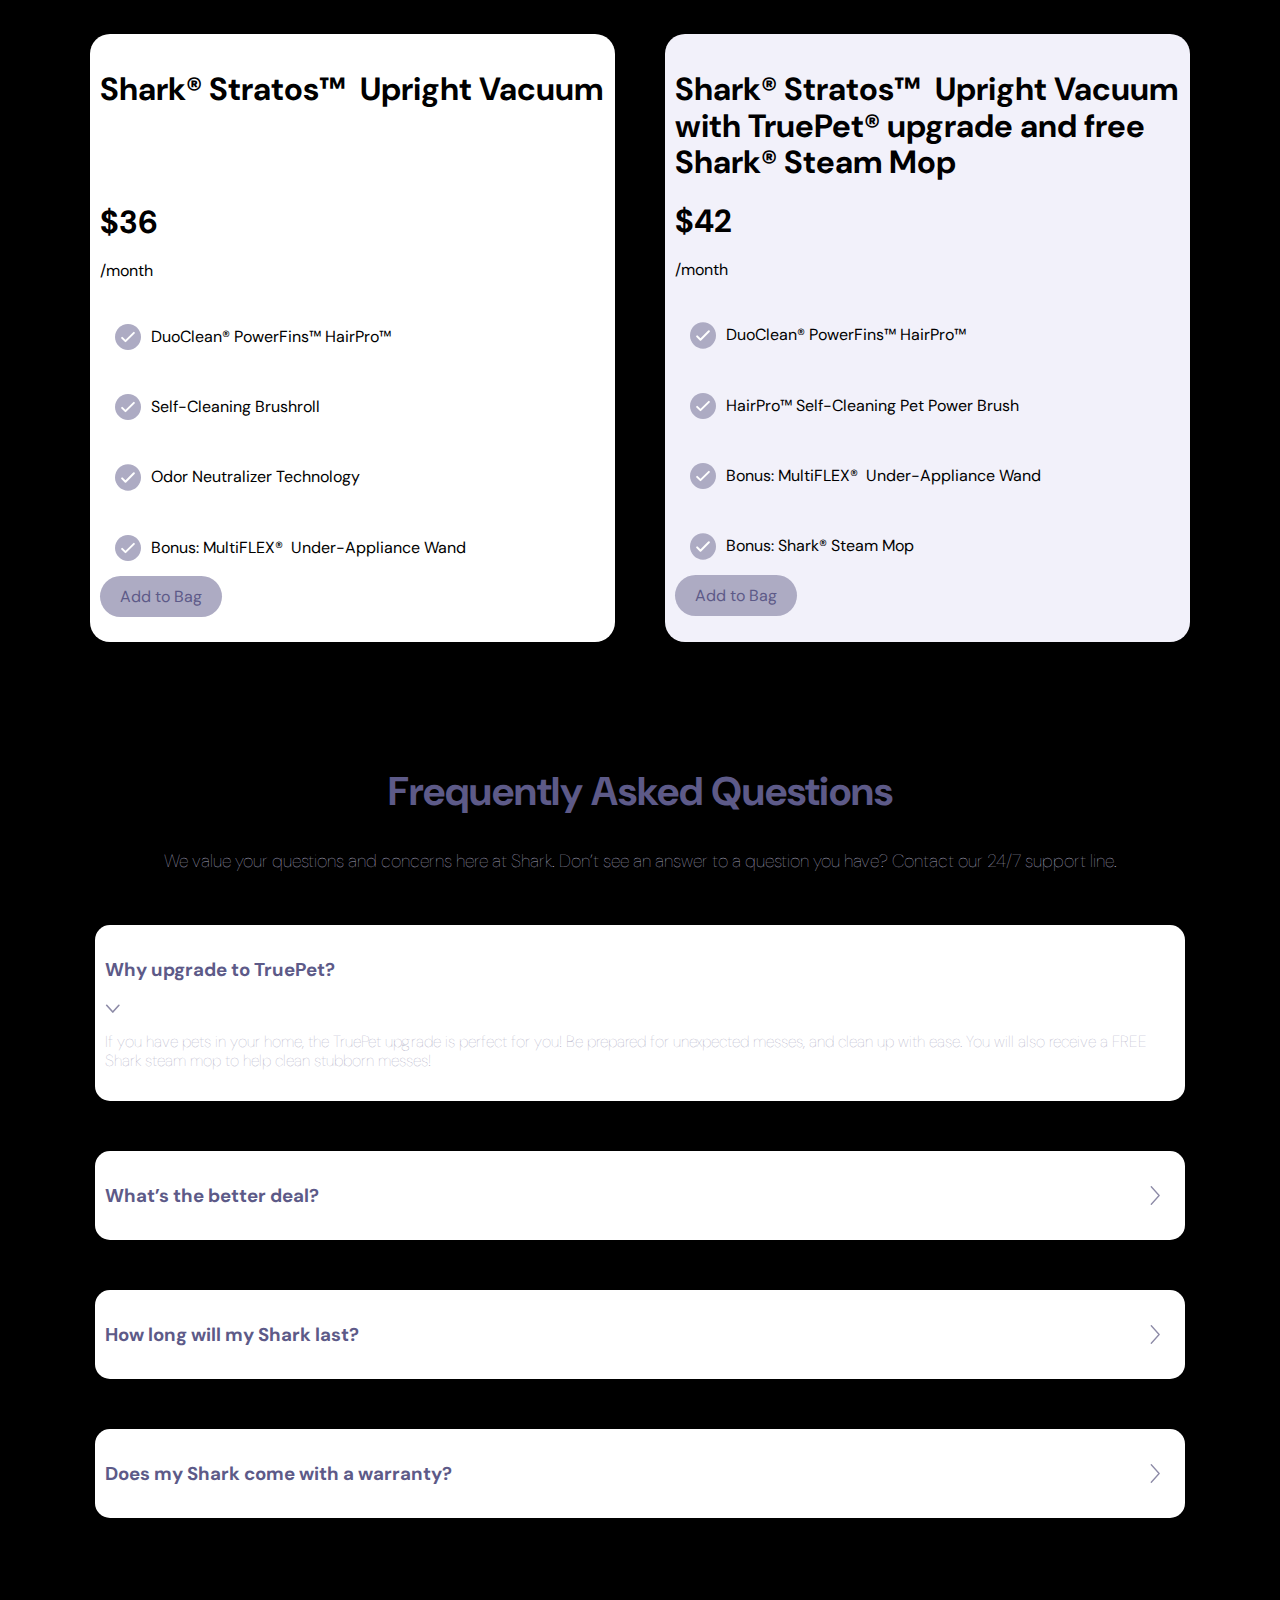
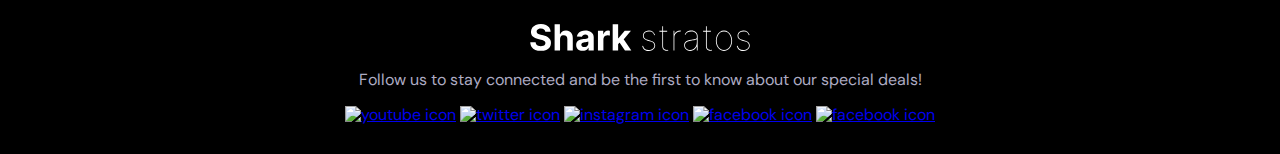
==== commit 6512b611: "Final" ====
--- a/deploy/index.html
+++ b/deploy/index.html
@@ -24,7 +24,31 @@
           <img src="img/logo_.svg" alt="logo"/>
           
         </div>
-     </div>
+
+        <!--burger nav-->
+        <div class="burger-container">
+          <button id="burger-btn">
+              <img class= "fa-solid fa-bars" src="img/burger.svg" alt="burger icon">
+          </button>
+        </div>
+
+        <!--desktop nav-->
+        <nav id="main-menu">
+          <div class="hide-for-lg">
+              <button id="close-btn">
+                  <img class="img fa-solid fa-bars" src="img/expandless.svg" alt="close tab">
+              </button> 
+          </div>
+
+          <ul>
+              <li><a href="#">Home</a></li>
+              <li><a href="#">Accessories</a></li>
+              <li><a href="#">Reviews</a></li>
+              <li><a href="#">Pricing Plans</a></li>
+              <li><a href="html/checkout.html">My Cart</a></li>
+          </ul>
+        </nav>
+      </div>
     </header>
 
     <!--Hero-->
@@ -35,12 +59,12 @@
           
         <p>Shark's most advanced, innovative upright vacuum</p>
           <div class="Get-Started-Button">
-          <div>
-            <button>
-              Get Started
-            </button>
-          </div>
-                
+            <div>
+              <button>
+                Get Started
+              </button>
+            </div>
+           </div>     
       </div>
        
       
@@ -75,7 +99,7 @@
 
     <!--GIF-->
 
-    <section>
+    <section class="md-container">
 
       
 
@@ -99,6 +123,17 @@
           <h3>90 Day Money Back Guarantee</h3>
           <p>Not happy with your Shark? No worries.</p>
         </div>
+      </div>
+
+      <div class= "container gif vid">
+        <div class="content">
+
+          <div class="shark-gif">
+            <img class="large-images" src="img/shark.gif" alt="shark stratos gif">
+          </div>
+
+        </div>
+
       </div>
 
 
@@ -361,10 +396,11 @@
 Under-Appliance Wand</p>
                 </li>
 
-                <div>
-                  <a href="#">Add to Bag</a>
-                </div>  
               </ul>
+
+              <div>
+                <a href="#">Add to Bag</a>
+              </div>  
             </div>
           </div>
 
@@ -403,11 +439,12 @@
                   <img src="img/purple_check.svg" alt="purple check mark">
                   <p>Bonus: Shark® Steam Mop</p>
                 </li>
-
-                <div>
-                  <a href="#">Add to Bag</a>
-                </div>  
+  
               </ul>
+
+              <div>
+                <a href="#">Add to Bag</a>
+              </div>
             </div>
           </div>
         </div>
--- a/deploy/css/styles.css
+++ b/deploy/css/styles.css
@@ -355,6 +355,53 @@
   padding-bottom: 18px;
 }
 
+.place-order-button {
+  text-align: center;
+  background-color: #000;
+  padding-bottom: 20px;
+}
+@media (min-width: 768px) {
+  .place-order-button {
+    padding-top: 150px;
+  }
+}
+.place-order-button a {
+  border-radius: 30px;
+  background-color: #5D5A88;
+  border: none;
+  padding: 10px 40px;
+  color: #fff;
+  text-decoration: none;
+}
+
+.color {
+  background-color: black;
+}
+
+.border-bottom {
+  border-bottom: 1px solid #959498;
+  padding: 0px;
+  margin-bottom: 10px;
+}
+
+.show-menu {
+  display: block !important;
+}
+
+@media (min-width: 992px) {
+  .hide-for-lg {
+    display: none;
+  }
+}
+
+ul {
+  margin: 0;
+  padding: 0;
+}
+ul li {
+  list-style: none;
+}
+
 /* =============
     Typography
 ============= */
@@ -386,6 +433,102 @@
 /* =============
     Navigation
 ============= */
+nav {
+  display: none;
+  background-color: #000;
+  height: 100vh;
+  padding: 16px;
+  position: absolute;
+  right: 0;
+  top: 0;
+  width: 50vw;
+  color: #fff;
+}
+@media (min-width: 992px) {
+  nav {
+    background-color: #000;
+    display: block;
+    height: 100%;
+    padding: 0;
+    position: relative;
+    width: 100%;
+    color: #fff;
+  }
+}
+nav div {
+  display: flex;
+  justify-content: flex-end;
+}
+nav div button {
+  background-color: transparent;
+  border: none;
+  color: #fff;
+}
+nav div button .img {
+  width: 20px;
+}
+nav div button:hover {
+  cursor: pointer;
+}
+nav img {
+  width: 20px;
+}
+nav ul {
+  height: 100%;
+  padding-top: 20%;
+}
+nav ul .color {
+  color: #fff;
+}
+@media (min-width: 992px) {
+  nav ul {
+    align-items: center;
+    display: flex;
+    justify-content: flex-end;
+    padding-top: 0;
+    color: #fff;
+  }
+}
+nav ul li {
+  display: flex;
+  justify-content: flex-end;
+  margin-bottom: 24px;
+  text-align: right;
+}
+@media (min-width: 992px) {
+  nav ul li {
+    border-left: 1px solid #000;
+    margin-bottom: 0;
+    margin-left: 16px;
+    padding-left: 24px;
+    color: #fff;
+  }
+}
+nav ul li a:link,
+nav ul li a:visited {
+  color: white;
+  font-size: 20px;
+  font-weight: 300;
+  text-decoration: none;
+  transition: 0.25s;
+}
+@media (min-width: 992px) {
+  nav ul li a:link,
+  nav ul li a:visited {
+    color: #fff;
+    font-size: 12px;
+    font-weight: 400;
+  }
+}
+nav ul li a:link:hover, nav ul li a:link:active,
+nav ul li a:visited:hover,
+nav ul li a:visited:active {
+  color: #7d7d7d;
+}
+nav ul li:first-child {
+  border: none;
+}
+
 /* =============
     Header
 ============= */
@@ -400,7 +543,7 @@
   color: white;
 }
 header .content div {
-  margin: 20px 0 20px 0px;
+  margin: 0px;
 }
 @media (min-width: 768px) {
   header .content div {
@@ -408,7 +551,7 @@
   }
 }
 header .content img {
-  width: 125px;
+  width: 120px;
   padding-right: 0.5ren;
 }
 @media (min-width: 992px) {
@@ -431,6 +574,65 @@
   header .content h1 {
     font-size: 36px;
   }
+}
+
+.content-1 {
+  display: grid;
+  grid-template-columns: 1fr;
+  padding: 0px;
+  margin: 0px;
+  background-color: black;
+}
+.content-1 p {
+  color: #959498;
+  font-size: 9px;
+  padding: 10px 10px 10px 30px;
+  font-weight: lighter;
+  margin: 0px;
+}
+
+header.container {
+  padding: 24px 0;
+  position: fixed;
+  width: 100%;
+  background-color: black;
+}
+header.container .content {
+  display: grid;
+  grid-template-columns: 50% auto;
+  grid-template-areas: "logo burger";
+}
+@media (min-width: 992px) {
+  header.container .content {
+    grid-template-areas: "logo nav";
+  }
+}
+header.container .content .logo {
+  color: #000;
+  font-size: 40px;
+}
+header.container .content .burger-container {
+  display: flex;
+  justify-content: flex-end;
+  align-items: center;
+  color: #fff;
+}
+header.container .content .burger-container img {
+  width: 20px;
+}
+@media (min-width: 992px) {
+  header.container .content .burger-container {
+    display: none;
+  }
+}
+header.container .content .burger-container button {
+  border: none;
+  background-color: transparent;
+  font-size: 20px;
+  color: #fff;
+}
+header.container .content .burger-container button:hover {
+  cursor: pointer;
 }
 
 /* =============
@@ -468,6 +670,12 @@
 .hero {
   padding: 40px;
   background-color: #000;
+  padding-top: 100px;
+}
+@media (min-width: 768px) {
+  .hero {
+    padding-top: 150px;
+  }
 }
 .hero p {
   font-size: 20px;
@@ -736,26 +944,120 @@
 /* =============
    GIF
 ============= */
-.gif {
+.md-container {
   background-color: black;
-}
-.gif .content {
+  padding-top: 80px;
+  padding-bottom: 80px;
+}
+@media (min-width: 768px) {
+  .md-container {
+    padding-left: 50px;
+    padding-right: 50px;
+    display: grid;
+    grid-template-columns: 40% auto;
+    grid-template-areas: "VIP vid" "VIP vid" "guarantee vid" "guarantee vid" ". .";
+  }
+  .md-container .VIP {
+    grid-area: VIP;
+  }
+  .md-container .guarantee {
+    grid-area: guarantee;
+  }
+  .md-container .vid {
+    grid-area: vid;
+  }
+}
+@media (min-width: 1400px) {
+  .md-container {
+    padding-left: 50px;
+    padding-right: 50px;
+    display: grid;
+    grid-template-columns: 40% auto;
+    grid-template-areas: "VIP vid" "guarantee vid";
+  }
+  .md-container .VIP {
+    grid-area: VIP;
+  }
+  .md-container .guarantee {
+    grid-area: guarantee;
+  }
+  .md-container .vid {
+    grid-area: vid;
+  }
+}
+.md-container .gif {
+  background-color: black;
+}
+@media (min-width: 992px) {
+  .md-container .gif {
+    display: block;
+  }
+}
+.md-container .gif .content {
   padding: 10px;
 }
-.gif .content .image {
-  text-align: center;
-  padding-top: 20px;
-}
-.gif h3 {
+@media (min-width: 1200px) {
+  .md-container .gif .content {
+    display: block;
+  }
+}
+.md-container .gif .content .image {
+  text-align: center;
+  padding-top: 50px;
+}
+.md-container .gif h3 {
   text-align: center;
   color: #fff;
 }
-.gif p {
+.md-container .gif p {
   text-align: center;
   color: #fff;
-}
-.gif center {
-  text-align: center;
+  padding-bottom: 50px;
+}
+.md-container .gif center {
+  text-align: center;
+}
+@media (min-width: 768px) {
+  .md-container .gif .content {
+    padding: 10px;
+  }
+  .md-container .gif .content .image {
+    text-align: left;
+    padding-top: 50px;
+  }
+  .md-container .gif h3 {
+    text-align: left;
+    color: #fff;
+  }
+  .md-container .gif p {
+    text-align: left;
+    color: #fff;
+    padding-bottom: 50px;
+  }
+}
+.md-container .gif .shark-gif {
+  background-color: #000;
+  border: 5px;
+  border-color: #ADABC3;
+  padding-top: 100px;
+  display: grid;
+  margin: 0px;
+}
+@media (min-width: 768px) {
+  .md-container .gif .shark-gif {
+    padding-top: 200px;
+  }
+}
+@media (min-width: 992px) {
+  .md-container .gif .shark-gif {
+    display: block;
+    padding-top: 100px;
+  }
+}
+@media (min-width: 1200px) {
+  .md-container .gif .shark-gif {
+    padding-top: 0px;
+  }
 }
 
 /* =============
@@ -1000,21 +1302,19 @@
   display: grid;
   grid-template-columns: 1fr 1fr;
 }
-@media (min-width: 1200px) {
-  .hero-photos ul li.image-1 {
-    grid-area: g1;
-  }
-}
-@media (min-width: 1200px) {
-  .hero-photos ul li.image-2 {
-    grid-area: g2;
+@media (min-width: 768px) {
+  .hero-photos ul {
+    border-radius: 10%;
+    gap: 70px;
+    background-color: #ADABC3;
   }
 }
 .hero-photos .content p {
-  font-weight: 400;
-  font-size: 16px;
+  font-weight: lighter;
+  font-size: 14px;
   line-height: 21px;
   text-align: center;
+  padding-top: 50px;
   color: #FFFFFF;
 }
 
@@ -1024,24 +1324,26 @@
 ============= */
 .thankyou {
   background-color: black;
+  padding-top: 75px;
+}
+@media (min-width: 768px) {
+  .thankyou {
+    padding-top: 150px;
+  }
 }
 .thankyou .content h2 {
   font-size: 40px;
-  font-weight: 700;
+  font-weight: 500;
   text-align: center;
   color: #fff;
-  padding: 0px;
 }
 .thankyou .content p {
-  font-size: 20px;
+  font-size: 15px;
   font-weight: 100;
-  line-height: 1;
-  text-align: center;
-  color: #fff;
+  line-height: 28.64px;
+  text-align: center;
+  color: #ADABC3;
   padding: 0 5px 0 5px;
-}
-.thankyou .dots {
-  display: flex;
 }
 
 /* =============
@@ -1052,8 +1354,8 @@
 }
 .order-number .content p {
   color: #959498;
-  font-size: 22px;
-  line-height: 29px;
+  font-size: 20px;
+  line-height: 28.64px;
   text-align: center;
 }
 
@@ -1123,12 +1425,34 @@
   font-size: 22px;
   color: #ADABC3;
 }
+@media (min-width: 992px) {
+  .order-progress .order-cards .order-grid .dots-container {
+    display: flex;
+  }
+}
 .order-progress .order-cards .order-grid ul {
   list-style: none;
   padding-left: 0;
   padding-top: 100;
-  display: flex;
-  justify-content: center;
+  text-align: center;
+  padding: 25px;
+}
+@media (min-width: 992px) {
+  .order-progress .order-cards .order-grid ul {
+    display: flex;
+    justify-content: center;
+  }
+}
+.order-progress .order-cards .order-grid ul li {
+  padding: 10px;
+}
+.order-progress .order-cards .order-grid ul li img {
+  width: 12px;
+}
+@media (min-width: 992px) {
+  .order-progress .order-cards .order-grid ul li img {
+    width: 100%;
+  }
 }
 .order-progress .order-cards .order-grid li {
   list-style: none;
@@ -1142,7 +1466,7 @@
   }
 }
 @media (min-width: 576px) {
-  .order-progress .order-cards .order-grid .dots ul {
+  .order-progress .order-cards .order-grid .small ul {
     list-style: none;
     padding-left: 0;
     padding-top: 100;
@@ -1163,11 +1487,28 @@
 /* =============
     order total
 ============= */
+.total {
+  background-color: black;
+  display: grid;
+  grid-template-columns: 5px auto 5px;
+  grid-template-areas: ". content .";
+  padding: 20px 5px 20px 5px;
+  padding-top: 75px;
+}
+@media (min-width: 768px) {
+  .total {
+    padding-top: 150px;
+  }
+}
+.total .total-card {
+  background-color: white;
+  border-radius: 8px;
+  padding: 5px 10px 5px 10px;
+  line-height: 0.5;
+}
 @media (min-width: 768px) {
   .total .total-card {
     gap: 10px;
-    display: grid;
-    grid-template-columns: 15px auto 15px;
     grid-template-areas: ". total .";
   }
 }
@@ -1181,70 +1522,313 @@
     grid-template-columns: auto 1320px auto;
   }
 }
-.total .total-card .total-grid .content {
+.total .total-card .total-grid {
+  display: grid;
+  grid-template-columns: 1fr;
+}
+.total .total-card .total-grid .total-grid-row {
   display: grid;
   grid-template-columns: 1fr 1fr;
-  text-align: left;
-}
-@media (min-width: 768px) {
-  .total .total-card .total-grid {
-    grid-area: FAQ;
-  }
-}
-@media (min-width: 992px) {
-  .total .total-card .total-grid {
+}
+.total .total-card .total-grid .total-grid-row h1 {
+  font-size: 15px;
+  margin-top: 15px;
+  color: #4F4F4F;
+}
+.total .total-card .total-grid .total-grid-row .price {
+  text-align: right;
+  color: #4F4F4F;
+}
+.total .total-card .total-grid .total-grid-row p {
+  font-size: 10px;
+  color: #959498;
+}
+.total .total-card .total-grid .total-grid-row .p-color {
+  color: #4F4F4F;
+  font-size: 15px;
+  padding: 0px;
+}
+
+@media (min-width: 768px) {
+  .desktop-container {
     display: grid;
-    grid-template-columns: 1fr 1fr;
-  }
-}
-@media (min-width: 768px) {
-  .total .total-card .total-grid.total-1 {
-    grid-area: a1;
-  }
-}
-.total .container {
-  gap: 10px;
-  display: block;
+    grid-template-columns: 70% 30%;
+    grid-template-areas: "total button" "payment ." "address ." "shipment ." "giftcard .";
+  }
+  .desktop-container .total {
+    grid-area: total;
+  }
+  .desktop-container .payment {
+    grid-area: payment;
+  }
+  .desktop-container .address {
+    grid-area: address;
+  }
+  .desktop-container .shipment {
+    grid-area: shipment;
+  }
+  .desktop-container .gift-card {
+    grid-area: giftcard;
+  }
+  .desktop-container .button {
+    grid-area: button;
+  }
+}
+
+/* =============
+    shipping address
+============= */
+.shipping {
+  background-color: black;
+  display: grid;
+  grid-template-columns: 5px auto 5px;
+  grid-template-areas: ". content .";
+  padding: 0px 5px 20px 5px;
+}
+.shipping .shipping-card {
   background-color: white;
-  border-radius: 15px;
-  padding: 15px 10px 15px 10px;
-  margin: 25px;
+  border-radius: 8px;
+  padding: 5px 10px 5px 10px;
+  line-height: 0.5;
+}
+@media (min-width: 768px) {
+  .shipping .shipping-card {
+    gap: 10px;
+    grid-template-areas: ". total .";
+  }
+}
+@media (min-width: 1200px) {
+  .shipping .shipping-card {
+    grid-template-columns: auto 1140px auto;
+  }
+}
+@media (min-width: 1400px) {
+  .shipping .shipping-card {
+    grid-template-columns: auto 1320px auto;
+  }
+}
+.shipping .shipping-card .shipping-grid {
+  display: grid;
+  grid-template-columns: 1fr;
+}
+.shipping .shipping-card .shipping-grid .shipping-grid-row {
+  display: grid;
+  grid-template-columns: 90% 10%;
+  display: flex;
+  line-height: 1;
+  justify-content: space-between;
+}
+.shipping .shipping-card h3 {
+  font-size: 14px;
+  color: #4F4F4F;
+}
+.shipping .shipping-card p {
+  font-size: 10px;
+  color: #959498;
+}
+
+/* =============
+    gift cards, coupons
+============= */
+.gift-cards {
+  background-color: black;
+  display: grid;
+  grid-template-columns: 5px auto 5px;
+  grid-template-areas: ". content .";
+  padding: 0px 5px 20px 5px;
+}
+.gift-cards .gift-card-card {
+  background-color: white;
+  border-radius: 8px;
+  padding: 5px 10px 5px 10px;
+  line-height: 0.5;
   display: flex;
   justify-content: space-between;
 }
+.gift-cards .gift-card-card img {
+  padding-left: 125px;
+}
+.gift-cards .gift-card-card h3 {
+  font-size: 14px;
+  margin: 0px 5px 0px 5px;
+  line-height: 20px;
+  display: flex;
+  color: #4F4F4F;
+}
+@media (min-width: 768px) {
+  .gift-cards .gift-card-card {
+    gap: 10px;
+    grid-template-areas: ". total .";
+  }
+}
+@media (min-width: 1200px) {
+  .gift-cards .gift-card-card {
+    grid-template-columns: auto 1140px auto;
+  }
+}
+@media (min-width: 1400px) {
+  .gift-cards .gift-card-card {
+    grid-template-columns: auto 1320px auto;
+  }
+}
+
+/* =============
+    payment method
+============= */
+.payment {
+  background-color: black;
+  display: grid;
+  grid-template-columns: 5px auto 5px;
+  grid-template-areas: ". content .";
+  padding: 0px 5px 20px 5px;
+}
+.payment .payment-card {
+  background-color: white;
+  border-radius: 8px;
+  padding: 5px 10px 5px 10px;
+  line-height: 0.5;
+}
+.payment .payment-grid {
+  display: grid;
+  grid-template-columns: 1fr;
+}
+.payment .payment-grid .payment-grid-row {
+  display: grid;
+  grid-template-columns: 1fr 1fr;
+}
+.payment .payment-grid .payment-grid-row h3 {
+  font-size: 14px;
+  text-align: left;
+  margin-top: 10px;
+  color: #4F4F4F;
+}
+.payment .payment-grid .payment-grid-row .align-text {
+  font-size: 10px;
+  padding: 10px 20px 10px 20px;
+}
+.payment .payment-grid .payment-grid-row p {
+  padding: 0px -50px 0px 20px;
+}
+.payment .payment-grid .visa-grid-row {
+  display: grid;
+  grid-template-columns: 10% 60% auto;
+  margin-top: 10px;
+  margin-bottom: 10px;
+}
+.payment .payment-grid .visa-grid-row p {
+  font-size: 12px;
+  padding-top: 4px;
+  padding-left: 10px;
+  color: #959498;
+}
+.payment .payment-grid .visa-grid-row img {
+  justify-content: space-between;
+}
+.payment .payment-grid .visa-grid-row .padding {
+  padding-left: 70px;
+  padding-top: 10px;
+}
+.payment .payment-grid .border-bottom {
+  border-bottom: 1px solid #959498;
+  padding: 0px;
+  margin-bottom: 10px;
+}
+.payment .payment-grid .billing-grid-row {
+  display: grid;
+  grid-template-columns: 90% 10%;
+  padding-top: 10px;
+  justify-content: space-between;
+}
+.payment .payment-grid .billing-grid-row p {
+  font-size: 12px;
+  padding-top: 0px;
+  margin: 5px;
+  padding-bottom: 10px;
+  color: #959498;
+}
+.payment .payment-grid .billing-grid-row img {
+  padding-left: 14px;
+}
 
 /* =============
     Typography
 ============= */
-body {
-  font-family: "DM Sans", sans-serif;
-}
-
-/* =============
-    gift cards, coupons
-============= */
-.gift-cards .container {
-  gap: 10px;
-  display: block;
+.shipment {
+  background-color: black;
+  display: grid;
+  grid-template-columns: 5px auto 5px;
+  grid-template-areas: ". content .";
+  padding: 0px 5px 20px 5px;
+}
+.shipment .shipment-card {
   background-color: white;
-  border-radius: 15px;
-  padding: 15px 10px 15px 10px;
-  margin: 25px;
-  display: flex;
-  justify-content: space-between;
-  display: flex;
-}
-
-/* =============
-    Typography
-============= */
-body {
-  font-family: "DM Sans", sans-serif;
-}
-
-/* =============
-    Typography
-============= */
-body {
-  font-family: "DM Sans", sans-serif;
-}
+  border-radius: 8px;
+  padding: 5px 10px 5px 10px;
+  line-height: 0.5;
+}
+.shipment .shipment-grid {
+  display: grid;
+  grid-template-columns: 1fr;
+  padding-bottom: 10px;
+}
+.shipment .shipment-grid .shipment-grid-row {
+  display: grid;
+  grid-template-columns: 1fr 1fr;
+}
+.shipment .shipment-grid .shipment-grid-row h3 {
+  font-size: 14px;
+  text-align: left;
+  margin-top: 10px;
+  color: #4F4F4F;
+}
+.shipment .shipment-grid .free-grid-row {
+  display: grid;
+  grid-template-columns: 10% 40% auto;
+}
+.shipment .shipment-grid .free-grid-row h3 {
+  font-size: 14px;
+  text-align: left;
+  margin-top: 5px;
+  color: #4F4F4F;
+}
+.shipment .shipment-grid .delivery-grid-row {
+  display: grid;
+  grid-template-columns: 90% auto;
+  margin-top: 10px;
+  margin-bottom: 10px;
+}
+.shipment .shipment-grid .delivery-grid-row p {
+  font-size: 12px;
+  line-height: 1;
+  margin: 0px;
+  color: #959498;
+}
+.shipment .shipment-grid .box-grid-row {
+  display: grid;
+  grid-template-columns: 20% auto;
+  margin-top: 10px;
+  margin-bottom: 10px;
+}
+.shipment .shipment-grid .box-grid-row h5 {
+  padding-left: 10px;
+  margin-top: 5px;
+  color: #4F4F4F;
+}
+.shipment .shipment-grid .upgrade-grid-row p {
+  font-size: 12px;
+  line-height: 1;
+  margin: 0px;
+  color: #959498;
+  padding-bottom: 15px;
+}
+.shipment .shipment-grid .quantity {
+  text-align: left;
+}
+.shipment .shipment-grid .quantity a {
+  margin: 10px;
+  border: 2px solid #959498;
+  color: black;
+  padding: 4px 90px;
+  font-weight: lighter;
+  text-decoration: none;
+}
